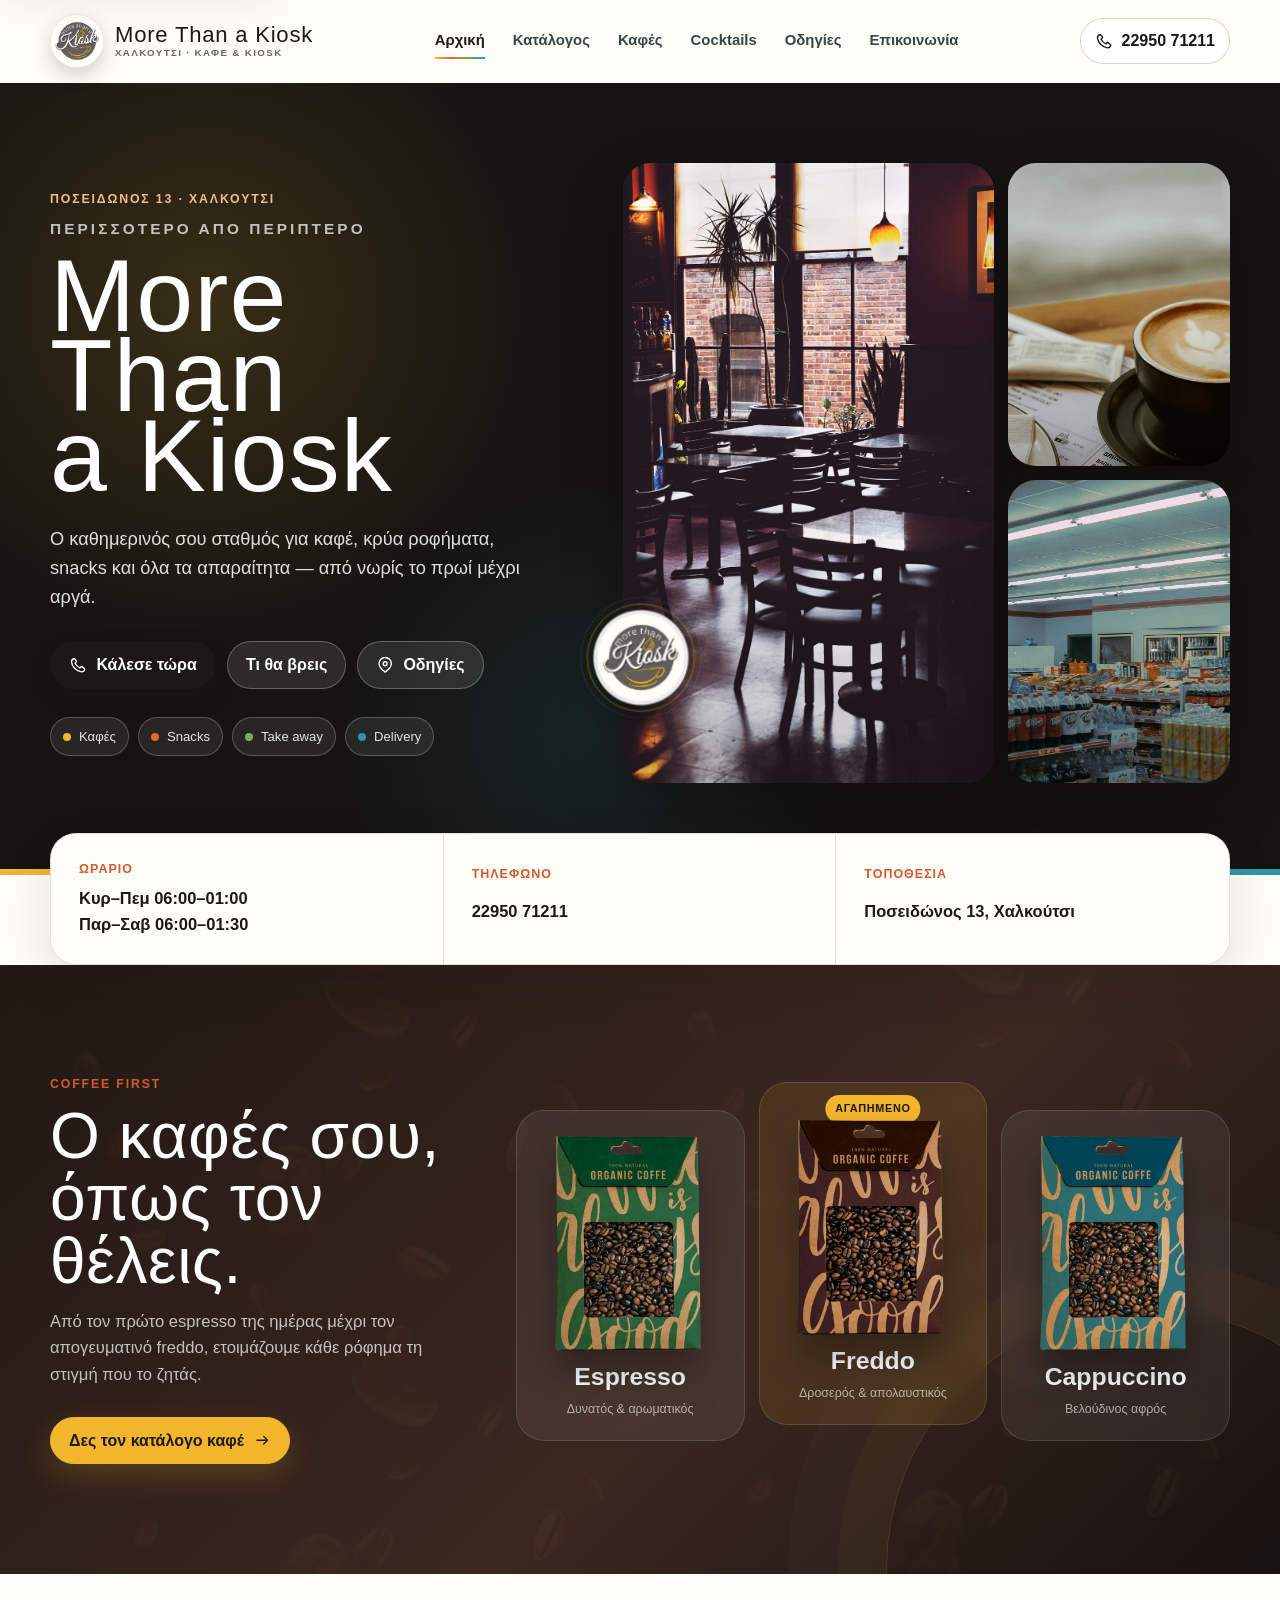
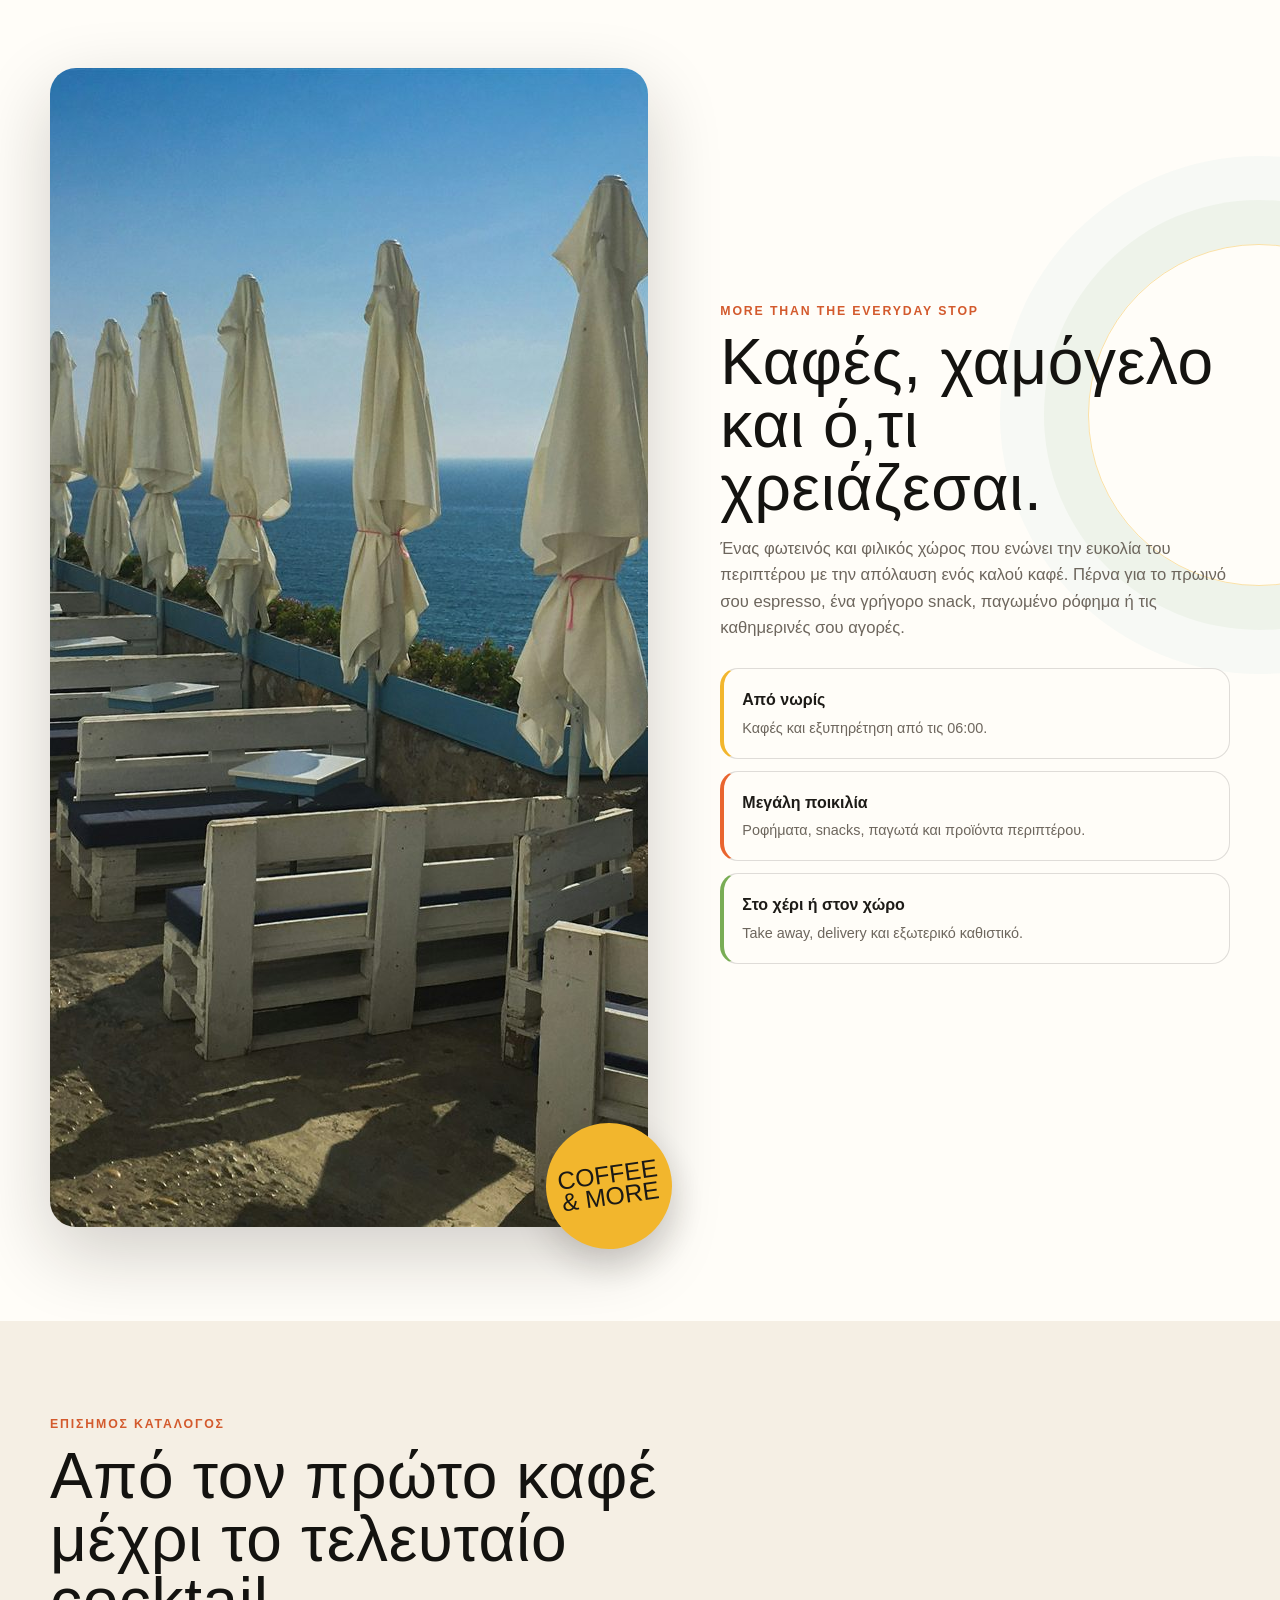
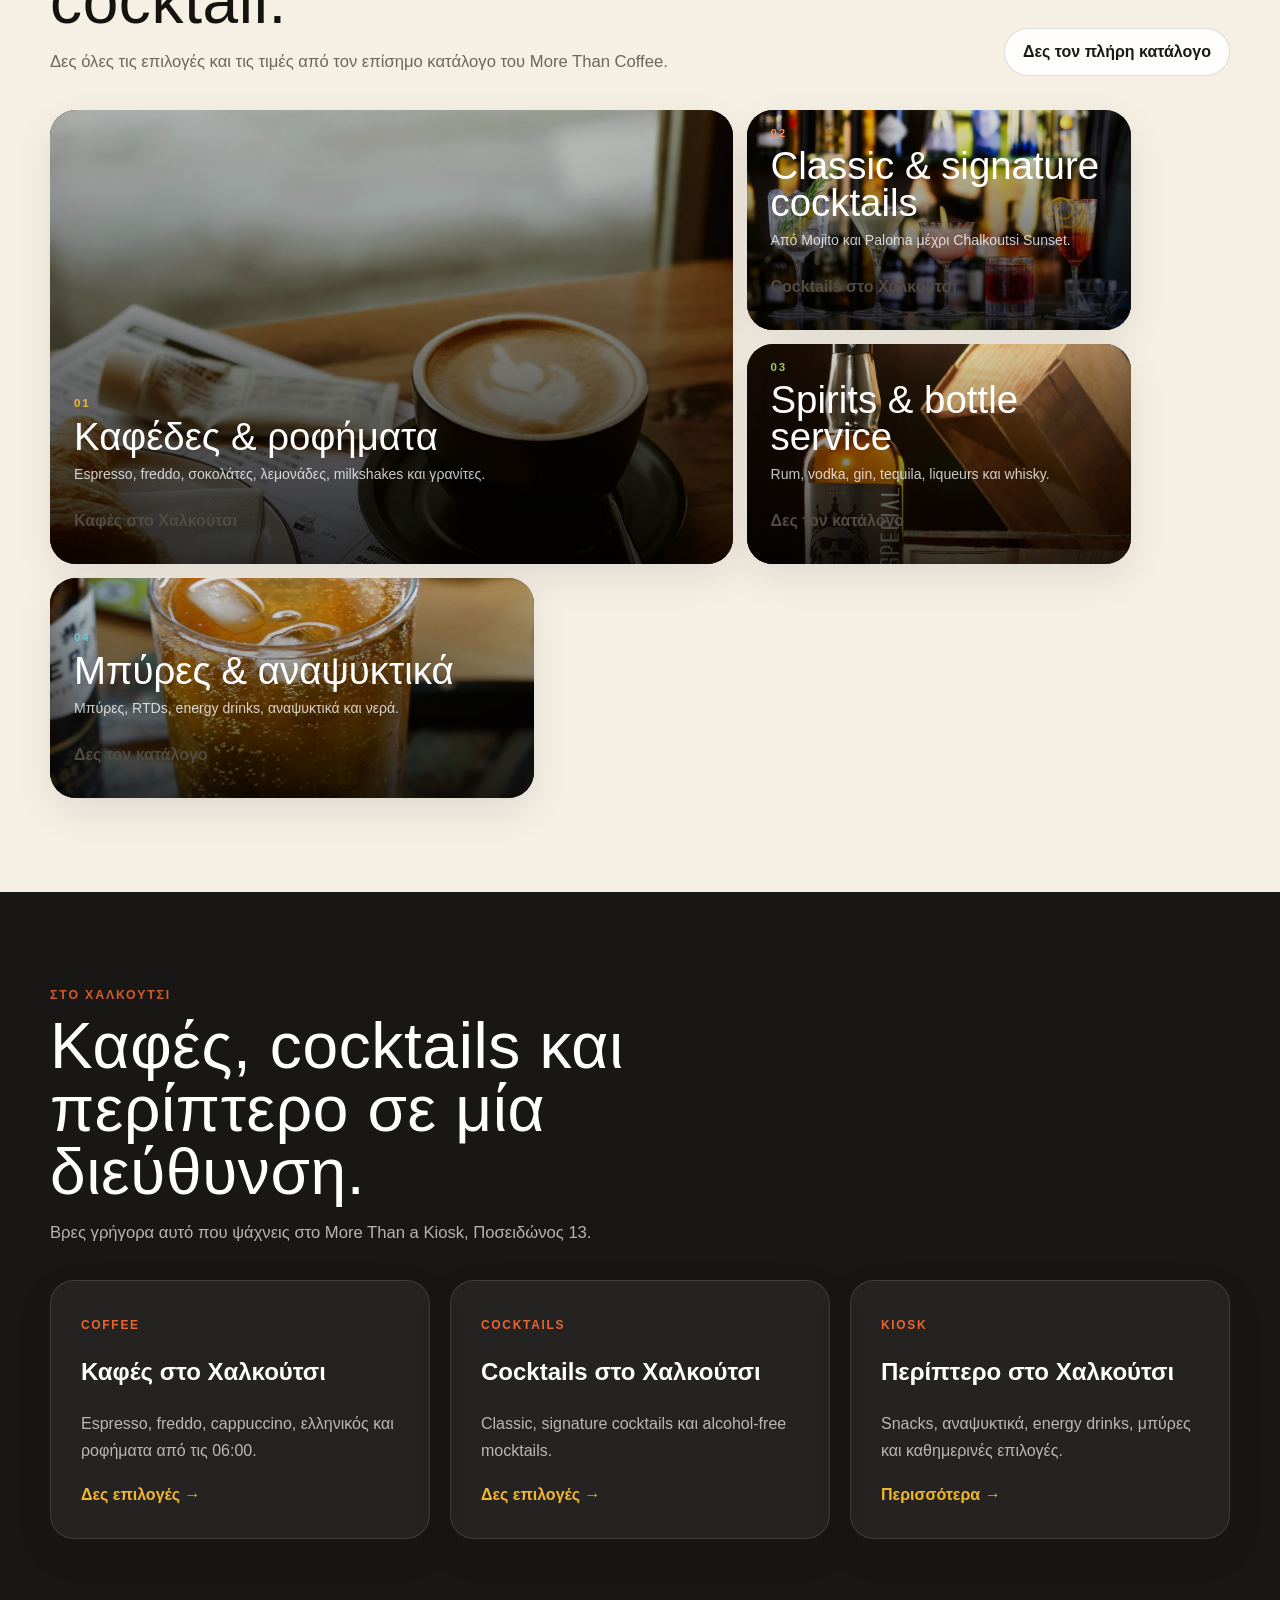
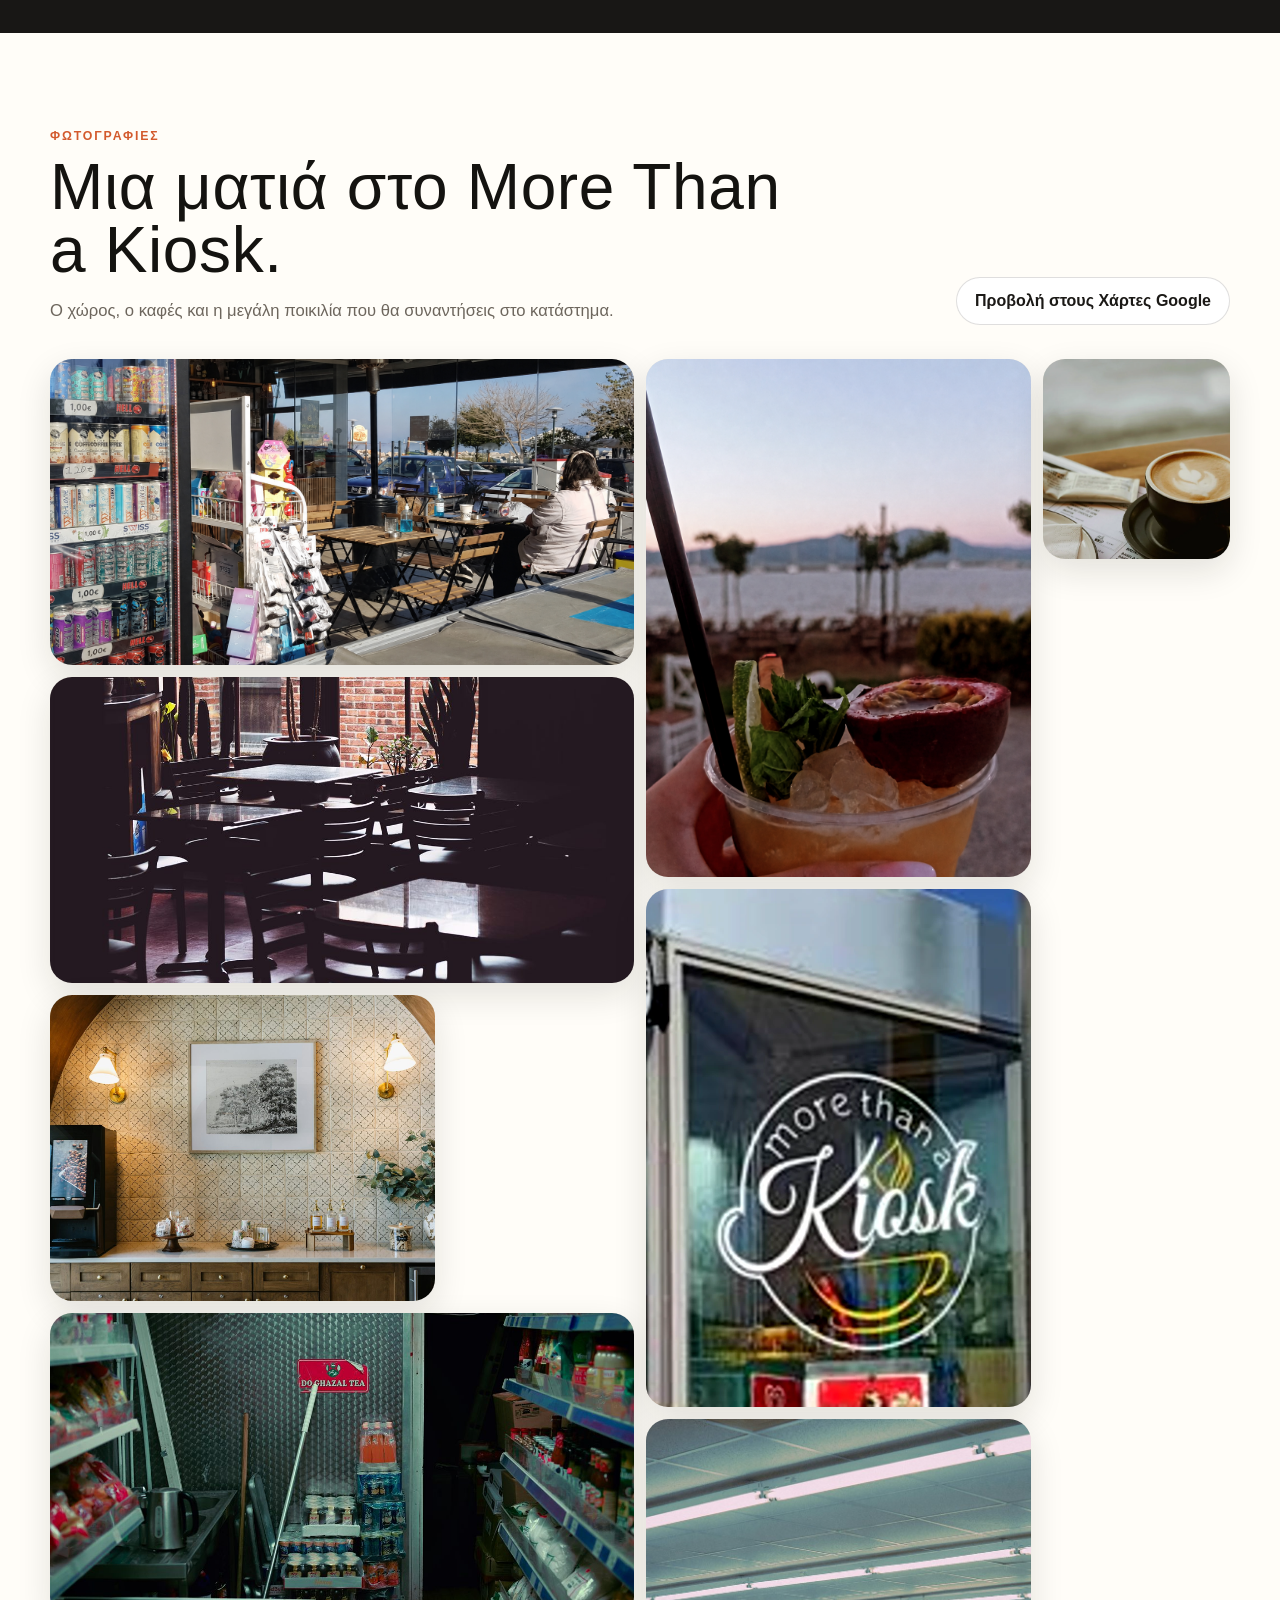
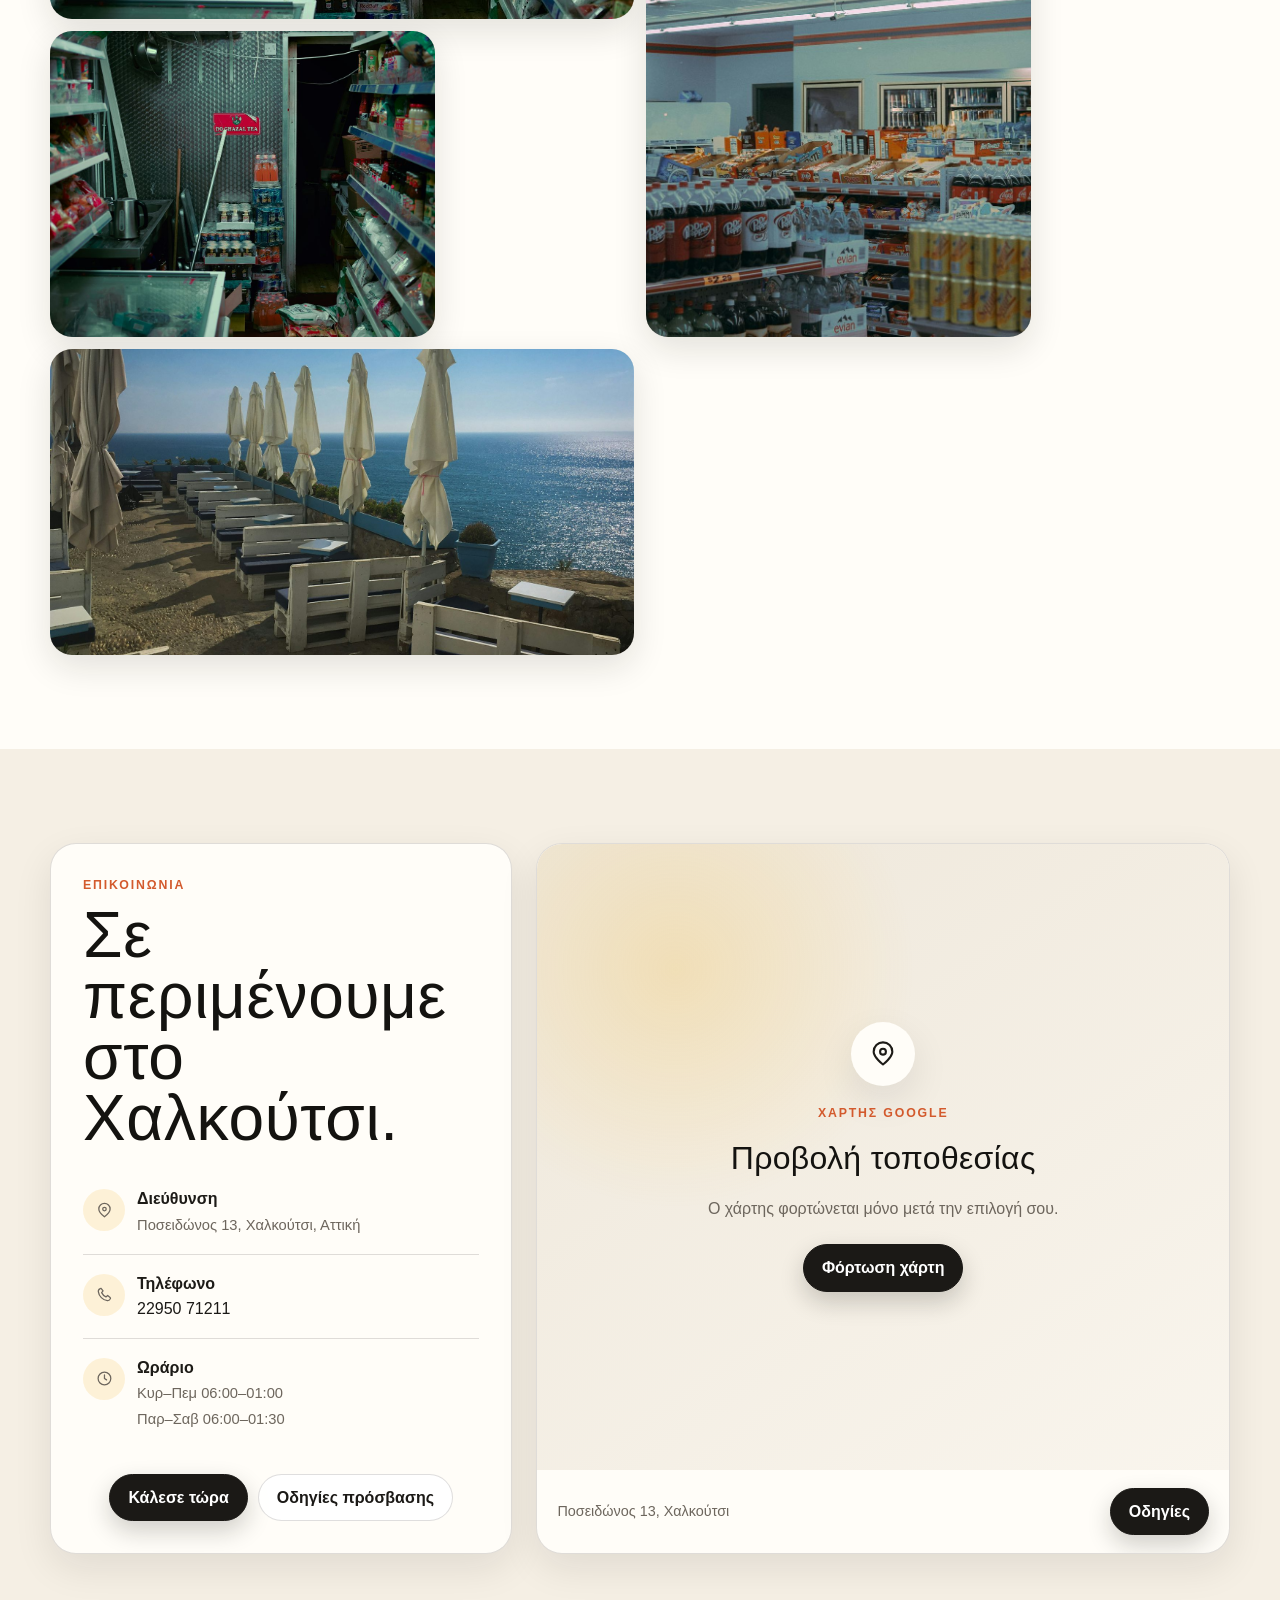
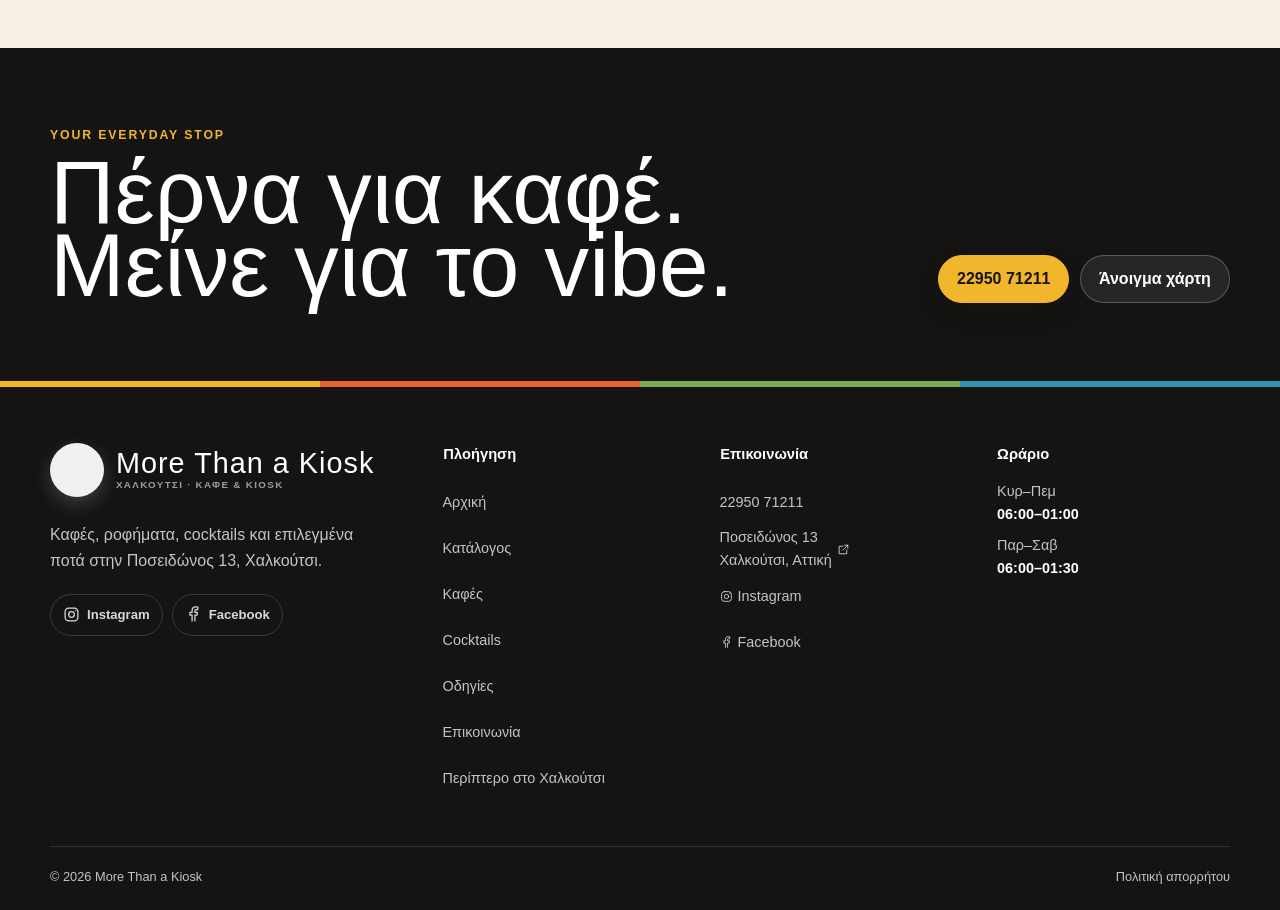
==== index.html @ 4ba4d5d7 "Add files via upload" ====
<!DOCTYPE html>
<html class="no-js" data-environment="production" lang="el">
 <head>
  <meta charset="utf-8"/>
  <meta content="width=device-width, initial-scale=1, viewport-fit=cover" name="viewport"/>
  <meta name="google-site-verification" content="4oUZz794tyGeRzdPTHLePbe0WtQw0kQS4R6EQTc3lCE"/>
  <meta content="#151412" name="theme-color"/>
  <meta content="strict-origin-when-cross-origin" name="referrer"/>
  <script src="js/boot.js">
  </script>
  <link href="assets/icons/favicon.png" rel="icon" sizes="96x96" type="image/png"/>
  
  
  
  <link href="css/styles.css" rel="stylesheet"/>
  <link href="css/responsive.css" rel="stylesheet"/>
  <title>
   More Than a Kiosk Χαλκούτσι | Καφέ, Cocktails &amp; Περίπτερο
  </title>
  <meta content="More Than a Kiosk – More Than Coffee στο Χαλκούτσι. Καφέδες, ροφήματα, cocktails, μπύρες, ποτά και προϊόντα περιπτέρου στην Ποσειδώνος 13." name="description"/>
  <meta content="index,follow,max-image-preview:large,max-snippet:-1,max-video-preview:-1" name="robots"/>
  <meta content="More Than a Kiosk" name="author"/>
  <meta content="GR-I" name="geo.region"/>
  <meta content="Χαλκούτσι" name="geo.placename"/>
  <meta content="38.3319277;23.7342694" name="geo.position"/>
  <meta content="38.3319277, 23.7342694" name="ICBM"/>
  <link href="https://morethanakiosk.com/" rel="canonical"/>
  <link href="https://morethanakiosk.com/" hreflang="el-GR" rel="alternate"/>
  <link href="https://morethanakiosk.com/" hreflang="x-default" rel="alternate"/>
  <link href="site.webmanifest" rel="manifest"/>
  <link href="assets/icons/apple-touch-icon.png" rel="apple-touch-icon" sizes="180x180"/>
  <meta content="website" property="og:type"/>
  <meta content="el_GR" property="og:locale"/>
  <meta content="More Than a Kiosk" property="og:site_name"/>
  <meta content="More Than a Kiosk Χαλκούτσι | Καφέ, Cocktails &amp; Περίπτερο" property="og:title"/>
  <meta content="More Than a Kiosk – More Than Coffee στο Χαλκούτσι. Καφέδες, ροφήματα, cocktails, μπύρες, ποτά και προϊόντα περιπτέρου στην Ποσειδώνος 13." property="og:description"/>
  <meta content="https://morethanakiosk.com/" property="og:url"/>
  <meta content="https://morethanakiosk.com/assets/images/brand/social-preview.jpg" property="og:image"/>
  <meta content="https://morethanakiosk.com/assets/images/brand/social-preview.jpg" property="og:image:secure_url"/>
  <meta content="image/jpeg" property="og:image:type"/>
  <meta content="1200" property="og:image:width"/>
  <meta content="630" property="og:image:height"/>
  <meta content="More Than a Kiosk στο Χαλκούτσι" property="og:image:alt"/>
  <meta content="summary_large_image" name="twitter:card"/>
  <meta content="More Than a Kiosk Χαλκούτσι | Καφέ, Cocktails &amp; Περίπτερο" name="twitter:title"/>
  <meta content="More Than a Kiosk – More Than Coffee στο Χαλκούτσι. Καφέδες, ροφήματα, cocktails, μπύρες, ποτά και προϊόντα περιπτέρου στην Ποσειδώνος 13." name="twitter:description"/>
  <meta content="https://morethanakiosk.com/assets/images/brand/social-preview.jpg" name="twitter:image"/>
  <meta content="More Than a Kiosk στο Χαλκούτσι" name="twitter:image:alt"/>
  <script type="application/ld+json">
   {"@context":"https://schema.org","@graph":[{"@type":["CafeOrCoffeeShop","ConvenienceStore"],"@id":"https://morethanakiosk.com/#business","name":"More Than a Kiosk","alternateName":["More Than Coffee","More Than a Kiosk, περίπτερο & καφέ"],"description":"Καφέ, cocktails, ποτά, αναψυκτικά, snacks και προϊόντα περιπτέρου στο Χαλκούτσι.","url":"https://morethanakiosk.com/","telephone":"+302295071211","logo":{"@type":"ImageObject","@id":"https://morethanakiosk.com/#logo","url":"https://morethanakiosk.com/assets/images/brand/more-than-kiosk-logo.png","contentUrl":"https://morethanakiosk.com/assets/images/brand/more-than-kiosk-logo.png","width":1000,"height":1000},"image":["https://morethanakiosk.com/assets/images/brand/social-preview.jpg","https://morethanakiosk.com/assets/images/licensed-stock/cafe-interior.jpg","https://morethanakiosk.com/assets/images/menu-stock/coffee-menu.webp","https://morethanakiosk.com/assets/images/menu-stock/cocktails-menu.webp"],"priceRange":"€–€€","currenciesAccepted":"EUR","address":{"@type":"PostalAddress","streetAddress":"Ποσειδώνος 13","addressLocality":"Χαλκούτσι","addressRegion":"Αττική","addressCountry":"GR"},"geo":{"@type":"GeoCoordinates","latitude":38.3319277,"longitude":23.7342694},"hasMap":"https://maps.app.goo.gl/wuxAspR66vvUeKUTA","hasMenu":"https://morethanakiosk.com/menu.html","servesCuisine":["Coffee","Cocktails","Snacks"],"areaServed":{"@type":"Place","name":"Χαλκούτσι, Αττική"},"sameAs":["https://maps.app.goo.gl/wuxAspR66vvUeKUTA","https://www.facebook.com/share/187zwPH4FL/?mibextid=wwXIfr","https://www.instagram.com/more_than_coffee_and_cocktail/"],"openingHoursSpecification":[{"@type":"OpeningHoursSpecification","dayOfWeek":["Monday","Tuesday","Wednesday","Thursday","Sunday"],"opens":"06:00","closes":"01:00"},{"@type":"OpeningHoursSpecification","dayOfWeek":["Friday","Saturday"],"opens":"06:00","closes":"01:30"}]},{"@type":"WebSite","@id":"https://morethanakiosk.com/#website","url":"https://morethanakiosk.com/","name":"More Than a Kiosk","alternateName":"More Than Coffee Χαλκούτσι","inLanguage":"el-GR","publisher":{"@id":"https://morethanakiosk.com/#business"}},{"@type":"BreadcrumbList","@id":"https://morethanakiosk.com/#breadcrumb","itemListElement":[{"@type":"ListItem","position":1,"name":"Αρχική","item":"https://morethanakiosk.com/"}]},{"@type":"WebPage","@id":"https://morethanakiosk.com/#webpage","url":"https://morethanakiosk.com/","name":"More Than a Kiosk Χαλκούτσι | Καφέ, Cocktails & Περίπτερο","description":"More Than a Kiosk – More Than Coffee στο Χαλκούτσι. Καφέδες, ροφήματα, cocktails, μπύρες, ποτά και προϊόντα περιπτέρου στην Ποσειδώνος 13.","isPartOf":{"@id":"https://morethanakiosk.com/#website"},"about":{"@id":"https://morethanakiosk.com/#business"},"inLanguage":"el-GR","primaryImageOfPage":{"@type":"ImageObject","url":"https://morethanakiosk.com/assets/images/brand/social-preview.jpg","width":1200,"height":630},"breadcrumb":{"@id":"https://morethanakiosk.com/#breadcrumb"}}]}
  </script>
  
  <link href="assets/vendor/aos/aos.css" rel="stylesheet"/>
  <link href="css/coffee-motion.css" rel="stylesheet"/>
  <link href="https://www.instagram.com/more_than_coffee_and_cocktail/" rel="me"/>
  <link href="https://www.facebook.com/share/187zwPH4FL/?mibextid=wwXIfr" rel="me"/>
 </head>
 <body class="page-loading" data-page="home">
<noscript><nav class="noscript-nav" aria-label="Βασική πλοήγηση"><a href="index.html">Αρχική</a><a href="menu.html">Κατάλογος</a><a href="directions.html">Οδηγίες</a><a href="contact.html">Επικοινωνία</a><a href="privacy.html">Απόρρητο</a></nav></noscript>
  <div aria-hidden="true" class="page-loader" data-page-loader="" role="presentation">
   <div class="page-loader-inner kiosk-loader-inner">
    <img alt="" class="loader-logo" height="1000" src="assets/images/brand/more-than-kiosk-logo.webp" width="1000"/>
    <span class="brand-wordmark">
     More Than a Kiosk
     <small>
      Χαλκούτσι · Καφέ &amp; Kiosk
     </small>
    </span>
    <span class="page-loader-label">
     Φόρτωση
    </span>
    <span aria-hidden="true" class="page-loader-track">
     <span>
     </span>
    </span>
   </div>
  </div>
  <a class="skip-link" href="#mainContent">
   Μετάβαση στο κύριο περιεχόμενο
  </a>
  <div data-shared-banner="">
  </div>
  <div data-shared-header="">
  </div>
  <div data-shared-drawer="">
  </div>
  <main id="mainContent">
   <section class="hero hero-kiosk" id="home">
    <div class="container hero-shell">
     <div class="hero-content">
      <p class="eyebrow">
       Ποσειδώνος 13 · Χαλκούτσι
      </p>
      <h1>
       <span>
        Περισσότερο από περίπτερο
       </span>
       More Than
       <br/>
       a Kiosk
      </h1>
      <p class="hero-copy">
       Ο καθημερινός σου σταθμός για καφέ, κρύα ροφήματα, snacks και όλα τα απαραίτητα — από νωρίς το πρωί μέχρι αργά.
      </p>
      <div class="hero-actions">
       <a class="primary-button" href="tel:+302295071211">
        <span class="svg-icon" data-inline-icon="phone">
        </span>
        Κάλεσε τώρα
       </a>
       <a class="secondary-button" href="menu.html">
        Τι θα βρεις
       </a>
       <a class="secondary-button" href="https://maps.app.goo.gl/wuxAspR66vvUeKUTA" rel="noopener noreferrer" target="_blank">
        <span class="svg-icon" data-inline-icon="pin">
        </span>
        Οδηγίες
       </a>
      </div>
      <div class="hero-meta">
       <span class="meta-pill">
        <span class="brand-dot dot-yellow">
        </span>
        Καφές
       </span>
       <span class="meta-pill">
        <span class="brand-dot dot-orange">
        </span>
        Snacks
       </span>
       <span class="meta-pill">
        <span class="brand-dot dot-green">
        </span>
        Take away
       </span>
       <span class="meta-pill">
        <span class="brand-dot dot-blue">
        </span>
        Delivery
       </span>
      </div>
     </div>
     <div aria-label="Φωτογραφίες από το More Than a Kiosk" class="hero-media hero-collage">
      <figure class="hero-photo hero-photo-main">
       <img alt="Ενδεικτική ατμόσφαιρα καφέ στο Χαλκούτσι" src="assets/images/licensed-stock/cafe-interior.jpg" width="1067" height="1600"/>
      </figure>
      <figure class="hero-photo hero-photo-top">
       <img alt="Espresso στο More Than a Kiosk" height="1200" src="assets/images/menu-stock/coffee-menu.webp" width="900"/>
      </figure>
      <figure class="hero-photo hero-photo-bottom">
       <img alt="Ποικιλία από snacks και προϊόντα περιπτέρου" src="assets/images/licensed-stock/convenience-store.jpg" width="1600" height="1067"/>
      </figure>
      <div class="hero-logo-badge">
       <img alt="Λογότυπο More Than a Kiosk" height="1000" src="assets/images/brand/more-than-kiosk-logo.webp" width="1000"/>
      </div>
     </div>
    </div>
    <div aria-hidden="true" class="hero-rainbow">
     <span>
     </span>
     <span>
     </span>
     <span>
     </span>
     <span>
     </span>
    </div>
   </section>
   <section aria-label="Γρήγορες πληροφορίες" class="quick-info">
    <div class="container quick-grid">
     <article class="quick-card">
      <small>
       Ωράριο
      </small>
      <strong>
       Κυρ–Πεμ 06:00–01:00
       <br/>
       Παρ–Σαβ 06:00–01:30
      </strong>
     </article>
     <article class="quick-card">
      <small>
       Τηλέφωνο
      </small>
      <a href="tel:+302295071211">
       22950 71211
      </a>
     </article>
     <article class="quick-card">
      <small>
       Τοποθεσία
      </small>
      <a href="https://maps.app.goo.gl/wuxAspR66vvUeKUTA" rel="noopener noreferrer" target="_blank">
       Ποσειδώνος 13, Χαλκούτσι
      </a>
     </article>
    </div>
   </section>
   <section aria-labelledby="coffeeRitualTitle" class="coffee-ritual">
    <div aria-hidden="true" class="coffee-ritual-beans"></div>
    <div class="container coffee-ritual-grid">
     <div class="coffee-ritual-copy reveal">
      <p class="eyebrow">Coffee first</p>
      <h2 class="section-title" id="coffeeRitualTitle">Ο καφές σου, όπως τον θέλεις.</h2>
      <p class="section-copy">Από τον πρώτο espresso της ημέρας μέχρι τον απογευματινό freddo, ετοιμάζουμε κάθε ρόφημα τη στιγμή που το ζητάς.</p>
      <a class="primary-button" href="menu.html#coffee">
       Δες τον κατάλογο καφέ
       <span class="svg-icon" data-inline-icon="arrow"></span>
      </a>
     </div>
     <div aria-label="Επιλογές καφέ" class="coffee-cup-showcase reveal">
      <article class="coffee-cup-card">
       <img alt="Ζεστός καφές" height="368" loading="lazy" src="assets/images/coffee-template/product-coffee-1.png" width="268"/>
       <strong>Espresso</strong>
       <span>Δυνατός &amp; αρωματικός</span>
      </article>
      <article class="coffee-cup-card coffee-cup-card-featured">
       <span class="coffee-cup-badge">Αγαπημένο</span>
       <img alt="Freddo καφές" height="368" loading="lazy" src="assets/images/coffee-template/product-coffee-2.png" width="268"/>
       <strong>Freddo</strong>
       <span>Δροσερός &amp; απολαυστικός</span>
      </article>
      <article class="coffee-cup-card">
       <img alt="Καφές με γάλα" height="368" loading="lazy" src="assets/images/coffee-template/product-coffee-3.png" width="268"/>
       <strong>Cappuccino</strong>
       <span>Βελούδινος αφρός</span>
      </article>
     </div>
    </div>
   </section>
   <section class="section kiosk-story" id="about">
    <div class="container story-grid">
     <div class="story-card reveal">
      <img alt="Ενδεικτικό παραθαλάσσιο καθιστικό" loading="lazy" src="assets/images/licensed-stock/seaside-seating.jpg" width="1600" height="1159"/>
      <span class="story-stamp">
       Coffee
       <br/>
       &amp; more
      </span>
     </div>
     <div class="reveal">
      <p class="eyebrow">
       More than the everyday stop
      </p>
      <h2 class="section-title">
       Καφές, χαμόγελο και ό,τι χρειάζεσαι.
      </h2>
      <p class="section-copy">
       Ένας φωτεινός και φιλικός χώρος που ενώνει την ευκολία του περιπτέρου με την απόλαυση ενός καλού καφέ. Πέρνα για το πρωινό σου espresso, ένα γρήγορο snack, παγωμένο ρόφημα ή τις καθημερινές σου αγορές.
      </p>
      <div class="story-points kiosk-points">
       <div class="story-point">
        <strong>
         Από νωρίς
        </strong>
        <span>
         Καφές και εξυπηρέτηση από τις 06:00.
        </span>
       </div>
       <div class="story-point">
        <strong>
         Μεγάλη ποικιλία
        </strong>
        <span>
         Ροφήματα, snacks, παγωτά και προϊόντα περιπτέρου.
        </span>
       </div>
       <div class="story-point">
        <strong>
         Στο χέρι ή στον χώρο
        </strong>
        <span>
         Take away, delivery και εξωτερικό καθιστικό.
        </span>
       </div>
      </div>
     </div>
    </div>
   </section>
   <section class="section section-alt category-showcase" id="choices">
    <div class="container">
     <div class="section-head">
      <div>
       <p class="eyebrow">
        Επίσημος κατάλογος
       </p>
       <h2 class="section-title">
        Από τον πρώτο καφέ μέχρι το τελευταίο cocktail.
       </h2>
       <p class="section-copy">
        Δες όλες τις επιλογές και τις τιμές από τον επίσημο κατάλογο του More Than Coffee.
       </p>
      </div>
      <a class="secondary-button" href="menu.html">
       Δες τον πλήρη κατάλογο
      </a>
     </div>
     <div class="kiosk-category-grid">
      <article class="kiosk-category-card category-large reveal">
       <img alt="Καφές με κρουασάν" height="1100" loading="lazy" src="assets/images/menu-stock/coffee-menu.webp" width="1600"/>
       <div>
        <span>
         01
        </span>
        <h3>
         Καφέδες &amp; ροφήματα
        </h3>
        <p>
         Espresso, freddo, σοκολάτες, λεμονάδες, milkshakes και γρανίτες.
        </p>
        <a class="text-action" href="coffee-chalkoutsi.html">
         Καφές στο Χαλκούτσι
        </a>
       </div>
      </article>
      <article class="kiosk-category-card reveal">
       <img alt="Ποικιλία από cocktails" height="1000" loading="lazy" src="assets/images/menu-stock/cocktails-menu.webp" width="1600"/>
       <div>
        <span>
         02
        </span>
        <h3>
         Classic &amp; signature cocktails
        </h3>
        <p>
         Από Mojito και Paloma μέχρι Chalkoutsi Sunset.
        </p>
        <a class="text-action" href="cocktails-chalkoutsi.html">
         Cocktails στο Χαλκούτσι
        </a>
       </div>
      </article>
      <article class="kiosk-category-card reveal">
       <img alt="Whisky και επιλεγμένα spirits" height="1500" loading="lazy" src="assets/images/menu-stock/spirits-menu.webp" width="1200"/>
       <div>
        <span>
         03
        </span>
        <h3>
         Spirits &amp; bottle service
        </h3>
        <p>
         Rum, vodka, gin, tequila, liqueurs και whisky.
        </p>
        <a class="text-action" href="menu.html">
         Δες τον κατάλογο
        </a>
       </div>
      </article>
      <article class="kiosk-category-card category-wide reveal">
       <img alt="Παγωμένη μπύρα" height="1000" loading="lazy" src="assets/images/menu-stock/beer-menu.webp" width="1400"/>
       <div>
        <span>
         04
        </span>
        <h3>
         Μπύρες &amp; αναψυκτικά
        </h3>
        <p>
         Μπύρες, RTDs, energy drinks, αναψυκτικά και νερά.
        </p>
        <a class="text-action" href="menu.html">
         Δες τον κατάλογο
        </a>
       </div>
      </article>
     </div>
    </div>
   </section>
   <section aria-labelledby="localSearchTitle" class="section local-search-section">
    <div class="container">
     <div class="section-head">
      <div>
       <p class="eyebrow">
        Στο Χαλκούτσι
       </p>
       <h2 class="section-title" id="localSearchTitle">
        Καφές, cocktails και περίπτερο σε μία διεύθυνση.
       </h2>
       <p class="section-copy">
        Βρες γρήγορα αυτό που ψάχνεις στο More Than a Kiosk, Ποσειδώνος 13.
       </p>
      </div>
     </div>
     <div class="local-search-grid">
      <a class="local-search-card" href="coffee-chalkoutsi.html">
       <span>
        Coffee
       </span>
       <h3>
        Καφές στο Χαλκούτσι
       </h3>
       <p>
        Espresso, freddo, cappuccino, ελληνικός και ροφήματα από τις 06:00.
       </p>
       <strong>
        Δες επιλογές →
       </strong>
      </a>
      <a class="local-search-card" href="cocktails-chalkoutsi.html">
       <span>
        Cocktails
       </span>
       <h3>
        Cocktails στο Χαλκούτσι
       </h3>
       <p>
        Classic, signature cocktails και alcohol-free mocktails.
       </p>
       <strong>
        Δες επιλογές →
       </strong>
      </a>
      <a class="local-search-card" href="kiosk-chalkoutsi.html">
       <span>
        Kiosk
       </span>
       <h3>
        Περίπτερο στο Χαλκούτσι
       </h3>
       <p>
        Snacks, αναψυκτικά, energy drinks, μπύρες και καθημερινές επιλογές.
       </p>
       <strong>
        Περισσότερα →
       </strong>
      </a>
     </div>
    </div>
   </section>
   <section class="section photo-library" id="gallery">
    <div class="container">
     <div class="section-head">
      <div>
       <p class="eyebrow">
        Φωτογραφίες
       </p>
       <h2 class="section-title">
        Μια ματιά στο More Than a Kiosk.
       </h2>
       <p class="section-copy">
        Ο χώρος, ο καφές και η μεγάλη ποικιλία που θα συναντήσεις στο κατάστημα.
       </p>
      </div>
      <a class="secondary-button" href="https://maps.app.goo.gl/wuxAspR66vvUeKUTA" rel="noopener noreferrer" target="_blank">
       Προβολή στους Χάρτες Google
      </a>
     </div>
     <div class="photo-mosaic kiosk-mosaic">
      <button class="mosaic-photo mosaic-wide" data-caption="Ο πραγματικός χώρος του More Than a Kiosk με θέα προς τη θάλασσα" data-lightbox="assets/images/venue-originals/venue-interior-waterfront.png" type="button">
       <img alt="Ο χώρος και το παραθαλάσσιο καθιστικό του More Than a Kiosk" height="1024" loading="lazy" src="assets/images/venue-originals/venue-interior-waterfront.png" width="1536"/>
      </button>
      <button class="mosaic-photo mosaic-tall" data-caption="Passion fruit cocktail δίπλα στη θάλασσα" data-lightbox="assets/images/venue-originals/passion-fruit-cocktail-waterfront.png" type="button">
       <img alt="Passion fruit cocktail με μέντα και θέα στη θάλασσα" height="1638" loading="lazy" src="assets/images/venue-originals/passion-fruit-cocktail-waterfront.png" width="982"/>
      </button>
      <button class="mosaic-photo mosaic-wide" data-caption="Ενδεικτική ατμόσφαιρα καφέ" data-lightbox="assets/images/licensed-stock/cafe-interior.jpg" type="button">
       <img alt="Ενδεικτική ατμόσφαιρα καφέ" loading="lazy" src="assets/images/licensed-stock/cafe-interior.jpg" width="1067" height="1600"/>
      </button>
      <button class="mosaic-photo mosaic-tall" data-caption="Το αυθεντικό λογότυπο στην πρόσοψη" data-lightbox="assets/images/brand/more-than-kiosk-logo-panel.webp" type="button">
       <img alt="Το λογότυπο More Than a Kiosk στην πρόσοψη" height="1013" loading="lazy" src="assets/images/brand/more-than-kiosk-logo-panel.webp" width="800"/>
      </button>
      <button class="mosaic-photo" data-caption="Η γωνιά του καφέ" data-lightbox="assets/images/licensed-stock/coffee-station.jpg" type="button">
       <img alt="Ενδεικτικός σταθμός παρασκευής καφέ" loading="lazy" src="assets/images/licensed-stock/coffee-station.jpg" width="1600" height="1067"/>
      </button>
      <button class="mosaic-photo mosaic-small" data-caption="Espresso" data-lightbox="assets/images/menu-stock/coffee-menu.webp" type="button">
       <img alt="Φλιτζάνι espresso" height="1200" loading="lazy" src="assets/images/menu-stock/coffee-menu.webp" width="900"/>
      </button>
      <button class="mosaic-photo mosaic-wide" data-caption="Μεγάλη ποικιλία προϊόντων" data-lightbox="assets/images/licensed-stock/stocked-store.jpg" type="button">
       <img alt="Ενδεικτική ποικιλία προϊόντων" loading="lazy" src="assets/images/licensed-stock/stocked-store.jpg" width="1050" height="1600"/>
      </button>
      <button class="mosaic-photo mosaic-tall" data-caption="Snacks και γρήγορες επιλογές" data-lightbox="assets/images/licensed-stock/convenience-store.jpg" type="button">
       <img alt="Snacks και γρήγορες επιλογές" loading="lazy" src="assets/images/licensed-stock/convenience-store.jpg" width="1600" height="1067"/>
      </button>
      <button class="mosaic-photo" data-caption="Ενδεικτικό εσωτερικό καταστήματος" data-lightbox="assets/images/licensed-stock/stocked-store.jpg" type="button">
       <img alt="Ενδεικτικό εσωτερικό καταστήματος" loading="lazy" src="assets/images/licensed-stock/stocked-store.jpg" width="1050" height="1600"/>
      </button>
      <button class="mosaic-photo mosaic-wide" data-caption="Ενδεικτικό παραθαλάσσιο καθιστικό" data-lightbox="assets/images/licensed-stock/seaside-seating.jpg" type="button">
       <img alt="Ενδεικτικό παραθαλάσσιο καθιστικό" loading="lazy" src="assets/images/licensed-stock/seaside-seating.jpg" width="1600" height="1159"/>
      </button>
     </div>
    </div>
   </section>
   <section class="section section-alt" id="businessInfo">
    <div class="container info-grid">
     <article class="info-card reveal">
      <p class="eyebrow">
       Επικοινωνία
      </p>
      <h2>
       Σε περιμένουμε στο Χαλκούτσι.
      </h2>
      <div class="contact-list">
       <div class="contact-row">
        <span class="contact-icon">
         <span class="svg-icon" data-inline-icon="pin">
         </span>
        </span>
        <div>
         <strong>
          Διεύθυνση
         </strong>
         <span>
          Ποσειδώνος 13, Χαλκούτσι, Αττική
         </span>
        </div>
       </div>
       <div class="contact-row">
        <span class="contact-icon">
         <span class="svg-icon" data-inline-icon="phone">
         </span>
        </span>
        <div>
         <strong>
          Τηλέφωνο
         </strong>
         <a href="tel:+302295071211">
          22950 71211
         </a>
        </div>
       </div>
       <div class="contact-row">
        <span class="contact-icon">
         <span class="svg-icon" data-inline-icon="clock">
         </span>
        </span>
        <div>
         <strong>
          Ωράριο
         </strong>
         <span>
          Κυρ–Πεμ 06:00–01:00
          <br/>
          Παρ–Σαβ 06:00–01:30
         </span>
        </div>
       </div>
      </div>
      <div class="availability-actions">
       <a class="primary-button" href="tel:+302295071211">
        Κάλεσε τώρα
       </a>
       <a class="secondary-button" href="directions.html">
        Οδηγίες πρόσβασης
       </a>
      </div>
     </article>
     <article class="map-card reveal">
      <div class="map-consent" data-map-host="" data-map-src="https://www.google.com/maps?q=38.3319277,23.7342694&amp;z=16&amp;output=embed" id="mapHost">
       <div class="map-consent-content">
        <span class="map-consent-icon">
         <span class="svg-icon" data-inline-icon="pin">
         </span>
        </span>
        <p class="eyebrow">
         Χάρτης Google
        </p>
        <h3>
         Προβολή τοποθεσίας
        </h3>
        <p>
         Ο χάρτης φορτώνεται μόνο μετά την επιλογή σου.
        </p>
        <button class="primary-button" data-load-map="" type="button">
         Φόρτωση χάρτη
        </button>
       </div>
      </div>
      <div class="map-footer">
       <p>
        Ποσειδώνος 13, Χαλκούτσι
       </p>
       <a class="primary-button" href="https://maps.app.goo.gl/wuxAspR66vvUeKUTA" rel="noopener noreferrer" target="_blank">
        Οδηγίες
       </a>
      </div>
     </article>
    </div>
   </section>
   <section class="kiosk-cta">
    <div class="container kiosk-cta-inner">
     <div>
      <p class="eyebrow">
       Your everyday stop
      </p>
      <h2>
       Πέρνα για καφέ.
       <br/>
       Μείνε για το vibe.
      </h2>
     </div>
     <div class="hero-actions">
      <a class="primary-button" href="tel:+302295071211">
       22950 71211
      </a>
      <a class="secondary-button" href="https://maps.app.goo.gl/wuxAspR66vvUeKUTA" rel="noopener noreferrer" target="_blank">
       Άνοιγμα χάρτη
      </a>
     </div>
    </div>
   </section>
  </main>
  <div data-shared-footer="">
  </div>
  <div data-shared-bottom-nav="">
  </div>
  <div data-gallery-lightbox="">
  </div>
  <script src="js/icons.js">
  </script>
  <script src="js/layout.js">
  </script>
  <script src="js/app.js">
  </script>
  <script src="assets/vendor/aos/aos.js">
  </script>
  <script src="assets/vendor/anime/anime.min.js">
  </script>
  <script src="js/coffee-motion.js">
  </script>
 </body>
</html>
---- css/styles.css ----
:root {
  --teal-950: #0b2929;
  --teal-900: #123a39;
  --teal-700: #2f6762;
  --teal-100: #dfeae6;
  --cream: #f8f3ea;
  --paper: #fffdf9;
  --ink: #182322;
  --muted: #63706e;
  --line: rgba(18, 58, 57, 0.14);
  --accent: #c98556;
  --accent-dark: #87502f;
  --danger: #a34242;
  --radius-sm: 12px;
  --radius-md: 18px;
  --radius-lg: 26px;
  --shadow-soft: 0 12px 34px rgba(14, 42, 41, 0.09);
  --shadow-raised: 0 22px 60px rgba(14, 42, 41, 0.17);
  --container: min(1180px, calc(100% - 40px));
  --header-height: 76px;
  --mobile-bottom-nav-clearance: 0px;
  --mobile-nav-content-gap: 16px;
  --font-display: "Cormorant Garamond", "Iowan Old Style", Georgia, serif;
  --font-body: "Inter", "Segoe UI", Arial, sans-serif;
  --dusk: #a8542f;
}

* { box-sizing: border-box; }
html { scroll-behavior: smooth; scroll-padding-top: 110px; overflow-x: clip; }
.noscript-nav { display: flex; flex-wrap: wrap; justify-content: center; gap: .5rem 1rem; padding: 1rem; color: #fff; background: #151412; }
.noscript-nav a { color: inherit; font-weight: 700; }
body {
  margin: 0;
  color: var(--ink);
  background: var(--paper);
  font-family: var(--font-body);
  line-height: 1.6;
  -webkit-font-smoothing: antialiased;
  overflow-x: clip;
}
body.no-scroll { overflow: hidden; }
img { display: block; max-width: 100%; }
a { color: inherit; text-decoration: none; }
button, input, select, textarea { font: inherit; }
button, a, input, select { -webkit-tap-highlight-color: transparent; }
button { color: inherit; }
.container { width: var(--container); margin-inline: auto; }
.sr-only { position: absolute; width: 1px; height: 1px; padding: 0; margin: -1px; overflow: hidden; clip: rect(0, 0, 0, 0); white-space: nowrap; border: 0; }
.skip-link { position: fixed; z-index: 5000; top: 8px; left: 8px; transform: translateY(-150%); padding: 10px 14px; background: var(--paper); border-radius: 10px; box-shadow: var(--shadow-soft); }
.skip-link:focus { transform: none; }

:focus-visible { outline: 3px solid #70402c; outline-offset: 3px; }
.hero :focus-visible,
.menu-page-hero :focus-visible,
.site-footer :focus-visible,
.demo-banner :focus-visible { outline-color: #ffd2a8; }
.svg-icon { display: inline-flex; width: 1.15em; height: 1.15em; flex: 0 0 auto; }
.svg-icon svg { width: 100%; height: 100%; fill: none; stroke: currentColor; stroke-width: 1.8; stroke-linecap: round; stroke-linejoin: round; }

.demo-banner { background: var(--teal-950); color: rgba(255,255,255,.88); font-size: .82rem; }
.demo-banner .container { min-height: 36px; display: flex; align-items: center; justify-content: center; gap: 12px; text-align: center; }
.demo-banner strong { color: #fff; text-transform: uppercase; letter-spacing: .08em; font-size: .72rem; }

.site-header { position: sticky; top: 0; z-index: 900; background: rgba(255,253,249,.91); border-bottom: 1px solid transparent; backdrop-filter: blur(16px); transition: border-color .25s ease, box-shadow .25s ease, background .25s ease; }
.site-header.scrolled { border-color: var(--line); box-shadow: 0 8px 30px rgba(10,35,34,.08); background: rgba(255,253,249,.97); }
.header-row { min-height: var(--header-height); display: flex; align-items: center; gap: 30px; }
.brand { display: inline-flex; flex: 0 0 auto; }
.brand img { width: 174px; height: auto; }
.desktop-nav { margin-left: auto; display: flex; align-items: center; gap: 28px; font-size: .93rem; }
.desktop-nav a { position: relative; padding: 8px 0; color: #344745; font-weight: 650; }
.desktop-nav a::after { content: ""; position: absolute; left: 0; right: 100%; bottom: 2px; height: 2px; background: var(--accent); transition: right .2s ease; }
.desktop-nav a:hover::after, .desktop-nav a.active::after { right: 0; }
.desktop-nav a.active { color: var(--teal-900); }
.header-actions { margin-left: auto; display: flex; align-items: center; gap: 10px; }
.header-phone { min-height: 44px; display: inline-flex; align-items: center; gap: 8px; padding: 9px 14px; border: 1px solid var(--line); border-radius: 999px; color: var(--teal-900); font-weight: 750; }
.menu-toggle, .icon-button { min-width: 44px; min-height: 44px; display: inline-grid; place-items: center; border: 1px solid var(--line); border-radius: 50%; background: var(--paper); cursor: pointer; transition: transform .2s ease, background .2s ease; }
.menu-toggle:hover, .icon-button:hover { transform: translateY(-1px); background: var(--cream); }
.menu-toggle { display: none; }

.primary-button, .secondary-button, .text-button {
  min-height: 46px; display: inline-flex; align-items: center; justify-content: center; gap: 9px; border-radius: 999px; padding: 10px 18px; font-weight: 760; cursor: pointer; transition: transform .2s ease, box-shadow .2s ease, background .2s ease;
}
.primary-button { color: #fff; background: var(--teal-900); border: 1px solid var(--teal-900); box-shadow: 0 9px 20px rgba(18,58,57,.18); }
.primary-button:hover { transform: translateY(-2px); background: var(--teal-950); box-shadow: 0 13px 28px rgba(18,58,57,.22); }
.secondary-button { color: var(--teal-900); background: rgba(255,255,255,.88); border: 1px solid var(--line); }
.secondary-button:hover { transform: translateY(-2px); border-color: rgba(18,58,57,.32); }
.text-button { min-height: 42px; padding: 8px 12px; border: 0; background: transparent; color: var(--teal-700); }

.mobile-menu { position: fixed; inset: 0; z-index: 2100; display: grid; overflow: hidden; visibility: hidden; pointer-events: none; }
.mobile-menu.open { visibility: visible; pointer-events: auto; }
.dialog-backdrop { position: absolute; inset: 0; border: 0; background: rgba(5,25,25,.66); opacity: 0; transition: opacity .25s ease; cursor: pointer; }
.open > .dialog-backdrop { opacity: 1; }
.mobile-menu-panel { position: relative; margin-left: auto; width: min(420px, 92vw); height: 100%; background: var(--paper); padding: 24px; transform: translateX(104%); transition: transform .28s ease; overflow-y: auto; box-shadow: var(--shadow-raised); }
.mobile-menu.open .mobile-menu-panel { transform: translateX(0); }
.mobile-menu-head { display: flex; align-items: center; justify-content: space-between; gap: 20px; padding-bottom: 22px; border-bottom: 1px solid var(--line); }
.mobile-menu-head h2 { margin: 2px 0 0; font-family: var(--font-display); font-weight: 600; font-size: 2rem; }
.mobile-menu-links { display: grid; padding: 18px 0; }
.mobile-menu-links a { min-height: 52px; display: flex; align-items: center; padding: 10px 4px; border-bottom: 1px solid var(--line); font-weight: 720; font-size: 1.05rem; }
.mobile-menu-links a.active { color: var(--accent-dark); }
.mobile-menu-actions { display: grid; gap: 10px; margin-top: 12px; }

.hero { position: relative; min-height: clamp(620px, 82svh, 820px); display: grid; align-items: end; overflow: hidden; isolation: isolate; background: var(--teal-950); }
.hero-media, .hero-media::after { position: absolute; inset: 0; }
.hero-media img { width: 100%; height: 100%; object-fit: cover; object-position: center 55%; }
.hero-media::after { content: ""; background: linear-gradient(90deg, rgba(7,31,32,.86) 0%, rgba(7,31,32,.55) 52%, rgba(7,31,32,.2) 100%), linear-gradient(0deg, rgba(7,31,32,.74), transparent 55%); }
.hero-content { position: relative; z-index: 1; color: #fff; padding: 128px 0 78px; }
.eyebrow { margin: 0 0 10px; color: var(--accent); font-size: .77rem; font-weight: 850; letter-spacing: .12em; text-transform: uppercase; }
.hero .eyebrow { color: #f5b98a; }
.hero h1 { margin: 0; max-width: 780px; font-family: var(--font-display); font-weight: 600; font-size: clamp(4.2rem, 9vw, 8.4rem); line-height: .86; letter-spacing: -.055em; }
.hero h1 span { display: block; margin-bottom: 14px; font-family: var(--font-body); font-size: clamp(1rem, 2vw, 1.35rem); line-height: 1.2; letter-spacing: .16em; text-transform: uppercase; font-weight: 650; }
.hero-copy { max-width: 650px; margin: 28px 0 0; color: rgba(255,255,255,.86); font-size: clamp(1rem, 1.6vw, 1.14rem); }
.hero-actions { display: flex; flex-wrap: wrap; gap: 11px; margin-top: 30px; }
.hero .secondary-button { color: #fff; background: rgba(255,255,255,.1); border-color: rgba(255,255,255,.26); backdrop-filter: blur(8px); }
.hero-meta { display: flex; flex-wrap: wrap; gap: 9px; margin-top: 28px; }
.meta-pill { display: inline-flex; align-items: center; gap: 8px; padding: 8px 12px; border: 1px solid rgba(255,255,255,.22); border-radius: 999px; background: rgba(255,255,255,.08); font-size: .82rem; color: rgba(255,255,255,.88); }

.quick-info { position: relative; z-index: 4; margin-top: -34px; }
.quick-grid { display: grid; grid-template-columns: repeat(3, 1fr); overflow: hidden; border: 1px solid var(--line); border-radius: var(--radius-lg); background: var(--paper); box-shadow: var(--shadow-soft); }
.quick-card { min-height: 118px; display: flex; flex-direction: column; justify-content: center; padding: 24px 28px; border-right: 1px solid var(--line); }
.quick-card:last-child { border-right: 0; }
.quick-card small { color: var(--muted); font-size: .78rem; text-transform: uppercase; letter-spacing: .08em; font-weight: 750; }
.quick-card strong, .quick-card a { margin-top: 5px; color: var(--teal-900); font-size: 1.03rem; font-weight: 780; }
.quick-card a { min-height: 44px; display: inline-flex; align-items: center; align-self: flex-start; }

.section { padding: 94px 0; }
.section-alt { background: var(--cream); }
.section-head { display: flex; align-items: end; justify-content: space-between; gap: 28px; margin-bottom: 34px; }
.section-title { margin: 0; max-width: 760px; font-family: var(--font-display); font-weight: 600; font-size: clamp(2.35rem, 5vw, 4.6rem); line-height: 1.04; letter-spacing: -.035em; color: var(--teal-950); }
.section-copy { max-width: 660px; margin: 16px 0 0; color: var(--muted); font-size: 1.04rem; }
.story-grid > *, .info-grid > * { min-width: 0; }
.story-grid { display: grid; grid-template-columns: minmax(0, 1.08fr) minmax(0, .92fr); align-items: center; gap: 72px; }
.story-card { position: relative; width: 100%; }
.story-card img { width: 100%; aspect-ratio: 4/3; object-fit: cover; border-radius: var(--radius-lg); box-shadow: var(--shadow-raised); }
.story-badge { position: absolute; left: 24px; right: 24px; bottom: 24px; padding: 18px 20px; border-radius: var(--radius-md); background: rgba(255,253,249,.92); backdrop-filter: blur(14px); box-shadow: var(--shadow-soft); }
.story-badge strong { display: block; color: var(--teal-900); }
.story-badge span { display: block; margin-top: 4px; color: var(--muted); font-size: .9rem; }
.story-points { display: grid; grid-template-columns: repeat(2, 1fr); gap: 12px; margin: 26px 0 30px; }
.story-point { padding: 18px; border: 1px solid var(--line); border-radius: var(--radius-md); background: var(--paper); }
.story-point strong { display: block; color: var(--teal-900); }
.story-point span { display: block; margin-top: 4px; color: var(--muted); font-size: .9rem; }

.featured-grid, .product-grid { display: grid; grid-template-columns: repeat(3, minmax(0, 1fr)); gap: 22px; }
.product-card { min-width: 0; }
.product-card-button { width: 100%; height: 100%; display: flex; flex-direction: column; padding: 0; overflow: hidden; text-align: left; border: 1px solid var(--line); border-radius: var(--radius-md); background: var(--paper); cursor: pointer; box-shadow: 0 8px 26px rgba(14,42,41,.05); transition: transform .24s ease, box-shadow .24s ease, border-color .24s ease; }
.product-card-button:hover { transform: translateY(-5px); box-shadow: var(--shadow-soft); border-color: rgba(18,58,57,.25); }
.product-card-static { cursor: default; }
.product-card-static:hover { transform: none; box-shadow: 0 8px 26px rgba(14,42,41,.05); border-color: var(--line); }
.product-card-static:hover .product-card-media img { transform: none; }
.product-card-media { position: relative; display: block; aspect-ratio: 4/3; overflow: hidden; background: var(--teal-100); }
.product-card-media img { width: 100%; height: 100%; object-fit: cover; transition: transform .45s ease; }
.product-card-button:hover .product-card-media img { transform: scale(1.035); }
.product-badge { position: absolute; top: 14px; left: 14px; padding: 6px 10px; border-radius: 999px; background: rgba(255,253,249,.94); color: var(--teal-900); font-size: .72rem; font-weight: 820; box-shadow: 0 5px 16px rgba(10,35,34,.1); }
.product-card-body { display: flex; flex: 1; flex-direction: column; padding: 18px 18px 16px; }
.product-category { color: var(--accent-dark); font-size: .72rem; font-weight: 850; letter-spacing: .08em; text-transform: uppercase; }
.product-name { display: block; margin-top: 6px; color: var(--teal-950); font-family: var(--font-display); font-size: 1.38rem; line-height: 1.15; font-weight: 700; }
.product-description { display: -webkit-box; margin-top: 9px; overflow: hidden; color: var(--muted); font-size: .92rem; line-height: 1.48; -webkit-box-orient: vertical; -webkit-line-clamp: 2; min-height: 2.74em; }
.product-card-footer { display: flex; align-items: center; justify-content: space-between; gap: 14px; margin-top: 18px; padding-top: 14px; border-top: 1px solid var(--line); }
.product-price { color: var(--teal-900); font-size: 1.08rem; white-space: nowrap; }
.product-detail-link { display: inline-flex; align-items: center; gap: 5px; color: var(--teal-700); font-size: .79rem; font-weight: 760; }
.product-detail-link .svg-icon { transition: transform .2s ease; }
.product-static-note { color: var(--muted); font-size: .74rem; font-weight: 700; text-align: right; }
.product-card-button:hover .product-detail-link .svg-icon { transform: translateX(3px); }
.featured-cta { margin-top: 30px; display: flex; justify-content: center; }

.menu-page-hero { padding: 80px 0 52px; background: linear-gradient(135deg, var(--teal-950), var(--teal-700)); color: #fff; }
.menu-page-hero .section-title { color: #fff; }
.menu-page-hero .section-copy { color: rgba(255,255,255,.78); }
.catalog-section { padding-top: 0; }
.catalog-toolbar { position: sticky; top: var(--header-height); z-index: 80; padding: 16px 0; background: rgba(248,243,234,.96); border-bottom: 1px solid var(--line); backdrop-filter: blur(14px); }
.category-scroll { position: relative; }
.category-scroll::after { content: ""; position: absolute; top: 0; right: 0; width: 46px; height: 100%; pointer-events: none; background: linear-gradient(90deg, transparent, var(--cream)); }
.category-strip { display: flex; gap: 9px; overflow-x: auto; padding: 2px 34px 10px 2px; scrollbar-width: thin; scroll-snap-type: x proximity; }
.category-button { min-height: 42px; flex: 0 0 auto; display: inline-flex; align-items: center; gap: 7px; padding: 8px 13px; border: 1px solid var(--line); border-radius: 999px; background: var(--paper); color: #40504e; cursor: pointer; font-weight: 720; font-size: .86rem; scroll-snap-align: start; }
.category-button[aria-pressed="true"] { color: #fff; background: var(--teal-900); border-color: var(--teal-900); box-shadow: 0 7px 18px rgba(18,58,57,.16); }
.filter-panel { display: grid; grid-template-columns: minmax(230px, 1fr) 190px repeat(3, auto) auto; gap: 9px; align-items: center; margin-top: 10px; }
.search-field { position: relative; }
.search-field .svg-icon { position: absolute; right: 14px; top: 50%; transform: translateY(-50%); color: var(--muted); pointer-events: none; }
.filter-panel input[type="search"], .filter-panel select { width: 100%; min-height: 44px; border: 1px solid var(--line); border-radius: 999px; background: var(--paper); color: var(--ink); padding: 9px 42px 9px 14px; }
.filter-panel select { padding-right: 34px; }
.check-pill { min-height: 42px; display: inline-flex; align-items: center; gap: 7px; padding: 8px 12px; border: 1px solid var(--line); border-radius: 999px; background: var(--paper); white-space: nowrap; font-size: .82rem; font-weight: 700; }
.check-pill input { accent-color: var(--teal-700); width: 17px; height: 17px; }
.clear-button { min-height: 42px; padding: 8px 12px; border: 0; border-radius: 999px; background: transparent; color: var(--teal-700); cursor: pointer; font-weight: 750; }
.catalog-content { padding-top: 34px; }
.catalog-summary { display: flex; align-items: center; justify-content: space-between; gap: 20px; margin-bottom: 24px; }
.catalog-disclaimer { max-width: 760px; display: flex; align-items: flex-start; gap: 9px; color: var(--muted); font-size: .88rem; }
.catalog-disclaimer .svg-icon { color: var(--accent-dark); margin-top: 2px; }
.result-count { color: var(--teal-900); font-size: .88rem; font-weight: 800; white-space: nowrap; }
.load-more-wrap { display: flex; justify-content: center; margin-top: 30px; }
.load-more-wrap [hidden] { display: none; }
.empty-state { grid-column: 1/-1; min-height: 280px; display: grid; place-items: center; align-content: center; gap: 8px; border: 1px dashed rgba(18,58,57,.25); border-radius: var(--radius-md); background: var(--paper); text-align: center; color: var(--muted); }
.empty-state .svg-icon { width: 34px; height: 34px; color: var(--teal-700); }
.empty-state h3, .empty-state p { margin: 0; }

.modal, .lightbox { position: fixed; inset: 0; z-index: 2400; display: grid; place-items: center; padding: 24px; visibility: hidden; pointer-events: none; }
.modal.open, .lightbox.open { visibility: visible; pointer-events: auto; }
.product-dialog { position: relative; width: min(980px, 100%); max-height: min(760px, 92vh); overflow: auto; border-radius: var(--radius-lg); background: var(--paper); box-shadow: var(--shadow-raised); transform: translateY(20px) scale(.98); opacity: 0; transition: transform .24s ease, opacity .24s ease; }
.modal.open .product-dialog { transform: none; opacity: 1; }
.modal-close { position: absolute; top: 14px; right: 14px; z-index: 2; background: rgba(255,253,249,.92); }
.product-dialog-grid { display: grid; grid-template-columns: minmax(0, 1.05fr) minmax(0, .95fr); }
.product-dialog-media { min-height: 520px; background: var(--teal-100); }
.product-dialog-media img { width: 100%; height: 100%; min-height: 520px; object-fit: cover; }
.product-dialog-content { padding: 52px 42px 38px; }
.product-dialog-content h2 { margin: 0; font-family: var(--font-display); font-size: clamp(2.2rem, 4vw, 3.7rem); line-height: 1.02; color: var(--teal-950); }
.modal-price { margin: 14px 0 0; color: var(--teal-900); font-size: 1.3rem; font-weight: 850; }
.modal-description { margin: 18px 0 0; color: var(--muted); font-size: 1rem; }
.modal-meta { display: grid; grid-template-columns: 1fr 1fr; gap: 24px; margin-top: 28px; padding-top: 24px; border-top: 1px solid var(--line); }
.modal-meta h3 { margin: 0 0 10px; color: var(--teal-900); font-size: .9rem; text-transform: uppercase; letter-spacing: .07em; }
.modal-meta ul { margin: 0; padding-left: 19px; color: var(--muted); font-size: .9rem; }

.gallery-grid { display: grid; grid-template-columns: repeat(12, 1fr); grid-auto-rows: 220px; gap: 12px; }
.gallery-item { position: relative; overflow: hidden; padding: 0; border: 0; border-radius: var(--radius-md); background: var(--teal-100); cursor: zoom-in; }
.gallery-item img { width: 100%; height: 100%; object-fit: cover; transition: transform .45s ease, filter .45s ease; }
.gallery-item:hover img { transform: scale(1.045); filter: saturate(1.05); }
.gallery-item:nth-child(1) { grid-column: span 7; grid-row: span 2; }
.gallery-item:nth-child(2) { grid-column: span 5; }
.gallery-item:nth-child(3) { grid-column: span 5; }
.gallery-item:nth-child(4), .gallery-item:nth-child(5), .gallery-item:nth-child(6) { grid-column: span 4; }
.lightbox-dialog { position: relative; max-width: min(1100px, 96vw); max-height: 92vh; margin: 0; padding: 12px; border-radius: var(--radius-lg); background: var(--paper); box-shadow: var(--shadow-raised); transform: scale(.97); opacity: 0; transition: transform .24s ease, opacity .24s ease; }
.lightbox.open .lightbox-dialog { transform: none; opacity: 1; }
.lightbox-dialog img { max-width: 100%; max-height: 78vh; border-radius: var(--radius-md); object-fit: contain; }
.lightbox-dialog figcaption { padding: 10px 6px 2px; color: var(--muted); text-align: center; }
.lightbox-close { position: absolute; top: 20px; right: 20px; z-index: 2; background: rgba(255,253,249,.92); }

.info-grid { display: grid; grid-template-columns: minmax(0, .8fr) minmax(0, 1.2fr); gap: 24px; align-items: stretch; }
.info-card, .map-card { overflow: hidden; border: 1px solid var(--line); border-radius: var(--radius-lg); background: var(--paper); box-shadow: var(--shadow-soft); }
.info-card { padding: 32px; }
.info-card h2 { margin: 0; font-family: var(--font-display); font-weight: 600; font-size: 2.5rem; color: var(--teal-950); }
.contact-list { display: grid; gap: 0; margin-top: 22px; }
.contact-row { display: grid; grid-template-columns: 42px 1fr; gap: 12px; align-items: start; padding: 16px 0; border-bottom: 1px solid var(--line); }
.contact-row:last-child { border-bottom: 0; }
.contact-icon { width: 42px; height: 42px; display: grid; place-items: center; border-radius: 50%; background: var(--teal-100); color: var(--teal-900); }
.contact-row strong { display: block; color: var(--teal-900); }
.contact-row span:not(.svg-icon), .contact-row p { margin: 3px 0 0; color: var(--muted); font-size: .92rem; }
.social-links { display: flex; flex-wrap: wrap; gap: 9px; margin-top: 22px; }
.map-card { min-height: 520px; display: flex; flex-direction: column; }
.map-card iframe,
.map-consent iframe { width: 100%; flex: 1; min-height: 430px; border: 0; }
.map-consent { min-height: 430px; flex: 1; display: grid; place-items: center; padding: 32px; background: linear-gradient(145deg, var(--teal-100), var(--cream)); }
.map-consent-content { max-width: 470px; text-align: center; }
.map-consent-icon { width: 64px; height: 64px; display: grid; place-items: center; margin: 0 auto 18px; border-radius: 50%; background: var(--paper); color: var(--teal-900); box-shadow: var(--shadow-soft); }
.map-consent-icon .svg-icon { width: 28px; height: 28px; }
.map-consent h3 { margin: 0; color: var(--teal-950); font-family: var(--font-display); font-weight: 600; font-size: 2rem; }
.map-consent p:not(.eyebrow) { margin: 12px auto 22px; color: var(--muted); }
.map-consent.is-loaded { display: flex; padding: 0; background: var(--teal-100); }
.map-consent.is-loaded iframe { width: 100%; min-height: 430px; }
.map-footer { display: flex; align-items: center; justify-content: space-between; gap: 16px; padding: 18px 20px; }
.map-footer p { margin: 0; color: var(--muted); font-size: .9rem; }

.site-footer { padding: 62px 0 22px; background: var(--teal-950); color: rgba(255,255,255,.75); }
.footer-grid { display: grid; grid-template-columns: 1.5fr repeat(3, 1fr); gap: 44px; }
.footer-brand img { width: 185px; filter: brightness(0) invert(1); opacity: .94; }
.footer-brand p { max-width: 330px; margin: 18px 0 0; }
.footer-column h3 { margin: 0 0 14px; color: #fff; font-size: .92rem; }
.footer-column a, .footer-column p { display: block; margin: 8px 0; font-size: .9rem; }
.footer-column a { min-height: 44px; display: flex; align-items: center; gap: 5px; margin-block: 2px; }
.footer-column a { transition: color .2s ease; }
.footer-column a:hover { color: #fff; }
.footer-column .svg-icon { width: .9em; height: .9em; }
.footer-bottom { display: flex; justify-content: space-between; gap: 20px; margin-top: 44px; padding-top: 20px; border-top: 1px solid rgba(255,255,255,.12); font-size: .8rem; }

.mobile-bottom-nav { display: none; }

.privacy-hero, .not-found { padding: 80px 0; background: var(--cream); }
.document-shell { width: min(820px, calc(100% - 40px)); margin: 0 auto; padding: 62px 0 90px; }
.document-shell h1 { margin: 0; font-family: var(--font-display); font-weight: 600; font-size: clamp(2.7rem, 7vw, 5rem); color: var(--teal-950); }
.document-shell h2 { margin: 34px 0 8px; color: var(--teal-900); }
.document-shell p, .document-shell li { color: var(--muted); }
.document-shell .notice { padding: 18px 20px; border-left: 4px solid var(--accent); border-radius: 0 var(--radius-sm) var(--radius-sm) 0; background: var(--cream); }
.not-found { min-height: 70svh; display: grid; place-items: center; text-align: center; }
.not-found .section-title { margin-inline: auto; }
.not-found p { max-width: 540px; margin: 16px auto 28px; color: var(--muted); }

/* Decorative divider retained from the original component system. */
.grain-divider {
  height: 30px; margin: 0; background-color: var(--accent); opacity: .55;
  -webkit-mask-image: url("../assets/icons/grain-wave.svg"); mask-image: url("../assets/icons/grain-wave.svg");
  -webkit-mask-repeat: repeat-x; mask-repeat: repeat-x;
  -webkit-mask-position: center; mask-position: center;
  -webkit-mask-size: 120px auto; mask-size: 120px auto;
}
.grain-divider.on-dark { background-color: rgba(255,255,255,.55); }
@media (prefers-reduced-motion: no-preference) {
  .grain-divider { transition: opacity .4s ease; }
}

.reveal { opacity: 0; transform: translateY(18px); transition: opacity .55s ease, transform .55s ease; }
.reveal.visible { opacity: 1; transform: none; }

/* Page loading and navigation transitions */
.page-loader {
  position: fixed;
  inset: 0;
  z-index: 6000;
  display: grid;
  place-items: center;
  padding: 24px;
  background:
    radial-gradient(circle at 50% 38%, rgba(201,133,86,.13), transparent 32%),
    var(--paper);
  opacity: 0;
  visibility: hidden;
  pointer-events: none;
  transition: opacity .34s cubic-bezier(.22, 1, .36, 1), visibility 0s linear .34s;
}
.page-loader-inner {
  width: min(310px, 78vw);
  display: grid;
  justify-items: center;
  gap: 18px;
  transform: translateY(0);
  transition: transform .34s cubic-bezier(.22, 1, .36, 1), opacity .26s ease;
}
.page-loader img { width: min(220px, 64vw); height: auto; }
.page-loader-label {
  color: var(--teal-700);
  font-size: .78rem;
  font-weight: 780;
  letter-spacing: .09em;
  text-transform: uppercase;
}
.page-loader-track {
  position: relative;
  width: 100%;
  height: 3px;
  overflow: hidden;
  border-radius: 999px;
  background: var(--teal-100);
}
.page-loader-track span {
  position: absolute;
  inset: 0 auto 0 0;
  width: 42%;
  border-radius: inherit;
  background: linear-gradient(90deg, var(--teal-700), var(--accent));
  animation: loaderSweep 1.05s cubic-bezier(.65, 0, .35, 1) infinite;
}
.js body.page-loading .page-loader,
.js body.page-leaving .page-loader {
  opacity: 1;
  visibility: visible;
  pointer-events: auto;
  transition-delay: 0s;
}
.js body.page-ready .page-loader {
  opacity: 0;
  visibility: hidden;
  pointer-events: none;
  transition-delay: 0s, .34s;
}
.js body.page-ready .page-loader-inner { transform: translateY(-8px); opacity: 0; }
.js body.page-leaving .page-loader-inner { transform: none; opacity: 1; }
.js body.page-leaving main,
.js body.page-leaving [data-shared-footer] {
  opacity: 0;
  transform: translateY(-8px);
  transition: opacity .24s ease, transform .3s cubic-bezier(.4, 0, .2, 1);
}
.js body.page-ready main,
.js body.page-ready [data-shared-footer] {
  animation: pageEnter .52s cubic-bezier(.22, 1, .36, 1);
}
.mobile-bottom-nav-spacer { display: none; }


/* Progressive enhancement and release safeguards */
.js-fallback .page-loader { opacity: 0 !important; visibility: hidden !important; pointer-events: none !important; transition: none !important; }
.no-js .reveal,
.js-fallback .reveal { opacity: 1; transform: none; }
.no-js .catalog-toolbar,
.js-fallback .catalog-toolbar { display: none; }
.noscript-header { position: sticky; top: 0; z-index: 950; border-bottom: 1px solid var(--line); background: var(--paper); }
.noscript-header-row { min-height: 72px; display: flex; align-items: center; gap: 20px; }
.noscript-brand { color: var(--teal-950); font-family: var(--font-display); font-size: 1.25rem; font-weight: 800; }
.noscript-nav { margin-left: auto; display: flex; flex-wrap: wrap; align-items: center; gap: 18px; }
.noscript-nav a { min-height: 44px; display: inline-flex; align-items: center; color: var(--teal-900); font-weight: 700; }
.noscript-phone { min-height: 44px; display: inline-flex; align-items: center; padding: 8px 14px; border: 1px solid var(--line); border-radius: 999px; color: var(--teal-900); font-weight: 800; }
.noscript-catalog-notice { margin-bottom: 22px; padding: 16px 18px; border: 1px solid rgba(135,80,47,.28); border-radius: var(--radius-sm); background: #fff8ef; color: var(--ink); }
.noscript-catalog-notice a { color: var(--teal-900); font-weight: 800; text-decoration: underline; }
.release-blocker { grid-column: 1 / -1; padding: 28px; border: 2px solid rgba(163,66,66,.35); border-radius: var(--radius-md); background: #fff7f7; color: var(--ink); }
.release-blocker h3 { margin: 0; color: var(--danger); }
.release-blocker p { margin: 8px 0 0; color: var(--muted); }
body[data-catalog-blocked="true"] .catalog-toolbar { display: none; }

@keyframes loaderSweep {
  0% { transform: translateX(-115%); }
  55% { transform: translateX(115%); }
  100% { transform: translateX(245%); }
}
@keyframes pageEnter {
  from { opacity: 0; transform: translateY(10px); }
  to { opacity: 1; transform: none; }
}

/* =========================================================
   Premium motion system — mobile-first and GPU-friendly
   Animates only opacity and transforms during normal use.
   ========================================================= */
:root {
  --motion-fast: 180ms;
  --motion-medium: 360ms;
  --motion-slow: 720ms;
  --ease-out-soft: cubic-bezier(.22, 1, .36, 1);
  --ease-spring: cubic-bezier(.16, 1, .3, 1);
  --ease-emphasis: cubic-bezier(.34, 1.56, .64, 1);
}

/* Better tactile feedback without relying on hover on touchscreens. */
.primary-button,
.secondary-button,
.text-button,
.menu-toggle,
.icon-button,
.category-button,
.clear-button,
.check-pill,
.mobile-bottom-nav a {
  transition:
    transform var(--motion-fast) var(--ease-out-soft),
    box-shadow var(--motion-fast) ease,
    background-color var(--motion-fast) ease,
    border-color var(--motion-fast) ease,
    color var(--motion-fast) ease,
    opacity var(--motion-fast) ease;
}

.primary-button:active,
.secondary-button:active,
.text-button:active,
.menu-toggle:active,
.icon-button:active,
.category-button:active,
.clear-button:active,
.mobile-bottom-nav a:active {
  transform: scale(.965);
  transition-duration: 80ms;
}

/* Header and brand settle in as one polished unit. */
.site-header {
  transform: translateZ(0);
}
.site-header.scrolled .brand img {
  transform: scale(.965);
}
.brand img {
  transition: transform var(--motion-medium) var(--ease-spring);
  transform-origin: left center;
}

/* Hero: cinematic entrance plus restrained scroll depth. */
.hero-media {
  inset: -2.5% 0;
  transform: translate3d(0, var(--hero-shift, 0px), 0);
  backface-visibility: hidden;
}
.hero-media img {
  transform: scale(1.025);
  transform-origin: 50% 55%;
  backface-visibility: hidden;
}
.js body.page-loading .hero-media img,
.js body.page-loading .hero .eyebrow,
.js body.page-loading .hero h1,
.js body.page-loading .hero-copy,
.js body.page-loading .hero-actions,
.js body.page-loading .hero-meta,
.js body.page-loading .menu-page-hero .eyebrow,
.js body.page-loading .menu-page-hero .section-title,
.js body.page-loading .menu-page-hero .section-copy {
  opacity: 0;
}
.js body.page-loading .hero .eyebrow,
.js body.page-loading .hero h1,
.js body.page-loading .hero-copy,
.js body.page-loading .hero-actions,
.js body.page-loading .hero-meta,
.js body.page-loading .menu-page-hero .eyebrow,
.js body.page-loading .menu-page-hero .section-title,
.js body.page-loading .menu-page-hero .section-copy {
  transform: translate3d(0, 24px, 0);
}
.js body.page-ready .hero-media img {
  animation: heroImageReveal 1.25s var(--ease-out-soft) both;
}
.js body.page-ready .hero .eyebrow,
.js body.page-ready .hero h1,
.js body.page-ready .hero-copy,
.js body.page-ready .hero-actions,
.js body.page-ready .hero-meta,
.js body.page-ready .menu-page-hero .eyebrow,
.js body.page-ready .menu-page-hero .section-title,
.js body.page-ready .menu-page-hero .section-copy {
  animation: heroContentReveal .78s var(--ease-out-soft) both;
}
.js body.page-ready .hero h1,
.js body.page-ready .menu-page-hero .section-title { animation-delay: 70ms; }
.js body.page-ready .hero-copy,
.js body.page-ready .menu-page-hero .section-copy { animation-delay: 150ms; }
.js body.page-ready .hero-actions { animation-delay: 225ms; }
.js body.page-ready .hero-meta { animation-delay: 300ms; }

.hero-actions > *,
.hero-meta > * {
  transform-origin: center;
}
.js body.page-ready .hero-actions > * {
  animation: heroItemPop .55s var(--ease-spring) both;
}
.js body.page-ready .hero-actions > *:nth-child(1) { animation-delay: 290ms; }
.js body.page-ready .hero-actions > *:nth-child(2) { animation-delay: 350ms; }
.js body.page-ready .hero-actions > *:nth-child(3) { animation-delay: 410ms; }
.js body.page-ready .hero-meta > * {
  animation: heroItemPop .5s var(--ease-spring) both;
}
.js body.page-ready .hero-meta > *:nth-child(1) { animation-delay: 390ms; }
.js body.page-ready .hero-meta > *:nth-child(2) { animation-delay: 440ms; }
.js body.page-ready .hero-meta > *:nth-child(3) { animation-delay: 490ms; }

/* Scroll reveals support directional variants and safe stagger caps. */
.reveal {
  --reveal-x: 0px;
  --reveal-y: 28px;
  --reveal-scale: .985;
  --reveal-delay: 0ms;
  opacity: 0;
  transform: translate3d(var(--reveal-x), var(--reveal-y), 0) scale(var(--reveal-scale));
  transition:
    opacity .68s var(--ease-out-soft) var(--reveal-delay),
    transform .78s var(--ease-out-soft) var(--reveal-delay);
  backface-visibility: hidden;
}
.reveal[data-reveal-kind="left"] { --reveal-x: -34px; --reveal-y: 8px; }
.reveal[data-reveal-kind="right"] { --reveal-x: 34px; --reveal-y: 8px; }
.reveal[data-reveal-kind="scale"] { --reveal-y: 12px; --reveal-scale: .94; }
.reveal[data-reveal-kind="card"] { --reveal-y: 30px; --reveal-scale: .97; }
.reveal.visible {
  opacity: 1;
  transform: translate3d(0, 0, 0) scale(1);
}
.product-card.reveal:not(.visible) .product-card-media img,
.gallery-item.reveal:not(.visible) img {
  transform: scale(1.075);
}

/* Cards feel alive on mouse and deliberate on touch. */
.product-card-button {
  transform: translateZ(0);
  transition:
    transform .34s var(--ease-spring),
    box-shadow .34s ease,
    border-color .28s ease;
}
.product-card-media img {
  transition: transform .72s var(--ease-out-soft);
  backface-visibility: hidden;
}
.product-badge {
  transition: transform .34s var(--ease-spring), opacity .25s ease;
}
.product-card-button:active {
  transform: scale(.985);
  transition-duration: 90ms;
}
.product-card-button:active .product-badge {
  transform: scale(.96);
}
.product-detail-link .svg-icon {
  transition: transform .32s var(--ease-spring);
}

/* Category/filter motion remains compact so the toolbar stays responsive. */
.category-button {
  position: relative;
  overflow: hidden;
  transition:
    transform .22s var(--ease-spring),
    color .2s ease,
    background-color .25s ease,
    border-color .25s ease,
    box-shadow .25s ease;
}
.category-button[aria-pressed="true"] .svg-icon {
  animation: categoryIconPop .42s var(--ease-emphasis);
}
.category-button.selection-pop {
  animation: categorySelectionPop .4s var(--ease-emphasis);
}
.filter-panel input[type="search"],
.filter-panel select,
.check-pill {
  transition: border-color .22s ease, box-shadow .22s ease, transform .18s var(--ease-out-soft), background-color .22s ease;
}
.filter-toggle { display: none; }
.advanced-filters { display: contents; }
.filter-count {
  min-width: 22px;
  height: 22px;
  padding: 0 6px;
  border-radius: 999px;
  background: var(--accent);
  color: #fff;
  font-size: .72rem;
  line-height: 22px;
  text-align: center;
}
.brand-wordmark, .footer-wordmark {
  margin: 0;
  color: var(--teal-900);
  font-family: "Cormorant Garamond", Georgia, serif;
  font-size: 2rem;
  font-weight: 700;
  line-height: .8;
}
.brand-wordmark small, .footer-wordmark small {
  display: block;
  margin-top: 8px;
  font-family: Inter, sans-serif;
  font-size: .55rem;
  font-weight: 700;
  letter-spacing: .2em;
  text-transform: uppercase;
}
.footer-wordmark { color: #fff; font-size: 2.8rem; }
.availability-card { max-width: 760px; margin: 0 auto; padding: clamp(28px, 5vw, 52px); border: 1px solid var(--line); border-radius: var(--radius-lg); background: var(--paper); text-align: center; box-shadow: var(--shadow-sm); }
.availability-actions { display: flex; flex-wrap: wrap; justify-content: center; gap: 10px; margin-top: 26px; }
.hero-production .hero-media { background: radial-gradient(circle at 78% 25%, rgba(201,133,86,.36), transparent 25%), linear-gradient(135deg, #0a2929, #174d49 55%, #7d5a40); }
.production-story { grid-template-columns: minmax(0, 760px); justify-content: center; text-align: center; }
.catalog-tools-fab, .catalog-tools-backdrop, .catalog-tools-head { display: none; }
.catalog-section { position: relative; }
.photo-mosaic { display: grid; grid-template-columns: repeat(6, minmax(0, 1fr)); grid-auto-rows: 94px; grid-auto-flow: dense; gap: 12px; margin-top: 34px; }
.mosaic-photo { grid-column: span 2; grid-row: span 3; min-height: 0; padding: 0; border: 0; border-radius: 22px; background: var(--teal-100); box-shadow: 0 10px 28px rgba(7,31,32,.1); overflow: hidden; cursor: zoom-in; }
.mosaic-photo.mosaic-wide { grid-column: span 3; grid-row: span 3; }
.mosaic-photo.mosaic-tall { grid-column: span 2; grid-row: span 5; }
.mosaic-photo.mosaic-small { grid-column: span 1; grid-row: span 2; }
.mosaic-photo img { width: 100%; height: 100%; display: block; object-fit: cover; transition: transform .65s var(--ease-out-soft), filter .3s ease; }
.mosaic-photo:hover img { transform: scale(1.045); filter: saturate(1.06); }
.mosaic-photo:focus-visible { outline: 3px solid var(--focus); outline-offset: 3px; }
.page-hero-centered { text-align: center; }
.page-hero-centered .section-copy { margin-inline: auto; }
.hero-inline-actions { display: flex; flex-wrap: wrap; justify-content: center; gap: 10px; margin-top: 24px; }
.utility-grid { display: grid; grid-template-columns: repeat(3, minmax(0, 1fr)); gap: 14px; margin-bottom: 28px; }
.utility-card { padding: 26px; border: 1px solid var(--line); border-radius: 22px; background: var(--paper); box-shadow: 0 10px 28px rgba(7,31,32,.07); }
.utility-card h2 { margin: 18px 0 8px; font-size: 1.45rem; }
.utility-card p { min-height: 48px; margin: 0 0 18px; color: var(--muted); }
.text-action { display: inline-flex; min-height: 42px; align-items: center; border: 0; background: transparent; color: var(--teal-700); font: inherit; font-weight: 800; cursor: pointer; }
.directions-map { margin-top: 20px; }
.map-footer-centered { justify-content: center; text-align: center; gap: 18px; }
.action-feedback { min-height: 24px; margin: -14px 0 10px; color: var(--teal-700); text-align: center; font-weight: 700; }
.contact-topics { margin-top: 58px; text-align: center; }
.contact-topics .story-points { margin-top: 28px; text-align: left; }
.contact-topics .story-point { color: inherit; }
.selection-summary { margin-bottom: 14px; color: var(--teal-900); font-size: .86rem; }
.selection-summary span { color: var(--muted); }
.selection-summary.selection-changed { animation: selectionConfirm .5s var(--ease-emphasis); }
.selection-summary.is-empty { opacity: .78; }
.selection-summary-head { display: flex; align-items: center; justify-content: space-between; gap: 12px; }
.selection-summary-head > div { min-width: 0; display: flex; align-items: center; gap: 7px; }
.selection-clear { min-height: 34px; padding: 5px 10px; border: 1px solid currentColor; border-radius: 999px; background: transparent; color: inherit; font: inherit; font-size: .72rem; font-weight: 750; cursor: pointer; }
.selection-list { display: flex; flex-wrap: wrap; gap: 7px; margin: 10px 0 0; padding: 0; list-style: none; }
.selection-item { display: inline-flex; align-items: center; gap: 7px; padding: 6px 7px 6px 11px; border-radius: 999px; background: var(--teal-100); }
.selection-item span { color: var(--teal-900); }
.selection-item span strong { margin-left: 6px; }
.selection-item button { width: 26px; height: 26px; border: 0; border-radius: 50%; background: rgba(18,58,57,.1); color: var(--teal-900); font-size: 1rem; line-height: 1; cursor: pointer; }
.quantity-controls { flex: 0 0 auto; display: inline-flex; align-items: center; gap: 6px; }
.quantity-controls > strong { min-width: 20px; text-align: center; font-variant-numeric: tabular-nums; }
.product-card { position: relative; }
.product-select-button {
  position: absolute;
  z-index: 3;
  right: 50%;
  bottom: 18px;
  min-height: 34px;
  padding: 6px 12px;
  border: 1px solid var(--line);
  border-radius: 999px;
  background: var(--paper);
  color: var(--teal-900);
  box-shadow: 0 5px 14px rgba(7,31,32,.08);
  transform: translateX(50%);
  font: inherit;
  font-size: .74rem;
  font-weight: 800;
  cursor: pointer;
  transition: transform .2s var(--ease-spring), color .2s ease, background-color .2s ease;
}
.product-select-button:hover { transform: translateX(50%) translateY(-2px); }
.product-select-button:active { transform: translateX(50%) scale(.95); }
.product-select-button[aria-pressed="true"] { border-color: var(--teal-900); background: var(--teal-900); color: #fff; }
.product-card-footer {
  display: grid;
  grid-template-columns: minmax(64px, 1fr) 122px minmax(84px, 1fr);
  align-items: center;
  gap: 8px;
}
.product-card-footer .product-price { grid-column: 1; justify-self: start; }
.product-card-footer .product-detail-link { grid-column: 3; justify-self: end; white-space: nowrap; }
.product-select-button { width: max-content; max-width: 118px; white-space: nowrap; }
@keyframes selectionConfirm {
  0% { transform: scale(.96); }
  55% { transform: scale(1.035); }
  100% { transform: scale(1); }
}
.filter-panel input[type="search"]:focus,
.filter-panel select:focus-within,
.check-pill:focus-within {
  border-color: rgba(47,103,98,.58);
  box-shadow: 0 0 0 4px rgba(47,103,98,.1);
}
.check-pill:active { transform: scale(.98); }

/* Mobile menu and dialogs now animate both in and out. */
.mobile-menu,
.modal,
.lightbox {
  transition: visibility 0s linear .4s;
}
.mobile-menu.open,
.mobile-menu.closing,
.modal.open,
.modal.closing,
.lightbox.open,
.lightbox.closing {
  visibility: visible;
  transition-delay: 0s;
}
.dialog-backdrop {
  backdrop-filter: blur(0px);
  transition: opacity .32s ease, backdrop-filter .38s ease;
}
.open > .dialog-backdrop {
  backdrop-filter: blur(3px);
}
.mobile-menu-panel {
  transform: translate3d(104%, 0, 0);
  transition: transform .46s var(--ease-spring);
  will-change: transform;
}
.mobile-menu.open .mobile-menu-panel { transform: translate3d(0, 0, 0); }
.mobile-menu.closing .mobile-menu-panel { transform: translate3d(104%, 0, 0); }
.mobile-menu-links a,
.mobile-menu-actions > * {
  opacity: 0;
  transform: translate3d(20px, 0, 0);
  transition: opacity .32s ease, transform .45s var(--ease-spring);
}
.mobile-menu.open .mobile-menu-links a,
.mobile-menu.open .mobile-menu-actions > * {
  opacity: 1;
  transform: none;
}
.mobile-menu.open .mobile-menu-links a:nth-child(1) { transition-delay: 80ms; }
.mobile-menu.open .mobile-menu-links a:nth-child(2) { transition-delay: 120ms; }
.mobile-menu.open .mobile-menu-links a:nth-child(3) { transition-delay: 160ms; }
.mobile-menu.open .mobile-menu-links a:nth-child(4) { transition-delay: 200ms; }
.mobile-menu.open .mobile-menu-links a:nth-child(5) { transition-delay: 240ms; }
.mobile-menu.open .mobile-menu-actions > *:nth-child(1) { transition-delay: 260ms; }
.mobile-menu.open .mobile-menu-actions > *:nth-child(2) { transition-delay: 300ms; }

.sheet-handle { display: none; }
.product-dialog {
  transform: translate3d(0, 28px, 0) scale(.97);
  transition: transform .4s var(--ease-spring), opacity .3s ease;
  will-change: transform, opacity;
}
.modal.open .product-dialog { transform: translate3d(0, 0, 0) scale(1); }
.modal.closing .product-dialog { transform: translate3d(0, 22px, 0) scale(.98); opacity: 0; }
.product-dialog-media img {
  transform: scale(1.045);
  transition: transform .72s var(--ease-out-soft);
}
.modal.open .product-dialog-media img { transform: scale(1); }
.product-dialog-content > * {
  opacity: 0;
  transform: translate3d(0, 14px, 0);
  transition: opacity .38s ease, transform .5s var(--ease-out-soft);
}
.modal.open .product-dialog-content > * { opacity: 1; transform: none; }
.modal.open .product-dialog-content > *:nth-child(1) { transition-delay: 90ms; }
.modal.open .product-dialog-content > *:nth-child(2) { transition-delay: 130ms; }
.modal.open .product-dialog-content > *:nth-child(3) { transition-delay: 170ms; }
.modal.open .product-dialog-content > *:nth-child(4) { transition-delay: 210ms; }
.modal.open .product-dialog-content > *:nth-child(5) { transition-delay: 250ms; }

.lightbox-dialog {
  transform: translate3d(0, 18px, 0) scale(.93);
  transition: transform .42s var(--ease-spring), opacity .28s ease;
}
.lightbox.open .lightbox-dialog { transform: translate3d(0, 0, 0) scale(1); }
.lightbox.closing .lightbox-dialog { transform: translate3d(0, 12px, 0) scale(.96); opacity: 0; }
.lightbox-dialog img {
  transform: scale(1.025);
  transition: transform .55s var(--ease-out-soft);
}
.lightbox.open .lightbox-dialog img { transform: scale(1); }

/* Loader becomes a branded transition rather than a blocking screen. */
.page-loader-inner {
  position: relative;
  isolation: isolate;
}
.page-loader-inner::before {
  content: "";
  position: absolute;
  z-index: -1;
  width: 210px;
  height: 210px;
  top: 50%;
  left: 50%;
  border: 1px solid rgba(201,133,86,.22);
  border-radius: 50%;
  transform: translate(-50%, -58%) scale(.72);
  opacity: 0;
}
.js body.page-loading .page-loader-inner::before,
.js body.page-leaving .page-loader-inner::before {
  animation: loaderHalo 1.45s var(--ease-out-soft) infinite;
}
.js body.page-loading .page-loader img,
.js body.page-leaving .page-loader img {
  animation: loaderLogoFloat 1.8s ease-in-out infinite;
}
.page-loader-track span {
  width: 34%;
  animation-duration: .92s;
}
.js body.page-leaving main,
.js body.page-leaving [data-shared-footer] {
  transform: translate3d(0, -10px, 0) scale(.995);
}

/* Progressive enhancement for supported browsers. */
@media (hover: hover) and (pointer: fine) {
  .product-card-button:hover {
    transform: translate3d(0, -7px, 0) scale(1.008);
    box-shadow: 0 22px 48px rgba(14,42,41,.13);
  }
  .product-card-button:hover .product-card-media img { transform: scale(1.065); }
  .product-card-button:hover .product-badge { transform: translate3d(0, -2px, 0) scale(1.03); }
  .gallery-item:hover img { transform: scale(1.07); }
  .primary-button:hover,
  .secondary-button:hover { transform: translate3d(0, -3px, 0); }
  .category-button:hover { transform: translate3d(0, -2px, 0); }
  .grain-divider { animation: grainDrift 14s linear infinite; }
}

/* Low-power/data-saver mode keeps the polish while removing costly layers. */
.motion-lite .hero-media { transform: none; }
.motion-lite .dialog-backdrop,
.motion-lite .site-header,
.motion-lite .mobile-bottom-nav,
.motion-lite .hero .secondary-button,
.motion-lite .story-badge {
  backdrop-filter: none !important;
}
.motion-lite .page-loader-inner::before,
.motion-lite .grain-divider { animation: none !important; }
.motion-lite .reveal { transition-duration: .42s, .48s; }

@keyframes heroImageReveal {
  from { opacity: .45; transform: scale(1.1); }
  to { opacity: 1; transform: scale(1.025); }
}
@keyframes heroContentReveal {
  from { opacity: 0; transform: translate3d(0, 26px, 0); }
  to { opacity: 1; transform: translate3d(0, 0, 0); }
}
@keyframes heroItemPop {
  from { opacity: 0; transform: translate3d(0, 14px, 0) scale(.94); }
  to { opacity: 1; transform: translate3d(0, 0, 0) scale(1); }
}
@keyframes categoryIconPop {
  0% { transform: scale(.7) rotate(-8deg); }
  70% { transform: scale(1.16) rotate(2deg); }
  100% { transform: scale(1) rotate(0); }
}
@keyframes categorySelectionPop {
  0% { transform: scale(.96); }
  58% { transform: scale(1.055); }
  100% { transform: scale(1); }
}
@keyframes loaderHalo {
  0% { opacity: 0; transform: translate(-50%, -58%) scale(.7); }
  45% { opacity: .58; }
  100% { opacity: 0; transform: translate(-50%, -58%) scale(1.08); }
}
@keyframes loaderLogoFloat {
  0%, 100% { transform: translate3d(0, 0, 0); }
  50% { transform: translate3d(0, -5px, 0); }
}
@keyframes grainDrift {
  from { -webkit-mask-position: 0 center; mask-position: 0 center; }
  to { -webkit-mask-position: 240px center; mask-position: 240px center; }
}

/* =========================================================
   More Than a Kiosk — brand redesign
   ========================================================= */
:root {
  --teal-950: #141310;
  --teal-900: #1d1b17;
  --teal-700: #514b42;
  --teal-100: #ece6da;
  --cream: #f5efe4;
  --paper: #fffdf8;
  --ink: #1b1916;
  --muted: #6d665d;
  --line: rgba(29, 27, 23, .14);
  --accent: #f2b62d;
  --accent-dark: #d35a2d;
  --danger: #a34242;
  --dusk: #df5c2c;
  --brand-yellow: #f2b62d;
  --brand-orange: #e9652f;
  --brand-green: #79ad55;
  --brand-blue: #2f96a8;
  --shadow-soft: 0 14px 38px rgba(25, 22, 17, .09);
  --shadow-raised: 0 26px 74px rgba(25, 22, 17, .2);
  --font-display: "Bebas Neue", Impact, sans-serif;
  --font-body: "Inter", "Segoe UI", Arial, sans-serif;
}

body { background: var(--paper); }
.section-title,
.hero h1,
.menu-page-hero .section-title,
.info-card h2,
.map-consent h3,
.document-shell h1,
.document-shell h2,
.not-found h1 { font-family: var(--font-display); font-weight: 400; letter-spacing: .01em; }
.section-title { line-height: .98; }
.eyebrow { color: var(--accent-dark); letter-spacing: .15em; }

.site-header { background: rgba(255,253,248,.93); }
.site-header.scrolled { background: rgba(255,253,248,.98); box-shadow: 0 10px 34px rgba(25,22,17,.1); }
.header-row { min-height: 82px; }
.kiosk-brand { align-items: center; gap: 11px; }
.kiosk-brand > img,
.footer-logo > img,
.mobile-menu-brand > img {
  width: 54px;
  height: 54px;
  border-radius: 50%;
  object-fit: cover;
  flex: 0 0 auto;
  box-shadow: 0 7px 20px rgba(22,20,16,.2);
}
.brand-copy { display: grid; gap: 2px; line-height: 1; }
.brand-copy strong {
  color: var(--ink);
  font-family: var(--font-display);
  font-size: 1.38rem;
  font-weight: 400;
  letter-spacing: .035em;
  white-space: nowrap;
}
.brand-copy small { color: var(--muted); font-size: .61rem; font-weight: 800; letter-spacing: .14em; text-transform: uppercase; }
.desktop-nav a::after { background: linear-gradient(90deg, var(--brand-yellow), var(--brand-orange), var(--brand-green), var(--brand-blue)); }
.header-phone { border-color: rgba(29,27,23,.18); background: #fff; color: var(--ink); }
.header-phone:hover { border-color: var(--brand-orange); }
.primary-button { border-color: var(--ink); background: var(--ink); box-shadow: 0 10px 25px rgba(20,19,16,.2); }
.primary-button:hover { background: #000; box-shadow: 0 15px 32px rgba(20,19,16,.26); }
.secondary-button { color: var(--ink); background: rgba(255,255,255,.88); }
.secondary-button:hover { border-color: rgba(29,27,23,.42); }

.kiosk-loader-inner { gap: 12px; }
.loader-logo { width: 112px !important; height: 112px !important; border-radius: 50%; object-fit: cover; box-shadow: 0 18px 50px rgba(20,19,16,.22); }
.kiosk-loader-inner .brand-wordmark {
  color: var(--ink);
  font-family: var(--font-display);
  font-size: 2.15rem;
  font-weight: 400;
  line-height: .95;
  text-align: center;
}
.kiosk-loader-inner .brand-wordmark small { margin-top: 7px; font-family: var(--font-body); font-size: .58rem; }
.page-loader { background: radial-gradient(circle at 50% 34%, rgba(242,182,45,.18), transparent 30%), var(--paper); }
.page-loader-track span { background: linear-gradient(90deg, var(--brand-yellow), var(--brand-orange), var(--brand-green), var(--brand-blue)); }

.hero-kiosk {
  min-height: clamp(720px, 88svh, 900px);
  align-items: stretch;
  background:
    radial-gradient(circle at 16% 28%, rgba(242,182,45,.16), transparent 28%),
    radial-gradient(circle at 46% 82%, rgba(47,150,168,.12), transparent 26%),
    #151412;
}
.hero-kiosk .hero-shell {
  min-height: inherit;
  display: grid;
  grid-template-columns: minmax(0, .9fr) minmax(520px, 1.1fr);
  gap: clamp(40px, 6vw, 90px);
  align-items: center;
  padding-block: 64px 76px;
}
.hero-kiosk .hero-content { width: auto; margin: 0; padding: 40px 0; }
.hero-kiosk .hero-content h1 { max-width: 720px; font-size: clamp(5rem, 8vw, 8.7rem); line-height: .78; letter-spacing: .01em; }
.hero-kiosk .hero-content h1 span {
  margin-bottom: 18px;
  font-family: var(--font-body);
  font-size: clamp(.82rem, 1.2vw, 1rem);
  font-weight: 800;
  letter-spacing: .2em;
  color: rgba(255,255,255,.72);
}
.hero-kiosk .hero-copy { max-width: 620px; }
.hero-kiosk .hero-media {
  position: relative;
  inset: auto;
  min-height: 620px;
  display: grid;
  grid-template-columns: 1.25fr .75fr;
  grid-template-rows: 1fr 1fr;
  gap: 14px;
  transform: translateY(var(--hero-shift, 0));
}
.hero-kiosk .hero-media::after { display: none; }
.hero-photo { position: relative; min-width: 0; margin: 0; overflow: hidden; border-radius: 28px; background: #2a2721; box-shadow: 0 24px 60px rgba(0,0,0,.3); }
.hero-photo::after { content: ""; position: absolute; inset: 0; background: linear-gradient(180deg, transparent 55%, rgba(0,0,0,.18)); pointer-events: none; }
.hero-photo img { width: 100%; height: 100%; object-fit: cover; transform: none; }
.hero-photo-main { grid-row: 1 / -1; }
.hero-photo-main img { object-position: 56% center; }
.hero-photo-top img { object-position: center 45%; }
.hero-photo-bottom img { object-position: center 45%; }
.hero-logo-badge { position: absolute; left: -48px; bottom: 62px; width: 132px; height: 132px; padding: 7px; border-radius: 50%; background: rgba(255,255,255,.9); box-shadow: 0 20px 48px rgba(0,0,0,.3); backdrop-filter: blur(14px); }
.hero-logo-badge img { width: 100%; height: 100%; border-radius: 50%; object-fit: cover; }
.hero-rainbow,
.footer-rainbow { position: absolute; inset: auto 0 0; height: 6px; display: grid; grid-template-columns: repeat(4, 1fr); }
.hero-rainbow span:nth-child(1), .footer-rainbow span:nth-child(1) { background: var(--brand-yellow); }
.hero-rainbow span:nth-child(2), .footer-rainbow span:nth-child(2) { background: var(--brand-orange); }
.hero-rainbow span:nth-child(3), .footer-rainbow span:nth-child(3) { background: var(--brand-green); }
.hero-rainbow span:nth-child(4), .footer-rainbow span:nth-child(4) { background: var(--brand-blue); }
.brand-dot { width: 8px; height: 8px; border-radius: 50%; }
.dot-yellow { background: var(--brand-yellow); }.dot-orange { background: var(--brand-orange); }.dot-green { background: var(--brand-green); }.dot-blue { background: var(--brand-blue); }

.quick-info { margin-top: -42px; }
.quick-grid { border-color: rgba(29,27,23,.12); box-shadow: 0 18px 48px rgba(25,22,17,.13); }
.quick-card { min-height: 130px; }
.quick-card small { color: var(--accent-dark); }
.quick-card strong, .quick-card a { color: var(--ink); }

.kiosk-story { position: relative; overflow: hidden; }
.kiosk-story::before { content: ""; position: absolute; width: 340px; height: 340px; right: -150px; top: 20%; border: 1px solid rgba(242,182,45,.4); border-radius: 50%; box-shadow: 0 0 0 44px rgba(121,173,85,.07), 0 0 0 88px rgba(47,150,168,.04); }
.kiosk-story .story-card img { aspect-ratio: 4 / 3; object-position: center; }
.story-stamp { position: absolute; right: -24px; bottom: -22px; width: 126px; height: 126px; display: grid; place-items: center; border-radius: 50%; background: var(--brand-yellow); color: var(--ink); font-family: var(--font-display); font-size: 1.55rem; line-height: .9; text-align: center; text-transform: uppercase; transform: rotate(-8deg); box-shadow: 0 16px 35px rgba(25,22,17,.18); }
.kiosk-points { grid-template-columns: 1fr; }
.kiosk-points .story-point { border-left: 4px solid var(--brand-yellow); }
.kiosk-points .story-point:nth-child(2) { border-left-color: var(--brand-orange); }
.kiosk-points .story-point:nth-child(3) { border-left-color: var(--brand-green); }

.category-showcase { position: relative; }
.kiosk-category-grid { display: grid; grid-template-columns: repeat(12, minmax(0,1fr)); grid-auto-rows: 220px; gap: 14px; }
.kiosk-category-card { position: relative; grid-column: span 4; overflow: hidden; border-radius: 26px; background: #191814; color: #fff; box-shadow: var(--shadow-soft); }
.kiosk-category-card.category-large { grid-column: span 7; grid-row: span 2; }
.kiosk-category-card.category-wide { grid-column: span 5; }
.kiosk-category-card img { width: 100%; height: 100%; object-fit: cover; transition: transform .65s ease; }
.kiosk-category-card::after { content: ""; position: absolute; inset: 0; background: linear-gradient(180deg, rgba(0,0,0,.03), rgba(0,0,0,.78)); }
.kiosk-category-card > div { position: absolute; z-index: 2; left: 24px; right: 24px; bottom: 22px; }
.kiosk-category-card span { color: var(--brand-yellow); font-size: .72rem; font-weight: 800; letter-spacing: .15em; }
.kiosk-category-card h3 { margin: 4px 0 0; font-family: var(--font-display); font-size: clamp(2rem, 3vw, 3.2rem); font-weight: 400; line-height: .95; }
.kiosk-category-card p { max-width: 520px; margin: 8px 0 0; color: rgba(255,255,255,.78); font-size: .88rem; }
.kiosk-category-card:hover img { transform: scale(1.04); }
.kiosk-category-card:nth-child(2) span { color: #ff8a54; }
.kiosk-category-card:nth-child(3) span { color: #9bc774; }
.kiosk-category-card:nth-child(4) span { color: #6fc5d4; }

.kiosk-mosaic .mosaic-photo { box-shadow: 0 12px 34px rgba(25,22,17,.12); }
.kiosk-mosaic .mosaic-photo:nth-child(2) img { object-position: center 58%; }

.info-card h2 { font-size: clamp(3rem, 5vw, 4.7rem); line-height: .95; }
.contact-icon { background: rgba(242,182,45,.16); color: var(--ink); }
.map-consent { background: radial-gradient(circle at 20% 20%, rgba(242,182,45,.22), transparent 32%), linear-gradient(145deg, #eee7da, #f9f5ed); }

.kiosk-cta { padding: 78px 0; background: #151412; color: #fff; }
.kiosk-cta-inner { display: flex; align-items: end; justify-content: space-between; gap: 40px; }
.kiosk-cta h2 { margin: 0; font-family: var(--font-display); font-size: clamp(3.5rem, 7vw, 7rem); font-weight: 400; line-height: .82; }
.kiosk-cta .eyebrow { color: var(--brand-yellow); }
.kiosk-cta .secondary-button { color: #fff; background: rgba(255,255,255,.08); border-color: rgba(255,255,255,.24); }
.kiosk-cta .primary-button { color: #151412; background: var(--brand-yellow); border-color: var(--brand-yellow); }

.kiosk-page-hero { padding: 90px 0 72px; background: radial-gradient(circle at 72% 20%, rgba(242,182,45,.17), transparent 28%), #151412; }
.page-hero-grid { display: grid; grid-template-columns: minmax(0,1fr) 360px; gap: 72px; align-items: center; }
.page-hero-grid .section-title { font-size: clamp(4rem, 7vw, 7rem); }
.page-hero-grid .hero-inline-actions { justify-content: flex-start; }
.page-hero-image { width: 100%; max-height: 440px; object-fit: cover; border-radius: 30px; box-shadow: 0 24px 60px rgba(0,0,0,.32); }

.offer-grid { display: grid; grid-template-columns: repeat(2, minmax(0,1fr)); gap: 18px; }
.offer-card { display: grid; grid-template-columns: 42% 58%; min-height: 350px; overflow: hidden; border: 1px solid var(--line); border-radius: 26px; background: var(--paper); box-shadow: var(--shadow-soft); }
.offer-card img { width: 100%; height: 100%; object-fit: cover; }
.offer-card > div { padding: 30px; }
.offer-number { color: var(--accent-dark); font-size: .72rem; font-weight: 800; letter-spacing: .16em; }
.offer-card h2 { margin: 8px 0 12px; font-family: var(--font-display); font-size: 2.45rem; font-weight: 400; line-height: .95; }
.offer-card p { margin: 0; color: var(--muted); }
.offer-card ul { margin: 20px 0 0; padding-left: 18px; color: var(--muted); }
.offer-card li + li { margin-top: 6px; }
.availability-note { display: grid; grid-template-columns: auto 1fr auto; gap: 18px; align-items: center; margin-top: 26px; padding: 24px; border: 1px solid rgba(29,27,23,.13); border-radius: 22px; background: #fff; box-shadow: var(--shadow-soft); }
.availability-note > .svg-icon { width: 34px; height: 34px; color: var(--accent-dark); }
.availability-note strong { display: block; color: var(--ink); }
.availability-note p { margin: 5px 0 0; color: var(--muted); }

.contact-visual { display: grid; grid-template-columns: minmax(0,1.25fr) minmax(300px,.75fr); overflow: hidden; border-radius: 30px; background: #151412; color: #fff; box-shadow: var(--shadow-raised); }
.contact-visual > img { width: 100%; height: 100%; min-height: 480px; object-fit: cover; }
.contact-visual > div { display: flex; flex-direction: column; justify-content: center; padding: 42px; }
.contact-visual > div > img { width: 112px; height: 112px; border-radius: 50%; object-fit: cover; box-shadow: 0 14px 34px rgba(0,0,0,.28); }
.contact-visual h2 { margin: 18px 0 8px; font-family: var(--font-display); font-size: 3.3rem; font-weight: 400; line-height: .95; }
.contact-visual p:not(.eyebrow) { color: rgba(255,255,255,.72); }
.not-found-logo { width: 118px; height: 118px; margin: 0 auto 20px; border-radius: 50%; object-fit: cover; box-shadow: var(--shadow-soft); }

.kiosk-footer { position: relative; background: #151412; }
.footer-rainbow { top: 0; bottom: auto; }
.footer-logo { display: inline-flex; align-items: center; gap: 12px; }
.footer-logo .brand-copy strong { color: #fff; font-size: 1.8rem; }
.footer-logo .brand-copy small { color: rgba(255,255,255,.58); }
.kiosk-footer .footer-column strong { color: #fff; }
.mobile-menu-brand { display: inline-flex; align-items: center; gap: 11px; }
.mobile-menu-brand .brand-copy strong { font-size: 1.5rem; }
.mobile-menu-head { align-items: center; }

@media (hover: hover) {
  .offer-card { transition: transform .3s ease, box-shadow .3s ease; }
  .offer-card:hover { transform: translateY(-5px); box-shadow: var(--shadow-raised); }
}

/* Official digital menu */
.official-menu-hero {
  position: relative;
  min-height: 620px;
  display: grid;
  align-items: end;
  padding: 0;
  overflow: hidden;
  isolation: isolate;
  background: #151412;
}
.official-menu-hero-image,
.official-menu-hero-overlay { position: absolute; inset: 0; width: 100%; height: 100%; }
.official-menu-hero-image { z-index: -2; object-fit: cover; object-position: center 48%; }
.official-menu-hero-overlay {
  z-index: -1;
  background:
    linear-gradient(90deg, rgba(15,14,12,.93) 0%, rgba(15,14,12,.75) 42%, rgba(15,14,12,.26) 100%),
    linear-gradient(0deg, rgba(15,14,12,.8), transparent 65%);
}
.official-menu-hero-content { padding-block: 150px 80px; color: #fff; }
.official-menu-hero .section-title { max-width: 900px; color: #fff; font-size: clamp(4.8rem, 8vw, 8.8rem); line-height: .82; }
.official-menu-hero .section-copy { max-width: 650px; color: rgba(255,255,255,.8); font-size: 1.08rem; }
.official-menu-hero .eyebrow { color: var(--brand-yellow); }
.official-menu-hero .hero-inline-actions { display: flex; flex-wrap: wrap; gap: 10px; margin-top: 28px; }
.official-menu-hero .primary-button { color: #151412; background: var(--brand-yellow); border-color: var(--brand-yellow); }
.official-menu-hero .secondary-button { color: #fff; background: rgba(255,255,255,.1); border-color: rgba(255,255,255,.28); backdrop-filter: blur(10px); }

.menu-category-nav {
  position: fixed;
  z-index: 1702;
  top: 50%;
  right: 92px;
  width: min(280px, calc(100vw - 130px));
  padding: 12px;
  border: 1px solid rgba(29,27,23,.12);
  border-radius: 24px;
  background: rgba(255,253,249,.97);
  box-shadow: 0 22px 60px rgba(25,22,17,.2);
  backdrop-filter: blur(18px) saturate(1.25);
  -webkit-backdrop-filter: blur(18px) saturate(1.25);
  visibility: hidden;
  opacity: 0;
  transform: translateY(-50%) translateX(18px) scale(.96);
  transform-origin: right center;
  pointer-events: none;
  transition: opacity .2s ease, transform .3s var(--ease-spring), visibility 0s linear .3s;
}
.menu-category-open .menu-category-nav { visibility: visible; opacity: 1; transform: translateY(-50%); pointer-events: auto; transition-delay: 0s; }
.menu-category-nav-scroll { width: auto; display: grid; gap: 7px; min-height: 0; overflow: visible; }
.menu-category-nav-scroll::-webkit-scrollbar { display: none; }
.menu-category-nav a { min-height: 46px; display: flex; align-items: center; padding: 10px 15px; border: 1px solid rgba(29,27,23,.1); border-radius: 15px; background: #fff; color: #3b3934; font-size: .83rem; font-weight: 800; white-space: nowrap; transition: transform .2s ease, border-color .2s ease, background .2s ease; }
.menu-category-nav a:hover { transform: translateX(-3px); border-color: var(--brand-orange); background: #fff9ed; }
.menu-category-fab { position: fixed; z-index: 1600; top: 50%; right: 22px; width: 58px; height: 58px; display: grid; place-items: center; padding: 0; border: 1px solid rgba(255,255,255,.32); border-radius: 50%; background: var(--ink); color: #fff; box-shadow: 0 15px 38px rgba(25,22,17,.28); cursor: pointer; transform: translateY(-50%); transition: transform .22s var(--ease-spring), background .2s ease; }
.menu-category-fab:hover { background: var(--brand-orange); transform: translateY(-50%) scale(1.06); }
.menu-category-fab .svg-icon { width: 23px; height: 23px; }
.menu-category-fab-label { position: absolute; right: calc(100% + 10px); padding: 6px 9px; border-radius: 9px; background: var(--ink); color: #fff; font-size: .7rem; font-weight: 800; white-space: nowrap; opacity: 0; transform: translateX(5px); pointer-events: none; transition: opacity .2s ease, transform .2s ease; }
.menu-category-fab:hover .menu-category-fab-label { opacity: 1; transform: none; }
.menu-category-open .menu-category-fab { z-index: 1703; background: var(--brand-orange); }
.menu-category-backdrop { position: fixed; z-index: 1701; inset: 0; border: 0; background: rgba(25,22,17,.3); backdrop-filter: blur(2px); cursor: default; }
.menu-category-backdrop[hidden] { display: none; }
.no-js .menu-category-fab, .no-js .menu-category-backdrop { display: none; }
.no-js .menu-category-nav { position: static; width: auto; padding: 0; visibility: visible; opacity: 1; transform: none; pointer-events: auto; }
.no-js .menu-category-nav-scroll { display: flex; overflow-x: auto; }

.official-menu-section { background: #f4eee3; }
.official-menu-intro { display: grid; grid-template-columns: minmax(0,1fr) minmax(280px,.54fr); align-items: end; gap: 52px; margin-bottom: 38px; }
.official-menu-intro > p { margin: 0 0 8px; color: var(--muted); font-size: 1rem; }

.catalog-panel {
  scroll-margin-top: calc(var(--header-height) + 92px);
  margin-bottom: 30px;
  overflow: hidden;
  border: 1px solid rgba(29,27,23,.12);
  border-radius: 32px;
  background: var(--paper);
  box-shadow: 0 20px 54px rgba(25,22,17,.1);
}
.catalog-panel-head { position: relative; min-height: 300px; display: flex; align-items: end; overflow: hidden; padding: 38px; color: #fff; background: #171510; isolation: isolate; }
.catalog-panel-head > img,
.catalog-panel-shade { position: absolute; inset: 0; width: 100%; height: 100%; }
.catalog-panel-head > img { z-index: -2; object-fit: cover; object-position: center 58%; transition: transform .8s ease; }
.catalog-panel:hover .catalog-panel-head > img { transform: scale(1.025); }
.catalog-panel-shade { z-index: -1; background: linear-gradient(180deg, rgba(0,0,0,.08), rgba(0,0,0,.82)); }
.catalog-panel-head--beverages > img { object-position: center 44%; }
.catalog-panel-head--cocktails > img { object-position: center 52%; }
.catalog-panel-head--refreshments > img { object-position: center 52%; }
.catalog-panel-head--spirits > img { object-position: center 47%; }
.catalog-panel-title span { display: inline-flex; align-items: center; justify-content: center; min-width: 38px; min-height: 38px; border: 1px solid rgba(255,255,255,.35); border-radius: 50%; background: rgba(255,255,255,.09); font-size: .72rem; font-weight: 900; }
.catalog-panel-title p { margin: 16px 0 4px; color: var(--brand-yellow); font-size: .72rem; font-weight: 900; letter-spacing: .18em; text-transform: uppercase; }
.catalog-panel-title h2 { margin: 0; max-width: 1000px; font-family: var(--font-display); font-size: clamp(3.5rem, 7vw, 7rem); font-weight: 400; line-height: .82; }
.catalog-panel-body { padding: 34px; }
.catalog-group-grid { display: grid; grid-template-columns: repeat(2, minmax(0,1fr)); gap: 18px; }
.catalog-group-grid--three { grid-template-columns: repeat(3, minmax(0,1fr)); }
.catalog-group { min-width: 0; padding: 25px; border: 1px solid rgba(29,27,23,.11); border-radius: 23px; background: #fffdfa; }
.catalog-group--wide { grid-column: 1 / -1; }
.catalog-group-heading { display: flex; align-items: baseline; justify-content: space-between; gap: 16px; padding-bottom: 14px; border-bottom: 1px solid rgba(29,27,23,.11); }
.catalog-group-heading--sub { margin-top: 30px; }
.catalog-group-heading h3 { margin: 0; font-family: var(--font-display); font-size: 2.2rem; font-weight: 500; line-height: 1; color: #1b1916; }
.catalog-group-heading span { color: var(--accent-dark); font-size: .67rem; font-weight: 900; letter-spacing: .12em; text-transform: uppercase; text-align: right; }
.menu-price-list { list-style: none; margin: 8px 0 0; padding: 0; }
.menu-price-list > li { display: grid; grid-template-columns: minmax(0,1fr) auto; gap: 8px 14px; align-items: baseline; padding: 11px 0; border-bottom: 1px dashed rgba(29,27,23,.13); }
.menu-price-list > li:last-child { border-bottom: 0; }
.menu-price-list strong { min-width: 0; color: #2b2924; font-size: .95rem; font-weight: 720; overflow-wrap: anywhere; }
.menu-price-list > li > span { color: #171510; font-size: .96rem; font-weight: 900; white-space: nowrap; }
.menu-price-list small { grid-column: 1 / -1; margin-top: -2px; color: #777064; font-size: .78rem; line-height: 1.45; }
.menu-price-list .menu-item-extra strong,
.menu-price-list .menu-item-extra > span { color: var(--accent-dark); }
.menu-price-list--columns { display: grid; grid-template-columns: repeat(2, minmax(0,1fr)); column-gap: 28px; }
.menu-mini-note { margin-top: 20px; padding: 16px 17px; border-radius: 16px; background: #f3ede3; }
.menu-mini-note strong { display: block; color: #26231e; font-size: .82rem; }
.menu-mini-note p { margin: 4px 0 0; color: #756f65; font-size: .79rem; }
.menu-mini-note--accent { background: rgba(242,182,45,.15); }
.signature-cocktails .menu-price-list { display: grid; grid-template-columns: repeat(2, minmax(0,1fr)); gap: 0 30px; }
.signature-cocktails .menu-price-list > li { align-content: start; }
.spirits-grid .catalog-group { padding: 22px; }
.spirits-grid .catalog-group-heading h3 { font-size: 1.95rem; }
.spirits-grid .menu-price-list strong { font-size: .88rem; }
.spirits-grid .menu-price-list > li > span { font-size: .9rem; }

.bottle-pricing { position: relative; min-height: 260px; display: grid; grid-template-columns: repeat(2, minmax(0,1fr)); align-items: end; gap: 1px; margin-top: 20px; overflow: hidden; border-radius: 24px; background: #151412; color: #fff; isolation: isolate; }
.bottle-pricing > img,
.bottle-pricing-overlay { position: absolute; z-index: -2; inset: 0; width: 100%; height: 100%; object-fit: cover; object-position: center 48%; }
.bottle-pricing-overlay { z-index: -1; background: linear-gradient(90deg, rgba(17,15,12,.9), rgba(17,15,12,.5), rgba(17,15,12,.88)); }
.bottle-pricing > div { min-height: 260px; display: flex; flex-direction: column; justify-content: end; padding: 32px; background: rgba(0,0,0,.1); }
.bottle-pricing > div + div { border-left: 1px solid rgba(255,255,255,.18); }
.bottle-pricing p { margin: 0; color: var(--brand-yellow); font-size: .68rem; font-weight: 900; letter-spacing: .15em; text-transform: uppercase; }
.bottle-pricing h3 { margin: 9px 0 4px; font-family: var(--font-display); font-size: 2.2rem; font-weight: 400; line-height: 1; }
.bottle-pricing strong { font-family: var(--font-display); font-size: 4.5rem; font-weight: 400; line-height: .9; }

.official-menu-note { display: grid; grid-template-columns: auto 1fr auto; align-items: center; gap: 18px; margin-top: 28px; padding: 24px; border: 1px solid rgba(29,27,23,.13); border-radius: 22px; background: #fff; box-shadow: var(--shadow-soft); }
.official-menu-note > .svg-icon { width: 34px; height: 34px; color: var(--accent-dark); }
.official-menu-note strong { display: block; color: var(--ink); }
.official-menu-note p { margin: 5px 0 0; color: var(--muted); }

@media (hover: hover) {
  .catalog-group { transition: transform .25s ease, box-shadow .25s ease, border-color .25s ease; }
  .catalog-group:hover { transform: translateY(-3px); border-color: rgba(201,133,86,.32); box-shadow: 0 14px 34px rgba(25,22,17,.08); }
}


/* Official social media links */
.social-contact-panel {
  position: relative;
  display: grid;
  grid-template-columns: minmax(0, .82fr) minmax(420px, 1.18fr);
  gap: 34px;
  align-items: center;
  margin: 28px 0;
  padding: 34px;
  overflow: hidden;
  border: 1px solid rgba(29, 27, 23, .12);
  border-radius: 28px;
  background:
    radial-gradient(circle at 8% 12%, rgba(242, 182, 45, .22), transparent 32%),
    radial-gradient(circle at 94% 88%, rgba(47, 150, 168, .13), transparent 30%),
    #fff;
  box-shadow: var(--shadow-soft);
}
.social-contact-panel::after {
  content: "";
  position: absolute;
  width: 180px;
  height: 180px;
  right: -88px;
  top: -92px;
  border: 1px solid rgba(242, 182, 45, .4);
  border-radius: 50%;
  box-shadow: 0 0 0 28px rgba(121, 173, 85, .06), 0 0 0 56px rgba(47, 150, 168, .035);
  pointer-events: none;
}
.social-contact-copy { position: relative; z-index: 1; }
.social-contact-copy h2 {
  max-width: 620px;
  margin: 8px 0 12px;
  font-family: var(--font-display);
  font-size: clamp(2.7rem, 4.6vw, 4.7rem);
  font-weight: 400;
  line-height: .92;
}
.social-contact-copy > p:not(.eyebrow) { max-width: 620px; margin: 0; color: var(--muted); }
.social-contact-actions { position: relative; z-index: 1; display: grid; gap: 12px; }
.social-profile-button {
  display: grid;
  grid-template-columns: 54px 1fr auto;
  gap: 15px;
  align-items: center;
  min-height: 84px;
  padding: 14px 17px;
  border: 1px solid rgba(29, 27, 23, .12);
  border-radius: 20px;
  background: rgba(255, 255, 255, .9);
  color: var(--ink);
  box-shadow: 0 8px 24px rgba(25, 22, 17, .08);
  transition: transform .25s ease, border-color .25s ease, box-shadow .25s ease;
}
.social-profile-button:hover { transform: translateY(-3px); box-shadow: 0 15px 34px rgba(25, 22, 17, .14); }
.social-profile-icon {
  width: 54px;
  height: 54px;
  display: grid;
  place-items: center;
  border-radius: 17px;
  color: #fff;
}
.social-profile-icon .svg-icon { width: 27px; height: 27px; }
.instagram-button .social-profile-icon { background: linear-gradient(135deg, #6a35d4, #dc2c75 55%, #f39b31); }
.facebook-button .social-profile-icon { background: #1877f2; }
.social-profile-button strong { display: block; font-size: 1.02rem; }
.social-profile-button small { display: block; margin-top: 3px; overflow-wrap: anywhere; color: var(--muted); font-size: .79rem; }
.social-profile-button .social-external { width: 18px; height: 18px; color: var(--muted); }
.contact-visual-socials { display: flex; flex-wrap: wrap; gap: 10px; margin-top: 22px; }
.contact-visual-socials a {
  min-height: 44px;
  display: inline-flex;
  align-items: center;
  gap: 8px;
  padding: 10px 14px;
  border: 1px solid rgba(255, 255, 255, .22);
  border-radius: 999px;
  background: rgba(255, 255, 255, .08);
  color: #fff;
  font-size: .86rem;
  font-weight: 700;
  transition: background .2s ease, transform .2s ease;
}
.contact-visual-socials a:hover { transform: translateY(-2px); background: rgba(255, 255, 255, .16); }
.contact-visual-socials .svg-icon { width: 18px; height: 18px; }
.footer-social-links { display: flex; flex-wrap: wrap; gap: 9px; margin-top: 20px; }
.footer-social-links a {
  min-height: 42px;
  display: inline-flex;
  align-items: center;
  gap: 7px;
  padding: 9px 12px;
  border: 1px solid rgba(255, 255, 255, .16);
  border-radius: 999px;
  color: rgba(255, 255, 255, .84);
  font-size: .82rem;
  font-weight: 700;
  transition: transform .2s ease, border-color .2s ease, background .2s ease;
}
.footer-social-links a:hover { transform: translateY(-2px); border-color: rgba(255, 255, 255, .34); background: rgba(255, 255, 255, .08); color: #fff; }
.footer-social-links .svg-icon { width: 17px; height: 17px; }
.mobile-social-links { display: grid; grid-template-columns: 1fr 1fr; gap: 10px; margin-top: 18px; }
.mobile-social-links a {
  min-height: 48px;
  display: flex;
  align-items: center;
  justify-content: center;
  gap: 8px;
  border: 1px solid var(--line);
  border-radius: 14px;
  background: var(--cream);
  color: var(--ink);
  font-size: .84rem;
  font-weight: 750;
}
.mobile-social-links .svg-icon { width: 19px; height: 19px; }


/* Local SEO landing pages and internal discovery links */

/* Coffee template artwork, adapted to the More Than a Kiosk design system */
.coffee-ritual {
  position: relative;
  isolation: isolate;
  overflow: hidden;
  padding: 110px 0;
  background: linear-gradient(135deg, #211713 0%, #3b2720 58%, #17110f 100%);
  color: #fff;
}
.coffee-ritual::after { content: ""; position: absolute; inset: auto -10% -42% auto; z-index: -1; width: 520px; aspect-ratio: 1; border: 1px solid rgba(242,182,45,.18); border-radius: 50%; box-shadow: 0 0 0 48px rgba(242,182,45,.035), 0 0 0 98px rgba(255,255,255,.018); }
.coffee-ritual-beans { position: absolute; inset: 0; z-index: -1; background: url("../assets/images/coffee-template/coffee-beans-bg.png") center / 560px auto repeat; opacity: .045; transform: rotate(-4deg) scale(1.1); }
.coffee-ritual-grid { display: grid; grid-template-columns: minmax(270px, .72fr) minmax(0, 1.28fr); gap: 64px; align-items: center; }
.coffee-ritual .section-title { color: #fff; }
.coffee-ritual .section-copy { color: rgba(255,255,255,.72); }
.coffee-ritual .primary-button { margin-top: 28px; background: var(--brand-yellow); border-color: var(--brand-yellow); color: #211713; box-shadow: 0 12px 30px rgba(242,182,45,.2); }
.coffee-cup-showcase { display: grid; grid-template-columns: repeat(3, minmax(0, 1fr)); gap: 14px; align-items: end; }
.coffee-cup-card { position: relative; min-width: 0; padding: 22px 16px 20px; border: 1px solid rgba(255,255,255,.12); border-radius: 28px; background: rgba(255,255,255,.07); text-align: center; backdrop-filter: blur(9px); transition: transform .25s ease, background .25s ease, border-color .25s ease; }
.coffee-cup-card:hover { transform: translateY(-8px); background: rgba(255,255,255,.11); border-color: rgba(242,182,45,.42); }
.coffee-cup-card-featured { padding-top: 34px; background: rgba(242,182,45,.11); transform: translateY(-16px); }
.coffee-cup-card-featured:hover { transform: translateY(-24px); }
.coffee-cup-card img { width: min(100%, 190px); height: 220px; object-fit: contain; filter: drop-shadow(0 22px 18px rgba(0,0,0,.32)); }
.coffee-cup-card strong { display: block; margin-top: 4px; color: #fff; font-family: var(--font-display); font-size: 1.55rem; font-weight: 600; }
.coffee-cup-card > span:not(.coffee-cup-badge) { display: block; margin-top: 3px; color: rgba(255,255,255,.62); font-size: .78rem; }
.coffee-cup-badge { position: absolute; top: 12px; left: 50%; padding: 5px 10px; border-radius: 999px; background: var(--brand-yellow); color: #211713; font-size: .68rem; font-weight: 850; text-transform: uppercase; letter-spacing: .06em; transform: translateX(-50%); }

.local-seo-hero .section-title { max-width: 850px; }
.local-seo-hero--cocktails { background: radial-gradient(circle at 78% 18%, rgba(229,92,67,.2), transparent 30%), #151412; }
.local-seo-hero--kiosk { background: radial-gradient(circle at 78% 18%, rgba(82,168,120,.2), transparent 30%), #151412; }
.local-seo-content { position: relative; overflow: hidden; }
.local-seo-content::after { content: ""; position: absolute; width: 320px; height: 320px; right: -120px; bottom: -150px; border: 1px solid rgba(242,182,45,.24); border-radius: 50%; pointer-events: none; }
.local-intro-grid { display: grid; grid-template-columns: minmax(0, .9fr) minmax(0, 1.1fr); gap: 70px; align-items: start; }
.local-copy { display: grid; gap: 18px; color: var(--muted); font-size: 1.06rem; line-height: 1.8; }
.local-copy p { margin: 0; }
.seo-menu-grid, .local-feature-grid, .local-search-grid { display: grid; grid-template-columns: repeat(3, minmax(0, 1fr)); gap: 20px; }
.seo-menu-card, .local-feature, .local-search-card { padding: 30px; border: 1px solid var(--line); border-radius: 24px; background: var(--surface); box-shadow: var(--shadow-soft); }
.seo-menu-card h3, .local-feature h2, .local-search-card h3 { margin: 0 0 18px; color: var(--ink); font-size: 1.25rem; }
.seo-menu-card .menu-price-list { margin: 0; }
.seo-menu-note { margin: 18px 0 0; color: var(--muted); }
.local-feature span, .local-search-card > span, .cocktail-signature-grid span { display: inline-flex; margin-bottom: 18px; color: var(--brand-orange); font-size: .75rem; font-weight: 800; letter-spacing: .14em; text-transform: uppercase; }
.local-feature p, .local-search-card p { margin: 0 0 18px; color: var(--muted); line-height: 1.7; }
.local-search-section { background: #181715; color: #fff; }
.local-search-section .section-title { color: #fff; }
.local-search-section .section-copy { color: rgba(255,255,255,.68); }
.local-search-card { display: block; color: #fff; background: rgba(255,255,255,.055); border-color: rgba(255,255,255,.12); transition: transform .25s ease, background .25s ease, border-color .25s ease; }
.local-search-card h3 { color: #fff; font-size: 1.5rem; }
.local-search-card p { color: rgba(255,255,255,.68); }
.local-search-card strong { color: var(--brand-yellow); }
.local-search-card:hover { transform: translateY(-6px); background: rgba(255,255,255,.09); border-color: rgba(242,182,45,.45); }
.cocktail-signature-grid { display: grid; grid-template-columns: repeat(2, minmax(0, 1fr)); gap: 20px; }
.cocktail-signature-grid article { padding: 32px; border-radius: 26px; background: linear-gradient(145deg, #1c1a18, #2c2722); color: #fff; box-shadow: var(--shadow-raised); }
.cocktail-signature-grid h2 { margin: 0 0 10px; font-family: var(--font-display); font-size: 2.8rem; font-weight: 400; }
.cocktail-signature-grid p { margin: 0; color: rgba(255,255,255,.7); line-height: 1.7; }
.local-faq .faq-list { display: grid; gap: 12px; max-width: 900px; }
.local-faq details { padding: 0 22px; border: 1px solid var(--line); border-radius: 18px; background: var(--surface); }
.local-faq summary { cursor: pointer; padding: 20px 34px 20px 0; color: var(--ink); font-weight: 750; position: relative; }
.local-faq summary::after { content: "+"; position: absolute; right: 0; top: 16px; font-size: 1.5rem; color: var(--brand-orange); }
.local-faq details[open] summary::after { content: "−"; }
.local-faq details p { margin: 0; padding: 0 0 20px; color: var(--muted); line-height: 1.7; }
.local-inline-links { padding: 18px 0; background: #f1eee7; border-top: 1px solid var(--line); }
.local-inline-links .container { display: flex; justify-content: center; flex-wrap: wrap; gap: 10px 22px; }
.local-inline-links a, .menu-seo-links a { color: var(--ink); font-size: .88rem; font-weight: 750; text-decoration: underline; text-decoration-color: rgba(229,92,67,.4); text-underline-offset: 4px; }
.menu-seo-links { display: flex; flex-wrap: wrap; gap: 10px 20px; margin-top: 22px; }
.official-menu-hero .menu-seo-links a { color: rgba(255,255,255,.9); }
.kiosk-category-card .text-action { display: inline-flex; margin-top: 14px; }
---- css/responsive.css ----
@media (max-width: 1050px) {
  :root { --container: min(1180px, calc(100% - 32px)); }
  .desktop-nav { display: none; }
  .menu-toggle { display: inline-grid; }
  .header-phone span { display: none; }
  .header-phone { min-width: 44px; padding: 9px; justify-content: center; border-radius: 50%; }
  .story-grid, .info-grid { grid-template-columns: 1fr; gap: 40px; }
  .utility-grid { grid-template-columns: 1fr; }
  .story-card { max-width: 820px; }
  .featured-grid, .product-grid { grid-template-columns: repeat(2, minmax(0, 1fr)); }
  .filter-panel { grid-template-columns: minmax(220px, 1fr) 180px repeat(2, auto); }
  .filter-panel .check-pill:nth-of-type(3) { grid-column: 3; }
  .filter-panel .clear-button { grid-column: 4; }
  .footer-grid { grid-template-columns: 1.4fr 1fr 1fr; }
  .footer-column:last-child { grid-column: 2 / 4; }
  .photo-mosaic { grid-template-columns: repeat(4, minmax(0, 1fr)); }
}

@media (min-width: 761px) {
  .catalog-toolbar {
    position: fixed;
    z-index: 1702;
    top: 50%;
    left: 50%;
    width: min(1120px, calc(100% - 48px));
    max-height: calc(100vh - 80px);
    padding: 26px 0;
    border: 1px solid var(--line);
    border-radius: 24px;
    background: var(--cream);
    box-shadow: 0 28px 90px rgba(7,31,32,.3);
    overflow-y: auto;
    visibility: hidden;
    opacity: 0;
    transform: translate(-50%, -46%) scale(.97);
    transition: opacity .24s ease, transform .36s var(--ease-spring), visibility 0s linear .36s;
  }
  .catalog-tools-open .catalog-toolbar { visibility: visible; opacity: 1; transform: translate(-50%, -50%) scale(1); transition-delay: 0s; }
  .catalog-tools-head { display: flex; align-items: center; justify-content: space-between; gap: 20px; margin-bottom: 18px; }
  .catalog-tools-head .eyebrow { margin-bottom: 2px; }
  .catalog-tools-head h2 { margin: 0; font-size: 1.8rem; }
  .catalog-tools-fab {
    position: fixed;
    z-index: 1600;
    right: 30px;
    bottom: 120px;
    min-height: 54px;
    display: inline-flex;
    align-items: center;
    justify-content: center;
    gap: 8px;
    padding: 0 20px;
    border: 1px solid rgba(255,255,255,.35);
    border-radius: 999px;
    background: var(--teal-900);
    color: #fff;
    box-shadow: 0 14px 34px rgba(7,31,32,.25);
    font: inherit;
    font-weight: 800;
    cursor: pointer;
    transition: transform .22s var(--ease-spring), opacity .2s ease;
  }
  .catalog-tools-fab .svg-icon { width: 20px; height: 20px; }
  .catalog-tools-fab:hover { transform: translateY(-3px); }
  .catalog-tools-open .catalog-tools-fab { opacity: 0; pointer-events: none; transform: scale(.85); }
  .catalog-tools-backdrop { position: fixed; z-index: 1701; inset: 0; display: block; border: 0; background: rgba(7,31,32,.48); backdrop-filter: blur(3px); }
  .catalog-tools-backdrop[hidden] { display: none; }
  .catalog-tools-open { overflow: hidden; }
  .selection-summary {
    position: relative;
    z-index: 20;
    max-width: 720px;
    margin: 0 0 22px;
    padding: 16px;
    border: 1px solid rgba(255,255,255,.3);
    border-radius: 18px;
    background: #244f4d;
    color: #fff;
    box-shadow: 0 10px 30px rgba(7,31,32,.18);
  }
  .selection-summary span { color: rgba(255,255,255,.7); }
  .selection-summary-head > div strong { color: #fff; }
  .selection-list { max-height: 142px; overflow-y: auto; scrollbar-width: thin; scrollbar-color: rgba(255,255,255,.4) transparent; }
  .selection-item { background: rgba(255,255,255,.12); }
  .selection-item span { color: #fff; }
  .selection-item button { background: rgba(255,255,255,.15); color: #fff; }
}

@media (min-width: 1680px) {
  .selection-summary {
    position: absolute;
    z-index: 1200;
    top: 92px;
    left: 18px;
    width: clamp(220px, calc((100vw - 1180px) / 2 - 32px), 310px);
    max-width: 310px;
    max-height: min(520px, calc(100vh - 140px));
    margin: 0;
    overflow: hidden;
  }
  .selection-summary.is-empty { min-height: 116px; }
  .selection-list { max-height: min(400px, calc(100vh - 250px)); }
}

@media (max-width: 760px) {
  :root { --container: min(1180px, calc(100% - 22px)); --header-height: 66px; }
  html { scroll-padding-bottom: var(--mobile-bottom-nav-clearance); }
  body { padding-bottom: 0; }
  .demo-banner .container { min-height: 42px; align-items: flex-start; flex-direction: column; justify-content: center; gap: 1px; padding-block: 6px; }
  .demo-banner strong, .demo-banner span { width: 100%; }
  .header-row { min-height: var(--header-height); gap: 12px; }
  .header-row { position: relative; justify-content: flex-end; }
  .header-row .brand { position: absolute; left: 50%; top: 50%; transform: translate(-50%, -50%); margin: 0; }
  .header-row .brand-wordmark { text-align: center; white-space: nowrap; }
  .header-actions { margin-left: auto; }
  .brand img { width: 150px; }
  .header-phone { display: none; }
  .section { padding: 68px 0; }
  .coffee-ritual { padding: 76px 0 88px; }
  .coffee-ritual-grid { grid-template-columns: 1fr; gap: 46px; text-align: center; }
  .coffee-ritual-copy .section-copy { margin-inline: auto; }
  .coffee-cup-showcase { gap: 8px; }
  .coffee-cup-card { padding: 14px 7px 16px; border-radius: 20px; }
  .coffee-cup-card-featured { padding-top: 26px; transform: translateY(-10px); }
  .coffee-cup-card-featured:hover { transform: translateY(-14px); }
  .coffee-cup-card img { height: 132px; }
  .coffee-cup-card strong { font-size: 1.05rem; }
  .coffee-cup-card > span:not(.coffee-cup-badge) { font-size: .66rem; line-height: 1.25; }
  .coffee-cup-badge { top: 8px; padding: 3px 7px; font-size: .52rem; }
  .hero { min-height: 72svh; align-items: center; }
  .hero-production::before {
    content: "";
    position: absolute;
    z-index: 0;
    top: 11%;
    left: 50%;
    width: min(82vw, 390px);
    aspect-ratio: 1;
    border: 1px solid rgba(245,185,138,.16);
    border-radius: 50%;
    background: radial-gradient(circle, rgba(201,133,86,.15) 0%, rgba(201,133,86,.05) 42%, transparent 70%);
    box-shadow: 0 0 80px rgba(201,133,86,.08), inset 0 0 55px rgba(255,255,255,.03);
    transform: translateX(-50%);
    pointer-events: none;
  }
  .hero-production::after {
    content: "";
    position: absolute;
    z-index: 0;
    top: 20%;
    left: 50%;
    width: min(88vw, 430px);
    height: 92px;
    background: url("../assets/icons/grain-wave.svg") center / 220px 28px repeat-x;
    opacity: .14;
    transform: translateX(-50%) rotate(-4deg);
    pointer-events: none;
  }
  .hero-media::after { background: linear-gradient(0deg, rgba(7,31,32,.92) 0%, rgba(7,31,32,.62) 68%, rgba(7,31,32,.32) 100%); }
  .hero-content { padding: 72px 0 54px; }
  .hero-content { text-align: center; }
  .hero-content .eyebrow, .hero-copy { margin-inline: auto; }
  .hero-actions { justify-content: center; }
  .hero-meta { justify-content: center; }
  .hero h1 { font-size: clamp(3.7rem, 18vw, 5.7rem); }
  .hero-copy { margin-top: 22px; }
  .hero-actions { display: grid; grid-template-columns: 1fr 1fr; }
  .hero-actions .primary-button { grid-column: 1 / -1; }
  .hero-actions a { width: 100%; }
  .hero-meta { gap: 7px; }
  .meta-pill { font-size: .76rem; }
  .quick-info { margin-top: -18px; }
  .quick-grid { grid-template-columns: 1fr; }
  .quick-card { min-height: 92px; padding: 17px 20px; border-right: 0; border-bottom: 1px solid var(--line); }
  .quick-card:last-child { border-bottom: 0; }
  .section-head { display: block; }
  .section-head .secondary-button { margin-top: 20px; }
  .story-points { grid-template-columns: 1fr; }
  .story-badge { left: 10px; right: 10px; bottom: 10px; }
  .featured-grid, .product-grid { grid-template-columns: 1fr; gap: 16px; }
  .product-card-button { border-radius: 17px; }
  .product-card-media { aspect-ratio: 16 / 10; }
  .product-card-body { padding: 16px; }
  .product-name { font-size: 1.3rem; }
  .product-detail-link { font-size: .75rem; }
  .menu-page-hero { padding: 58px 0 38px; }
  .catalog-toolbar {
    position: fixed;
    z-index: 1702;
    top: auto;
    right: 8px;
    bottom: calc(var(--mobile-bottom-nav-clearance) + 8px);
    left: 8px;
    max-height: min(78svh, 680px);
    padding: 18px 0 calc(20px + env(safe-area-inset-bottom, 0px));
    border: 1px solid var(--line);
    border-radius: 24px;
    background: var(--cream);
    box-shadow: 0 24px 70px rgba(7,31,32,.28);
    overflow-y: auto;
    visibility: hidden;
    opacity: 0;
    transform: translate3d(0, 32px, 0) scale(.97);
    transition: opacity .24s ease, transform .38s var(--ease-spring), visibility 0s linear .38s;
  }
  .catalog-tools-open .catalog-toolbar { visibility: visible; opacity: 1; transform: none; transition-delay: 0s; }
  .catalog-tools-head { display: flex; align-items: center; justify-content: space-between; gap: 16px; margin-bottom: 14px; }
  .catalog-tools-head .eyebrow { margin-bottom: 2px; }
  .catalog-tools-head h2 { margin: 0; font-size: 1.45rem; }
  .catalog-tools-fab {
    position: fixed;
    z-index: 1600;
    right: 16px;
    bottom: calc(var(--mobile-bottom-nav-clearance) + 148px);
    min-width: 58px;
    min-height: 58px;
    display: inline-flex;
    align-items: center;
    justify-content: center;
    gap: 7px;
    padding: 0 17px;
    border: 1px solid rgba(255,255,255,.38);
    border-radius: 999px;
    background: var(--teal-900);
    color: #fff;
    box-shadow: 0 12px 30px rgba(7,31,32,.28);
    font: inherit;
    font-size: .8rem;
    font-weight: 800;
    transition: transform .22s var(--ease-spring), opacity .2s ease;
  }
  .catalog-tools-fab .svg-icon { width: 20px; height: 20px; }
  .catalog-tools-fab:active { transform: scale(.94); }
  .catalog-tools-open .catalog-tools-fab { opacity: 0; pointer-events: none; transform: scale(.82); }
  .catalog-tools-backdrop { position: fixed; z-index: 1701; inset: 0; display: block; border: 0; background: rgba(7,31,32,.42); backdrop-filter: blur(2px); }
  .catalog-tools-backdrop[hidden] { display: none; }
  .catalog-tools-open { overflow: hidden; }
  .selection-summary {
    position: sticky;
    z-index: 20;
    top: calc(var(--header-height) + 10px);
    width: auto;
    max-width: none;
    margin: 0 8px 14px;
    padding: 13px;
    border: 1px solid rgba(255,255,255,.34);
    border-radius: 18px;
    background: #244f4d;
    color: #fff;
    box-shadow: 0 8px 24px rgba(7,31,32,.18);
    overflow: hidden;
    pointer-events: auto;
  }
  .selection-summary span { color: rgba(255,255,255,.72); }
  .selection-summary-head > div { display: block; }
  .selection-summary-head > div span { display: block; font-size: .7rem; }
  .selection-summary-head > div strong { display: block; margin-top: 2px; color: #fff; }
  .selection-list { max-height: 132px; padding-right: 2px; overflow-y: auto; overscroll-behavior: contain; scrollbar-width: thin; scrollbar-color: rgba(255,255,255,.4) transparent; }
  .selection-item { width: 100%; justify-content: space-between; background: rgba(255,255,255,.12); }
  .selection-item span { color: #fff; overflow: hidden; text-overflow: ellipsis; white-space: nowrap; }
  .selection-item button { flex: 0 0 26px; background: rgba(255,255,255,.15); color: #fff; }
  .catalog-summary { padding-top: 0; }
  .category-strip { padding-bottom: 8px; }
  .filter-panel { grid-template-columns: 1fr 1fr; gap: 8px; }
  .search-field { grid-column: 1 / -1; }
  .filter-toggle {
    grid-column: 1 / -1;
    min-height: 44px;
    display: flex;
    align-items: center;
    justify-content: center;
    gap: 8px;
    border: 1px solid var(--line);
    border-radius: 12px;
    background: var(--paper);
    color: var(--teal-900);
    font: inherit;
    font-weight: 750;
  }
  .filter-toggle .svg-icon { width: 18px; height: 18px; }
  .filter-toggle[aria-expanded="true"] { border-color: rgba(47,103,98,.5); background: var(--teal-100); }
  .advanced-filters { display: none; grid-column: 1 / -1; grid-template-columns: 1fr 1fr; gap: 8px; }
  .filter-panel.filters-open .advanced-filters { display: grid; }
  .advanced-filters .sort-field { grid-column: 1 / -1; }
  .filter-panel .check-pill:nth-of-type(3) { grid-column: auto; }
  .advanced-filters .clear-button { grid-column: 1 / -1; }
  .check-pill { justify-content: center; min-height: 44px; padding: 8px; }
  .catalog-content { padding-top: 24px; }
  .catalog-summary { display: block; }
  .result-count { display: block; margin-top: 12px; }
  .modal { align-items: end; padding: 0; }
  .product-dialog { width: 100%; max-height: 94svh; border-radius: var(--radius-lg) var(--radius-lg) 0 0; }
  .product-dialog-grid { grid-template-columns: 1fr; }
  .product-dialog-media, .product-dialog-media img { min-height: 250px; height: 34svh; }
  .product-dialog-content { padding: 28px 22px 34px; }
  .product-dialog-content h2 { font-size: 2.25rem; }
  .modal-meta { grid-template-columns: 1fr; gap: 18px; }
  .gallery-grid { grid-template-columns: 1fr; grid-auto-rows: 260px; }
  .photo-mosaic { grid-template-columns: repeat(2, minmax(0, 1fr)); grid-auto-rows: 92px; gap: 8px; }
  .mosaic-photo, .mosaic-photo.mosaic-wide { grid-column: span 2; grid-row: span 3; border-radius: 16px; }
  .mosaic-photo.mosaic-tall { grid-column: span 1; grid-row: span 4; }
  .mosaic-photo.mosaic-small { grid-column: span 1; grid-row: span 2; }
  .gallery-item:nth-child(n) { grid-column: auto; grid-row: auto; }
  .gallery-item:nth-child(1), .gallery-item:nth-child(2) { min-height: 310px; }
  .info-card { padding: 24px; }
  .map-card { min-height: 440px; }
  .map-card iframe, .map-consent, .map-consent iframe, .map-consent.is-loaded iframe { min-height: 360px; }
  .map-footer { align-items: flex-start; flex-direction: column; }
  .map-footer-centered { align-items: center; text-align: center; }
  .map-footer-centered .primary-button { margin-inline: auto; }
  .utility-card { padding: 22px; text-align: center; }
  .utility-card .contact-icon { margin-inline: auto; }
  .utility-card p { min-height: 0; }
  .footer-grid { grid-template-columns: 1fr; gap: 28px; }
  .footer-column:last-child { grid-column: auto; }
  .footer-bottom { display: block; }
  .footer-bottom span { display: block; margin-top: 7px; }
  .mobile-bottom-nav-spacer { display: block; height: var(--mobile-bottom-nav-clearance); }
  .mobile-bottom-nav { position: fixed; z-index: 1500; left: 9px; right: 9px; bottom: calc(8px + env(safe-area-inset-bottom, 0px)); display: grid; grid-template-columns: repeat(4, 1fr); padding: 6px; border: 1px solid var(--line); border-radius: 18px; background: rgba(255,253,249,.95); box-shadow: 0 16px 42px rgba(7,31,32,.19); backdrop-filter: blur(16px); }
  .mobile-bottom-nav {
    isolation: isolate;
    border-color: rgba(255,255,255,.68);
    border-radius: 23px;
    background: linear-gradient(135deg, rgba(255,255,255,.68), rgba(244,250,248,.46));
    box-shadow: 0 18px 44px rgba(7,31,32,.2), inset 0 1px 0 rgba(255,255,255,.9), inset 0 -1px 0 rgba(255,255,255,.25);
    backdrop-filter: blur(26px) saturate(1.45);
    -webkit-backdrop-filter: blur(26px) saturate(1.45);
    overflow: hidden;
  }
  .mobile-bottom-nav::before {
    content: "";
    position: absolute;
    z-index: -1;
    inset: 1px;
    border-radius: 21px;
    background: radial-gradient(circle at 18% 0%, rgba(255,255,255,.82), transparent 34%), linear-gradient(105deg, transparent 35%, rgba(255,255,255,.2) 50%, transparent 65%);
    pointer-events: none;
  }
  .mobile-bottom-nav a { min-height: 54px; display: grid; place-items: center; align-content: center; gap: 3px; border-radius: 13px; color: var(--muted); font-size: .68rem; font-weight: 730; }
  .mobile-bottom-nav a.active { background: linear-gradient(145deg, rgba(214,235,231,.78), rgba(183,216,210,.58)); color: var(--teal-900); box-shadow: inset 0 1px 0 rgba(255,255,255,.72), 0 5px 14px rgba(18,58,57,.09); }
  .mobile-bottom-nav .svg-icon { width: 19px; height: 19px; }
  .document-shell { width: min(820px, calc(100% - 24px)); padding: 48px 0 72px; }

  .noscript-header-row { min-height: auto; flex-direction: column; align-items: stretch; gap: 8px; padding-block: 14px; }
  .noscript-nav { margin-left: 0; display: grid; grid-template-columns: repeat(2, minmax(0, 1fr)); gap: 4px 12px; }
  .noscript-nav a { min-height: 44px; }
  .noscript-phone { justify-content: center; }
  .product-static-note { max-width: 120px; }
}

@media (max-width: 390px) {
  .hero-actions { grid-template-columns: 1fr; }
  .hero-actions .primary-button { grid-column: auto; }
  .brand img { width: 142px; }
  .product-card-footer { align-items: flex-end; }
  .product-detail-link { max-width: 95px; text-align: right; }
}

/* Mobile motion refinements: short travel, spring sheets, no sticky hover. */
@media (max-width: 760px) {
  .hero-media { inset: -3.5% 0; }
  .hero-media img { transform: scale(1.04); }
  .js body.page-ready .hero-media img { animation-duration: .92s; }
  .js body.page-ready .hero .eyebrow,
  .js body.page-ready .hero h1,
  .js body.page-ready .hero-copy,
  .js body.page-ready .hero-actions,
  .js body.page-ready .hero-meta,
  .js body.page-ready .menu-page-hero .eyebrow,
  .js body.page-ready .menu-page-hero .section-title,
  .js body.page-ready .menu-page-hero .section-copy { animation-duration: .62s; }

  .reveal {
    --reveal-y: 22px;
    --reveal-scale: .988;
    transition-duration: .54s, .64s;
  }
  .reveal[data-reveal-kind="left"] { --reveal-x: -20px; --reveal-y: 6px; }
  .reveal[data-reveal-kind="right"] { --reveal-x: 20px; --reveal-y: 6px; }
  .reveal[data-reveal-kind="scale"] { --reveal-y: 9px; --reveal-scale: .955; }
  .reveal[data-reveal-kind="card"] { --reveal-y: 24px; --reveal-scale: .978; }

  .product-card-button:hover,
  .product-card-static:hover,
  .primary-button:hover,
  .secondary-button:hover,
  .menu-toggle:hover,
  .icon-button:hover { transform: none; }
  .gallery-item:hover img,
  .product-card-button:hover .product-card-media img,
  .product-card-static:hover .product-card-media img { transform: none; }
  .product-card-button:active {
    transform: scale(.982);
    box-shadow: 0 5px 18px rgba(14,42,41,.08);
  }
  .gallery-item:active img { transform: scale(1.025); }

  .mobile-menu-panel {
    width: min(430px, 94vw);
    padding: max(20px, env(safe-area-inset-top, 0px)) 20px max(24px, env(safe-area-inset-bottom, 0px));
    transition-duration: .5s;
  }

  .product-dialog {
    --sheet-drag: 0px;
    max-height: min(94svh, calc(100svh - env(safe-area-inset-top, 0px) - 10px));
    padding-bottom: env(safe-area-inset-bottom, 0px);
    transform: translate3d(0, 102%, 0);
    opacity: 1;
    transition: transform .5s var(--ease-spring), opacity .24s ease;
    overscroll-behavior: contain;
    touch-action: pan-y;
  }
  .sheet-handle {
    position: sticky;
    z-index: 4;
    top: 0;
    display: block;
    width: 64px;
    height: 28px;
    margin: 0 auto -20px;
    touch-action: none;
    cursor: grab;
  }
  .sheet-handle::after {
    content: "";
    position: absolute;
    left: 50%;
    top: 9px;
    width: 42px;
    height: 5px;
    border-radius: 999px;
    background: rgba(18,58,57,.24);
    transform: translateX(-50%);
  }
  .modal.dragging .sheet-handle { cursor: grabbing; }
  .modal.open .product-dialog { transform: translate3d(0, var(--sheet-drag), 0); }
  .modal.closing .product-dialog { transform: translate3d(0, 102%, 0); opacity: 1; }
  .modal.dragging .product-dialog { transition: none; }
  .modal.dragging .dialog-backdrop { transition: none; }
  .modal.sheet-snapback .product-dialog { transition: transform .28s var(--ease-spring); }
  .product-dialog-content { padding-bottom: calc(34px + env(safe-area-inset-bottom, 0px)); }
  .modal-close { top: 20px; }

  .lightbox { padding: 12px; }
  .lightbox-dialog {
    max-width: 100%;
    max-height: calc(100svh - 24px - env(safe-area-inset-top, 0px) - env(safe-area-inset-bottom, 0px));
    transform: translate3d(0, 20px, 0) scale(.92);
  }
  .lightbox.open .lightbox-dialog { transform: translate3d(0, 0, 0) scale(1); }

  .mobile-bottom-nav {
    transform: translate3d(0, 0, 0);
    transform-origin: center bottom;
    transition: transform .32s var(--ease-spring), box-shadow .25s ease, background-color .25s ease;
  }
  .js body.page-ready .mobile-bottom-nav { animation: bottomNavReveal .58s var(--ease-spring) .18s both; }
  .mobile-bottom-nav a {
    position: relative;
    overflow: hidden;
    transition: transform .16s var(--ease-spring), color .2s ease, background-color .24s ease;
  }
  .mobile-bottom-nav a:active { transform: scale(.91); }
  .mobile-bottom-nav a.active .svg-icon { animation: bottomNavIconPop .52s var(--ease-emphasis) .38s both; }
  .mobile-bottom-nav a.active::after {
    content: "";
    position: absolute;
    left: 50%;
    bottom: 4px;
    width: 16px;
    height: 3px;
    border-radius: 999px;
    background: var(--teal-700);
    transform: translateX(-50%) scaleX(0);
    animation: activeNavLine .42s var(--ease-spring) .42s forwards;
  }

  .catalog-toolbar:focus-within { box-shadow: 0 24px 70px rgba(7,31,32,.28); }
  .category-strip { scroll-behavior: smooth; }
  .category-button[aria-pressed="true"] { transform: scale(1.02); }

  .page-loader-inner::before { width: 170px; height: 170px; }
  .page-loader { padding-bottom: calc(24px + env(safe-area-inset-bottom, 0px)); }
}

@keyframes bottomNavReveal {
  from { opacity: 0; transform: translate3d(0, 26px, 0) scale(.94); }
  to { opacity: 1; transform: translate3d(0, 0, 0) scale(1); }
}
@keyframes bottomNavIconPop {
  0% { transform: translate3d(0, 4px, 0) scale(.7); }
  65% { transform: translate3d(0, -2px, 0) scale(1.18); }
  100% { transform: translate3d(0, 0, 0) scale(1); }
}
@keyframes activeNavLine {
  to { transform: translateX(-50%) scaleX(1); }
}

@media (prefers-reduced-motion: reduce) {
  *, *::before, *::after { scroll-behavior: auto !important; animation-duration: .01ms !important; animation-iteration-count: 1 !important; transition-duration: .01ms !important; }
  .reveal { opacity: 1; transform: none; }
  .page-loader-track span { animation: none; width: 100%; }
  body.page-ready main, body.page-ready [data-shared-footer] { animation: none; }
  body.page-leaving main, body.page-leaving [data-shared-footer] { transform: none; }
  .hero-media, .hero-media img, .product-dialog, .lightbox-dialog, .mobile-menu-panel, .mobile-bottom-nav { transform: none !important; }
  .page-loader-inner::before { display: none; }
}

/* More Than a Kiosk responsive overrides */
@media (max-width: 1080px) {
  .hero-kiosk .hero-shell { grid-template-columns: minmax(0,.95fr) minmax(430px,1.05fr); gap: 48px; }
  .hero-kiosk .hero-media { min-height: 560px; }
  .hero-logo-badge { left: -34px; width: 108px; height: 108px; }
  .kiosk-category-card { grid-column: span 6; }
  .kiosk-category-card.category-large { grid-column: span 7; }
  .kiosk-category-card.category-wide { grid-column: span 5; }
  .offer-card { grid-template-columns: 38% 62%; }
}

@media (max-width: 900px) {
  .hero-kiosk { min-height: auto; }
  .hero-kiosk .hero-shell { grid-template-columns: 1fr; padding-top: 26px; }
  .hero-kiosk .hero-content { padding-top: 48px; }
  .hero-kiosk .hero-content h1 { font-size: clamp(5rem, 14vw, 8rem); }
  .hero-kiosk .hero-media { min-height: 570px; max-width: 740px; width: 100%; margin-inline: auto; }
  .hero-logo-badge { left: 24px; bottom: 24px; }
  .quick-info { margin-top: -28px; }
  .page-hero-grid { grid-template-columns: 1fr 280px; gap: 36px; }
  .offer-grid { grid-template-columns: 1fr; }
  .contact-visual { grid-template-columns: 1fr; }
  .contact-visual > img { min-height: 380px; }
}

@media (max-width: 760px) {
  .header-row { min-height: 72px; }
  .kiosk-brand > img { width: 46px !important; height: 46px !important; }
  .kiosk-brand .brand-copy strong { font-size: 1.12rem; }
  .kiosk-brand .brand-copy small { font-size: .5rem; }
  .hero-kiosk .hero-shell { gap: 28px; padding: 14px 0 58px; }
  .hero-kiosk .hero-content { padding: 42px 0 0; }
  .hero-kiosk .hero-content h1 { font-size: clamp(4.4rem, 22vw, 6.7rem); line-height: .8; }
  .hero-kiosk .hero-content h1 span { font-size: .72rem; letter-spacing: .15em; }
  .hero-kiosk .hero-copy { font-size: .98rem; }
  .hero-kiosk .hero-media { position: relative; inset: auto; min-height: 480px; grid-template-columns: 1.15fr .85fr; gap: 8px; transform: none !important; }
  .hero-photo { border-radius: 20px; }
  .hero-logo-badge { left: 12px; bottom: 12px; width: 92px; height: 92px; }
  .quick-info { margin-top: -22px; }
  .quick-grid { border-radius: 20px; }
  .quick-card { min-height: 104px; padding: 18px 20px; }
  .story-stamp { right: 8px; bottom: -18px; width: 100px; height: 100px; font-size: 1.25rem; }
  .kiosk-category-grid { grid-template-columns: 1fr; grid-auto-rows: 300px; }
  .kiosk-category-card,
  .kiosk-category-card.category-large,
  .kiosk-category-card.category-wide { grid-column: auto; grid-row: auto; }
  .kiosk-category-card h3 { font-size: 2.5rem; }
  .kiosk-cta { padding: 62px 0; }
  .kiosk-cta-inner { display: block; }
  .kiosk-cta .hero-actions { margin-top: 26px; }
  .page-hero-grid { grid-template-columns: 1fr; }
  .page-hero-image { max-height: 350px; }
  .page-hero-grid .hero-inline-actions { justify-content: center; }
  .offer-card { grid-template-columns: 1fr; }
  .offer-card img { height: 270px; }
  .offer-card > div { padding: 25px; }
  .availability-note { grid-template-columns: auto 1fr; }
  .availability-note .primary-button { grid-column: 1 / -1; }
  .contact-visual > div { padding: 30px 24px; }
  .contact-visual h2 { font-size: 2.7rem; }
  .footer-logo > img,
  .mobile-menu-brand > img { width: 52px !important; height: 52px !important; }
  .mobile-bottom-nav { border-color: rgba(29,27,23,.12); background: rgba(255,253,248,.94); box-shadow: 0 18px 44px rgba(25,22,17,.2); }
  .mobile-bottom-nav a.active { background: linear-gradient(145deg, rgba(242,182,45,.24), rgba(233,101,47,.12)); color: var(--ink); }
  .mobile-bottom-nav a.active::after { background: linear-gradient(90deg, var(--brand-yellow), var(--brand-orange)); }
}

@media (max-width: 480px) {
  .kiosk-brand .brand-copy small { display: none; }
  .hero-kiosk .hero-media { min-height: 405px; }
  .hero-kiosk .hero-content h1 { font-size: clamp(4.1rem, 23vw, 5.8rem); }
  .hero-meta { gap: 7px; }
  .meta-pill { padding: 7px 9px; font-size: .74rem; }
  .kiosk-category-grid { grid-auto-rows: 280px; }
  .offer-card h2 { font-size: 2.15rem; }
  .page-hero-grid .section-title { font-size: clamp(3rem, 13.5vw, 4rem); line-height: .94; overflow-wrap: normal; word-break: normal; }
}

/* Official menu responsive layout */
@media (max-width: 980px) {
  .official-menu-hero { min-height: 560px; }
  .official-menu-hero-content { padding-block: 130px 64px; }
  .official-menu-intro { grid-template-columns: 1fr; gap: 18px; }
  .catalog-group-grid--three { grid-template-columns: repeat(2, minmax(0,1fr)); }
  .spirits-grid .catalog-group:last-child { grid-column: 1 / -1; }
}

@media (max-width: 720px) {
  .official-menu-hero { min-height: 520px; align-items: end; }
  .official-menu-hero-image { object-position: 61% center; }
  .official-menu-hero-overlay { background: linear-gradient(0deg, rgba(15,14,12,.96) 0%, rgba(15,14,12,.72) 68%, rgba(15,14,12,.28) 100%); }
  .official-menu-hero-content { padding-block: 104px 52px; text-align: left; }
  .official-menu-hero .section-title { font-size: clamp(4rem, 18vw, 6.2rem); }
  .official-menu-hero .hero-inline-actions { display: grid; grid-template-columns: 1fr 1fr; }
  .official-menu-hero .hero-inline-actions a { width: 100%; }
  .menu-category-fab { top: auto; right: 17px; bottom: calc(var(--mobile-bottom-nav-clearance) + 24px); width: 56px; height: 56px; transform: none; }
  .menu-category-fab:hover { transform: scale(1.04); }
  .menu-category-fab-label { display: none; }
  .menu-category-nav { top: auto; right: 10px; bottom: calc(var(--mobile-bottom-nav-clearance) + 92px); left: 10px; width: auto; max-height: min(62svh, 470px); overflow-y: auto; border-radius: 23px; transform: translateY(20px) scale(.97); transform-origin: center bottom; }
  .menu-category-open .menu-category-nav { transform: none; }
  .menu-category-nav-scroll { width: 100%; padding: 0; }
  .menu-category-nav a { min-height: 48px; font-size: .8rem; padding: 10px 14px; }
  .official-menu-section { padding-top: 58px; }
  .official-menu-intro { margin-bottom: 28px; }
  .catalog-panel { border-radius: 24px; margin-bottom: 22px; }
  .catalog-panel-head { min-height: 235px; padding: 25px; }
  .catalog-panel-title h2 { font-size: clamp(3.2rem, 14vw, 5.2rem); }
  .catalog-panel-body { padding: 14px; }
  .catalog-group-grid,
  .catalog-group-grid--three { grid-template-columns: 1fr; gap: 12px; }
  .catalog-group,
  .spirits-grid .catalog-group { padding: 20px; }
  .catalog-group--wide,
  .spirits-grid .catalog-group:last-child { grid-column: auto; }
  .catalog-group-heading h3,
  .spirits-grid .catalog-group-heading h3 { font-size: 1.85rem; }
  .menu-price-list--columns,
  .signature-cocktails .menu-price-list { grid-template-columns: 1fr; }
  .menu-price-list > li { padding: 10px 0; }
  .menu-price-list strong,
  .spirits-grid .menu-price-list strong { font-size: .9rem; }
  .bottle-pricing { grid-template-columns: 1fr; min-height: 0; }
  .bottle-pricing > div { min-height: 190px; padding: 24px; }
  .bottle-pricing > div + div { border-top: 1px solid rgba(255,255,255,.18); border-left: 0; }
  .bottle-pricing strong { font-size: 3.8rem; }
  .official-menu-note { grid-template-columns: auto 1fr; padding: 20px; }
  .official-menu-note .primary-button { grid-column: 1 / -1; width: 100%; }
}

@media (max-width: 430px) {
  .official-menu-hero .hero-inline-actions { grid-template-columns: 1fr; }
  .catalog-panel-head { min-height: 210px; }
  .catalog-panel-title h2 { font-size: 3.35rem; }
  .catalog-group { padding: 17px; border-radius: 18px; }
  .menu-price-list > li { gap: 7px 10px; }
  .menu-price-list strong { font-size: .86rem; }
  .menu-price-list > li > span { font-size: .88rem; }
}


/* Social contact responsive layout */
@media (max-width: 900px) {
  .social-contact-panel { grid-template-columns: 1fr; }
}
@media (max-width: 600px) {
  .social-contact-panel { margin-block: 22px; padding: 25px 18px; border-radius: 23px; }
  .social-contact-copy h2 { font-size: 2.65rem; }
  .social-profile-button { grid-template-columns: 48px minmax(0, 1fr) auto; min-height: 76px; padding: 12px; }
  .social-profile-icon { width: 48px; height: 48px; border-radius: 15px; }
  .social-profile-icon .svg-icon { width: 24px; height: 24px; }
  .contact-visual-socials { display: grid; grid-template-columns: 1fr 1fr; }
  .contact-visual-socials a { justify-content: center; }
}


@media (max-width: 900px) {
  .local-intro-grid { grid-template-columns: 1fr; gap: 28px; }
  .seo-menu-grid, .local-feature-grid, .local-search-grid { grid-template-columns: 1fr; }
  .cocktail-signature-grid { grid-template-columns: 1fr; }
}
@media (max-width: 640px) {
  .local-seo-hero .page-hero-grid { gap: 28px; }
  .local-seo-hero .section-title { font-size: clamp(3.1rem, 14vw, 4.5rem); }
  .seo-menu-card, .local-feature, .local-search-card { padding: 22px; border-radius: 20px; }
  .cocktail-signature-grid article { padding: 24px; }
  .local-inline-links .container { justify-content: flex-start; }
}
---- css/coffee-motion.css ----
/*
 * More Than a Kiosk motion layer
 * AOS 2.3.4 and Anime.js 3.2.2 are loaded from pinned jsDelivr GitHub builds.
 * Custom artwork and motion in this file are original to this project.
 */

:root {
  --coffee-dark: #2c211b;
  --coffee-mid: #6d4933;
  --coffee-light: #c18a58;
  --logo-grey: #686461;
  --logo-gold: #f3bd18;
}

/* AOS remains progressive enhancement: content stays visible until JS confirms it is ready. */
html:not(.aos-ready) [data-aos] { opacity: 1 !important; transform: none !important; }

/* Official logo presentation */
.kiosk-brand > img,
.footer-logo > img,
.mobile-menu-brand > img,
.loader-logo,
.hero-logo-badge img,
.not-found-logo {
  object-fit: contain !important;
  background: #fffdf8;
}

.kiosk-brand > img,
.footer-logo > img,
.mobile-menu-brand > img {
  padding: 3px;
  border: 1px solid rgba(29, 27, 23, .08);
}

.hero-logo-badge {
  isolation: isolate;
  overflow: visible;
}

.hero-logo-badge::before,
.hero-logo-badge::after {
  content: "";
  position: absolute;
  inset: -9px;
  z-index: -1;
  border: 1px solid rgba(243, 189, 24, .6);
  border-radius: 50%;
}

.hero-logo-badge::after {
  inset: -18px;
  border-color: rgba(255, 255, 255, .22);
  border-style: dashed;
}

.hero-logo-badge img {
  padding: 5px;
}

/* Branded menu hero lockup */
.official-menu-brand-lockup {
  display: inline-flex;
  align-items: center;
  gap: 18px;
  margin-bottom: 22px;
  padding: 10px 18px 10px 10px;
  border: 1px solid rgba(255, 255, 255, .18);
  border-radius: 999px;
  background: rgba(20, 18, 15, .46);
  box-shadow: 0 22px 55px rgba(0, 0, 0, .22);
  backdrop-filter: blur(15px);
}

.official-menu-brand-lockup img {
  width: 92px;
  height: 92px;
  padding: 4px;
  border-radius: 50%;
  background: #fffdf8;
  object-fit: contain;
  box-shadow: 0 12px 28px rgba(0, 0, 0, .28);
}

.official-menu-brand-lockup span {
  display: grid;
  gap: 2px;
  color: #fff;
  font-family: var(--font-display);
  font-size: 1.65rem;
  line-height: .94;
  letter-spacing: .04em;
  text-transform: uppercase;
}

.official-menu-brand-lockup small {
  color: var(--logo-gold);
  font-family: var(--font-body);
  font-size: .64rem;
  font-weight: 900;
  letter-spacing: .16em;
}

.official-menu-hero-content {
  position: relative;
  z-index: 2;
}

.official-menu-hero-content::after {
  content: "";
  position: absolute;
  right: 2vw;
  bottom: 48px;
  width: clamp(150px, 21vw, 290px);
  aspect-ratio: 1;
  border: 2px solid rgba(243, 189, 24, .22);
  border-radius: 50%;
  box-shadow:
    0 0 0 28px rgba(243, 189, 24, .05),
    0 0 0 58px rgba(255, 255, 255, .025);
  pointer-events: none;
}

/* Ambient coffee bean rain. The elements are injected by coffee-motion.js. */
.coffee-bean-field {
  position: fixed;
  inset: 0;
  z-index: 92;
  overflow: hidden;
  pointer-events: none;
  contain: strict;
}

.coffee-bean {
  --bean-size: 16px;
  position: absolute;
  top: -60px;
  left: var(--bean-left, 50%);
  width: calc(var(--bean-size) * .72);
  height: var(--bean-size);
  border-radius: 58% 42% 58% 42%;
  background:
    radial-gradient(circle at 30% 24%, rgba(255,255,255,.34), transparent 18%),
    linear-gradient(145deg, #9a6845, #3d271c 72%);
  box-shadow: 0 5px 10px rgba(34, 23, 17, .18);
  opacity: var(--bean-opacity, .12);
  transform: rotate(var(--bean-rotate, 0deg));
  will-change: transform;
}

.coffee-bean::after {
  content: "";
  position: absolute;
  top: 8%;
  bottom: 8%;
  left: 49%;
  width: 1px;
  border-radius: 999px;
  background: rgba(255, 222, 185, .52);
  transform: rotate(17deg);
}

.coffee-bean-field.is-css-fallback .coffee-bean {
  animation: coffeeBeanFall var(--bean-duration, 10s) linear var(--bean-delay, 0s) infinite;
}

/* Coffee steam detail above the coffee menu panel */
.coffee-steam {
  position: absolute;
  z-index: 4;
  right: clamp(24px, 7vw, 100px);
  bottom: 64px;
  width: 92px;
  height: 120px;
  pointer-events: none;
}

.coffee-steam span {
  position: absolute;
  bottom: 0;
  width: 14px;
  height: 86px;
  border: 3px solid rgba(255, 255, 255, .42);
  border-top-color: transparent;
  border-bottom-color: transparent;
  border-radius: 50%;
  filter: blur(.2px);
  opacity: 0;
  animation: steamRise 3.2s ease-in-out infinite;
}

.coffee-steam span:nth-child(1) { left: 8px; animation-delay: 0s; }
.coffee-steam span:nth-child(2) { left: 37px; height: 102px; animation-delay: .7s; }
.coffee-steam span:nth-child(3) { left: 66px; height: 76px; animation-delay: 1.35s; }

/* Menu panels receive category-specific detail colors */
.catalog-panel {
  --panel-accent: var(--logo-gold);
  position: relative;
  isolation: isolate;
}

.catalog-panel[data-menu-theme="coffee"] { --panel-accent: #f2b62d; }
.catalog-panel[data-menu-theme="beverages"] { --panel-accent: #2f96a8; }
.catalog-panel[data-menu-theme="cocktails"] { --panel-accent: #e9652f; }
.catalog-panel[data-menu-theme="refreshments"] { --panel-accent: #79ad55; }
.catalog-panel[data-menu-theme="spirits"] { --panel-accent: #c58a43; }

.catalog-panel::before {
  content: "";
  position: absolute;
  z-index: 0;
  right: -88px;
  top: 285px;
  width: 210px;
  height: 210px;
  border: 1px solid color-mix(in srgb, var(--panel-accent) 38%, transparent);
  border-radius: 50%;
  box-shadow:
    0 0 0 28px color-mix(in srgb, var(--panel-accent) 7%, transparent),
    0 0 0 58px color-mix(in srgb, var(--panel-accent) 4%, transparent);
  pointer-events: none;
}

.catalog-panel-title p,
.catalog-group-heading span {
  color: var(--panel-accent);
}

.catalog-panel-title span {
  border-color: color-mix(in srgb, var(--panel-accent) 70%, white 20%);
  box-shadow: 0 0 0 7px color-mix(in srgb, var(--panel-accent) 13%, transparent);
}

.catalog-panel-head::after {
  content: "";
  position: absolute;
  right: 30px;
  top: 28px;
  width: 96px;
  height: 96px;
  border: 1px solid rgba(255, 255, 255, .18);
  border-radius: 50%;
  box-shadow: 0 0 0 16px rgba(255, 255, 255, .04);
  pointer-events: none;
}

.catalog-group {
  position: relative;
  overflow: hidden;
  background:
    radial-gradient(circle at 100% 0, color-mix(in srgb, var(--panel-accent) 8%, transparent), transparent 32%),
    #fffdfa;
}

.catalog-group::before {
  content: "";
  position: absolute;
  inset: 0 auto auto 0;
  width: 100%;
  height: 4px;
  background: linear-gradient(90deg, var(--panel-accent), transparent 72%);
  opacity: .86;
}

.menu-price-list > li {
  position: relative;
  margin-inline: -8px;
  padding-inline: 8px;
  border-radius: 10px;
  transition: background-color .2s ease, transform .2s ease;
}

.menu-price-list > li > span {
  padding: 3px 8px;
  border: 1px solid color-mix(in srgb, var(--panel-accent) 17%, rgba(29,27,23,.08));
  border-radius: 999px;
  background: color-mix(in srgb, var(--panel-accent) 8%, white);
}

@media (hover: hover) {
  .menu-price-list > li:hover {
    background: color-mix(in srgb, var(--panel-accent) 7%, transparent);
    transform: translateX(3px);
  }
}

.menu-mini-note {
  border: 1px solid color-mix(in srgb, var(--panel-accent) 16%, transparent);
}

/* Subtle shine and spring details */
.primary-button,
.secondary-button,
.kiosk-category-card,
.catalog-group,
.hero-logo-badge,
.official-menu-brand-lockup {
  transform-style: preserve-3d;
}

.primary-button { position: relative; overflow: hidden; }

.primary-button::after {
  content: "";
  position: absolute;
  inset: 0;
  border-radius: inherit;
  background: linear-gradient(110deg, transparent 20%, rgba(255,255,255,.22) 45%, transparent 68%);
  transform: translateX(-140%);
  transition: transform .7s ease;
  pointer-events: none;
}

.primary-button:hover::after { transform: translateX(140%); }

.menu-category-nav a {
  position: relative;
  overflow: hidden;
}

.menu-category-nav a::after {
  content: "";
  position: absolute;
  left: 18%;
  right: 18%;
  bottom: 3px;
  height: 2px;
  border-radius: 999px;
  background: var(--logo-gold);
  transform: scaleX(0);
  transition: transform .25s ease;
}

.menu-category-nav a:hover::after,
.menu-category-nav a.active::after { transform: scaleX(1); }

body.motion-enhanced .motion-stagger-item {
  will-change: opacity, transform;
}

@keyframes steamRise {
  0% { opacity: 0; transform: translate3d(0, 12px, 0) scale(.8) rotate(4deg); }
  28% { opacity: .7; }
  72% { opacity: .3; }
  100% { opacity: 0; transform: translate3d(4px, -38px, 0) scale(1.1) rotate(-7deg); }
}

@keyframes coffeeBeanFall {
  from { transform: translate3d(0, -14vh, 0) rotate(0deg); }
  to { transform: translate3d(var(--bean-drift, 24px), 118vh, 0) rotate(540deg); }
}

@media (max-width: 760px) {
  .official-menu-brand-lockup {
    gap: 12px;
    margin-bottom: 18px;
    padding: 7px 14px 7px 7px;
  }

  .official-menu-brand-lockup img {
    width: 70px;
    height: 70px;
  }

  .official-menu-brand-lockup span { font-size: 1.25rem; }
  .official-menu-brand-lockup small { font-size: .54rem; }
  .official-menu-hero-content::after { display: none; }
  .coffee-steam { right: 18px; bottom: 38px; transform: scale(.72); transform-origin: bottom right; }
  .catalog-panel::before { width: 150px; height: 150px; right: -88px; top: 230px; }
  .catalog-panel-head::after { width: 72px; height: 72px; right: 18px; top: 18px; }
  .coffee-bean { opacity: min(var(--bean-opacity, .1), .09); }
}

@media (prefers-reduced-motion: reduce) {
  .coffee-bean-field,
  .coffee-steam { display: none !important; }
  .hero-logo-badge::after { display: none; }
  [data-aos] { opacity: 1 !important; transform: none !important; transition: none !important; }
}
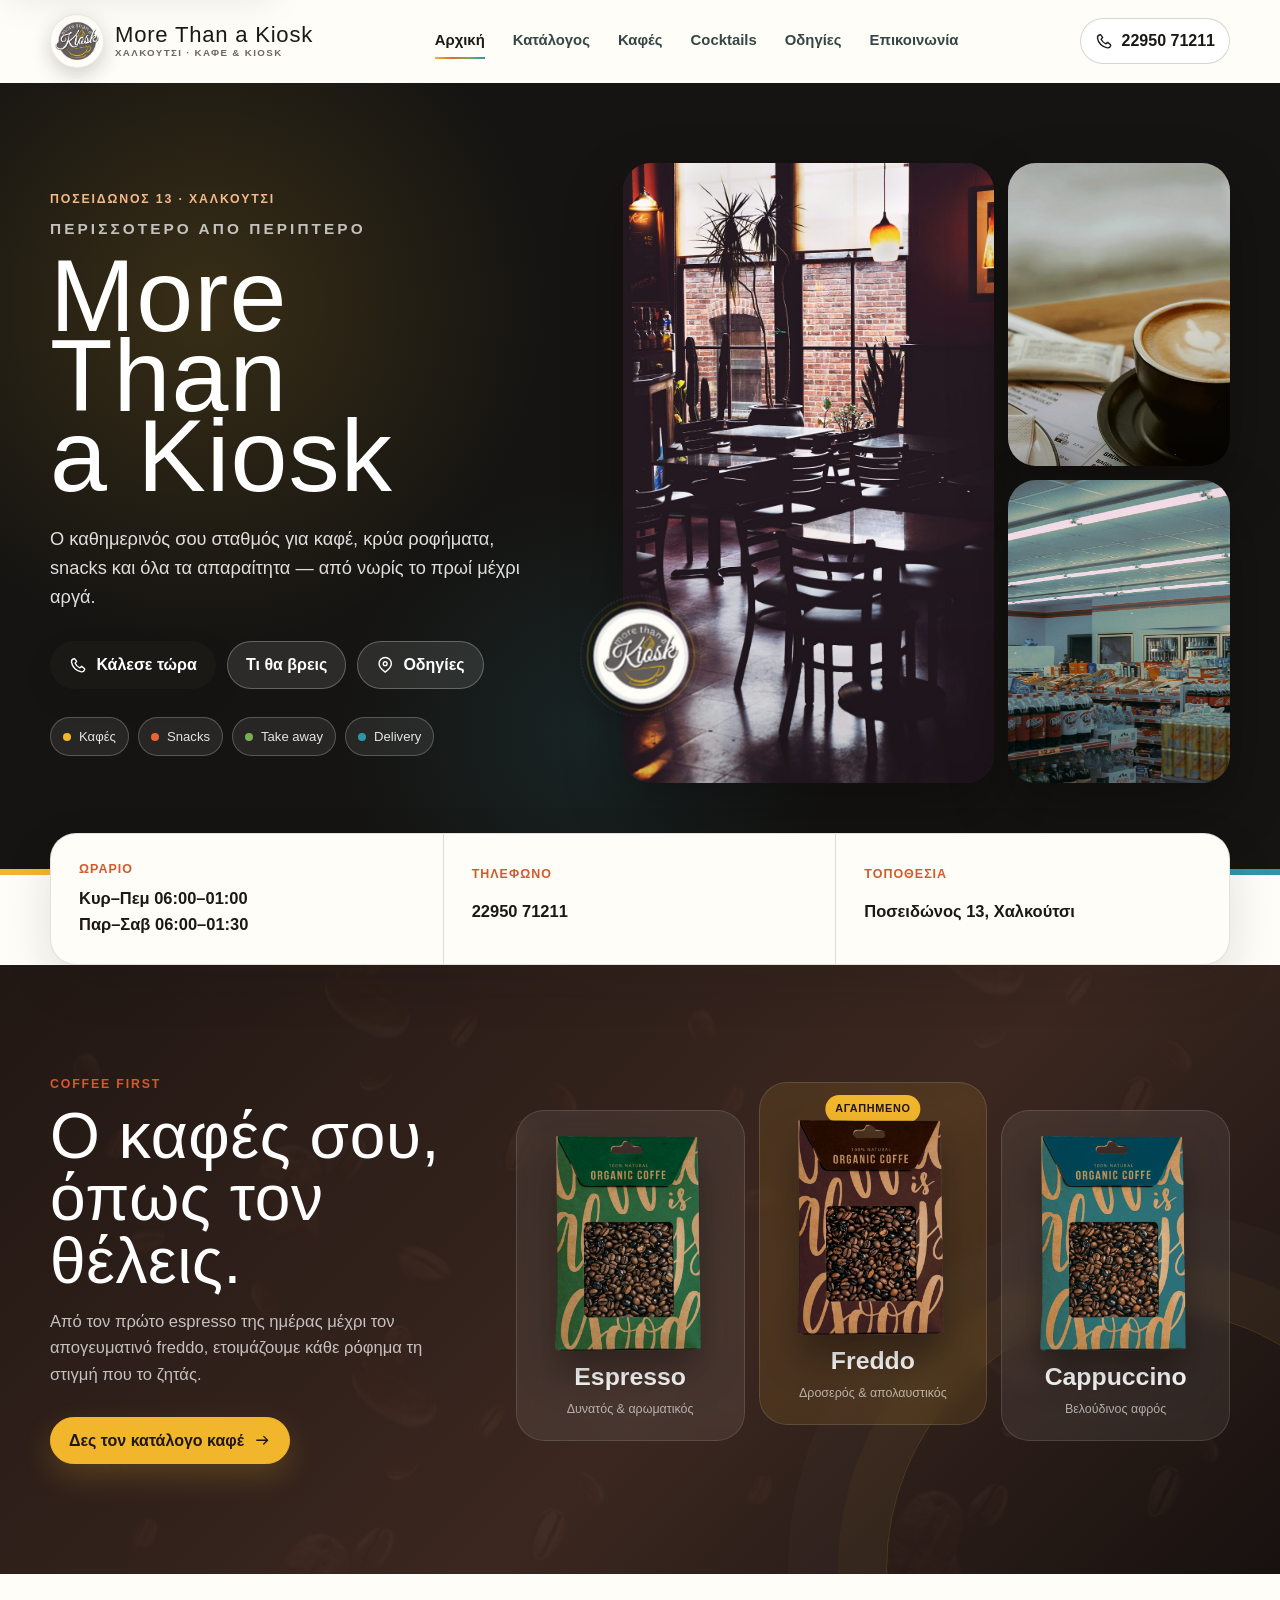
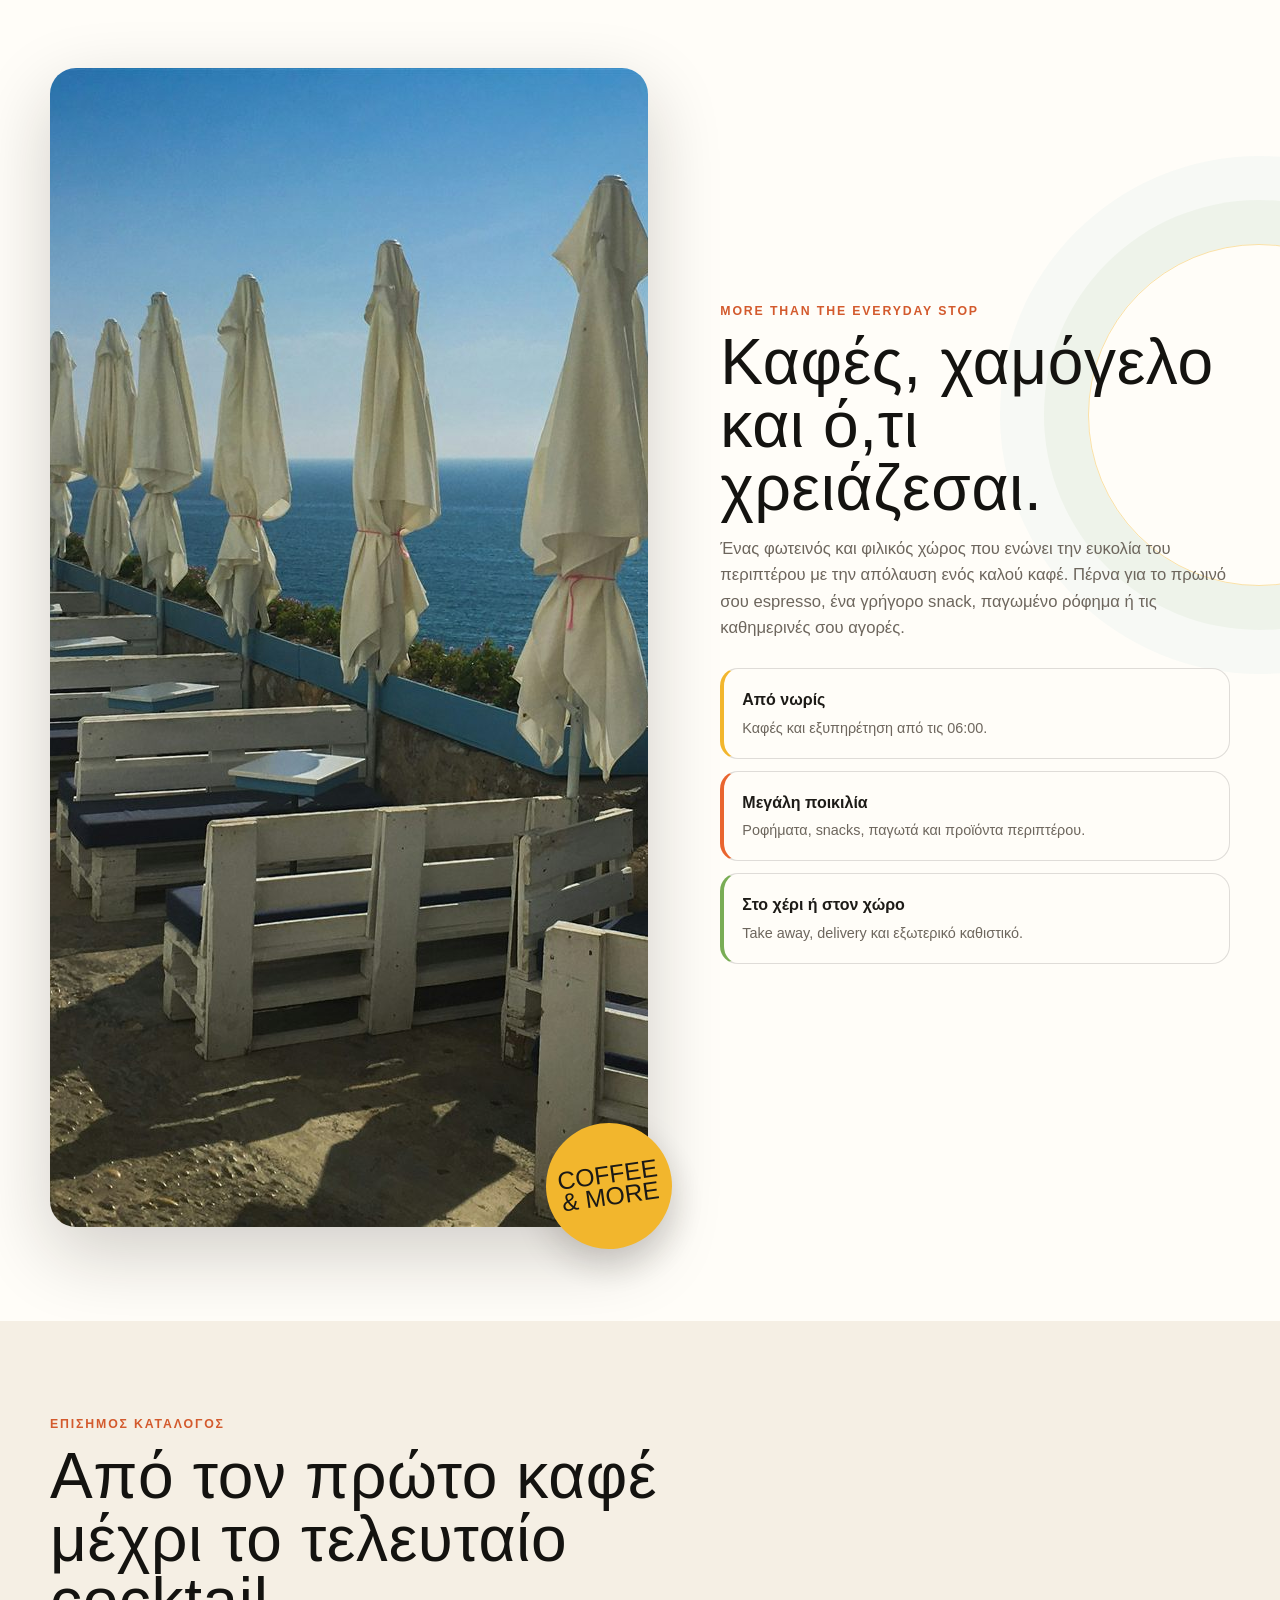
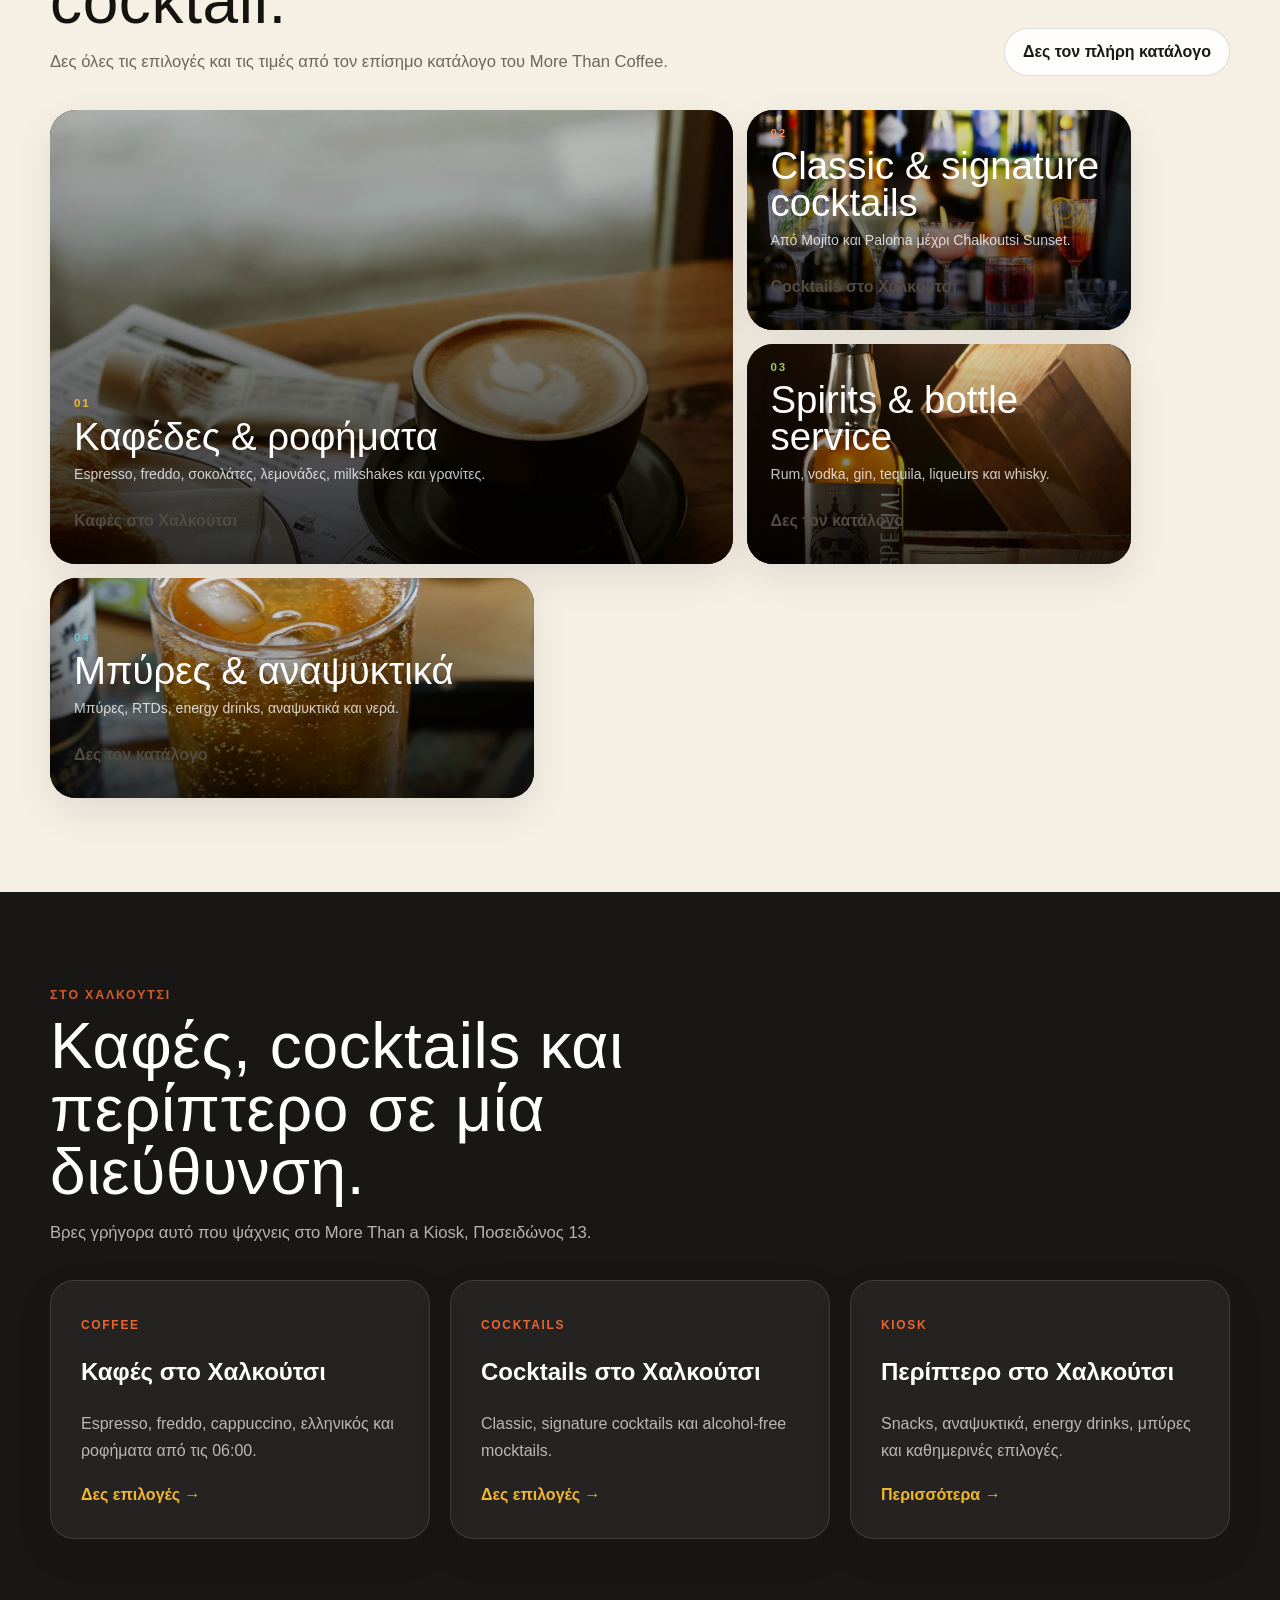
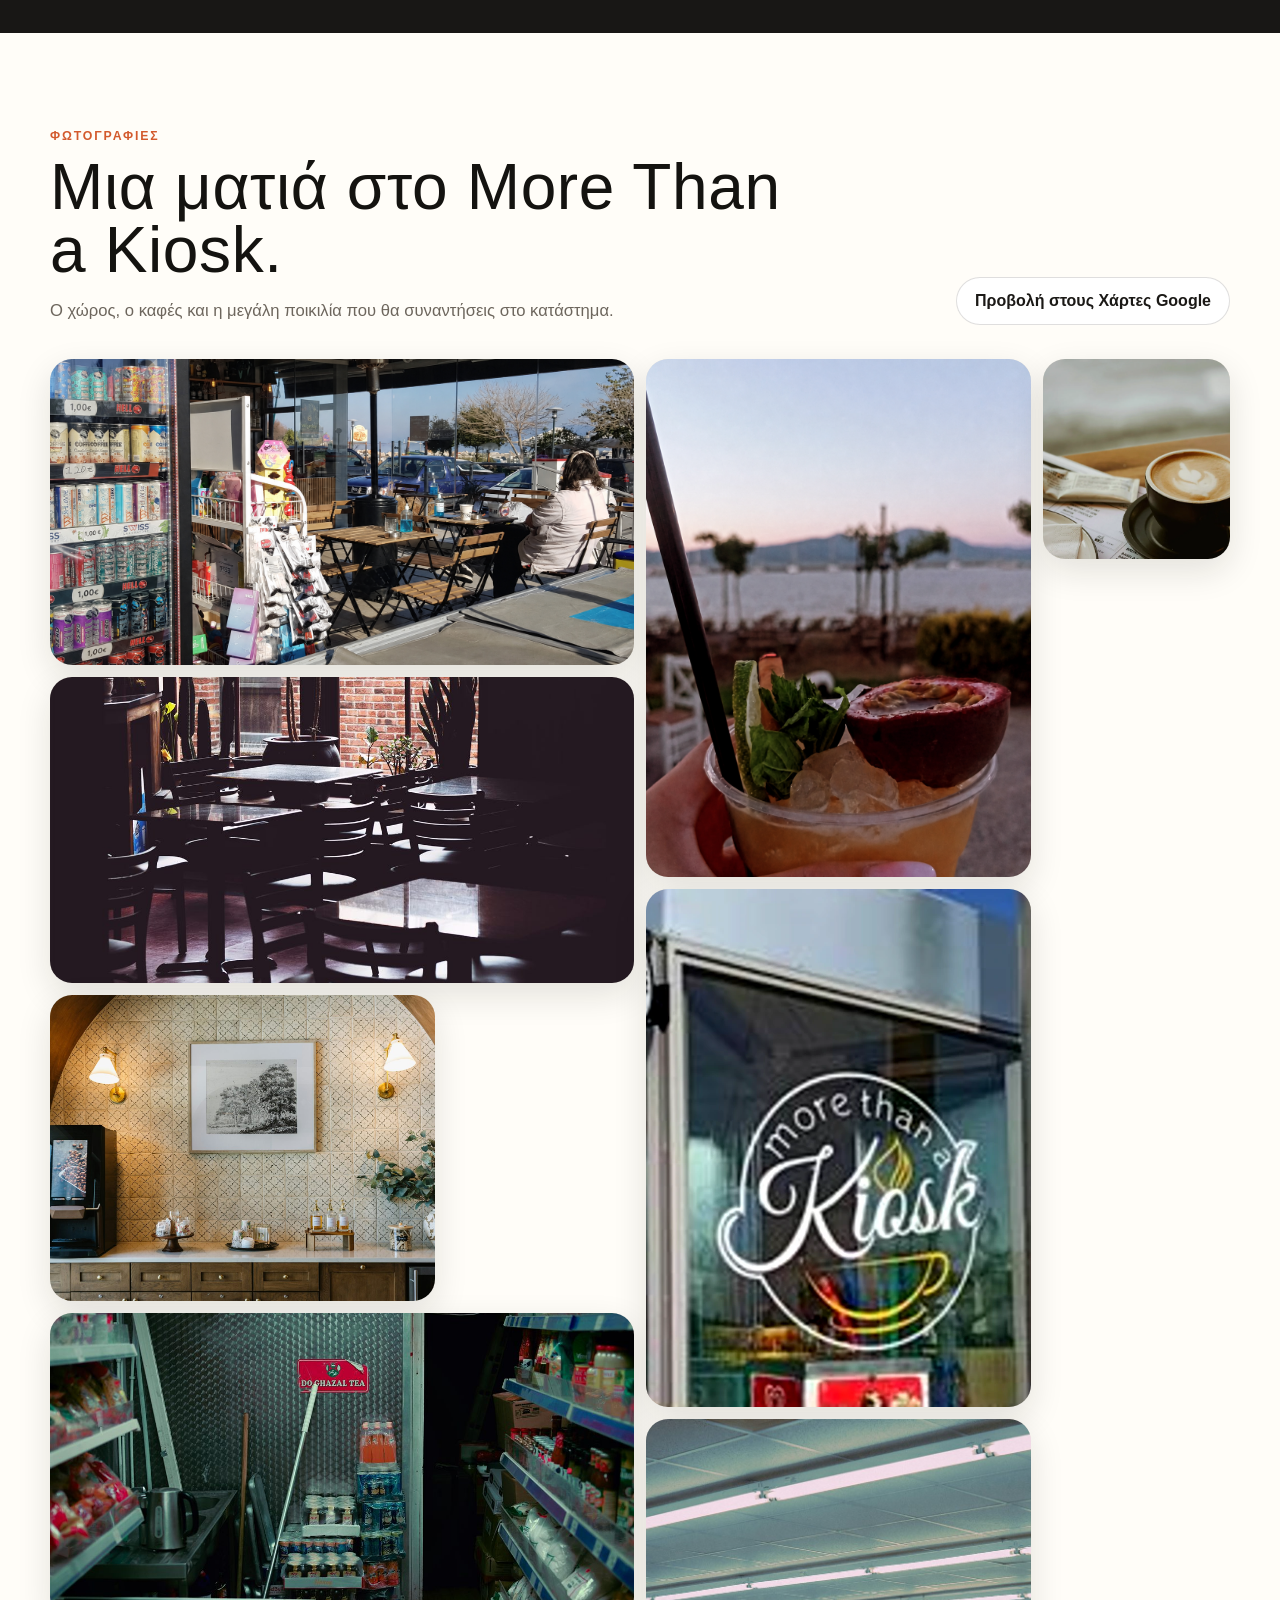
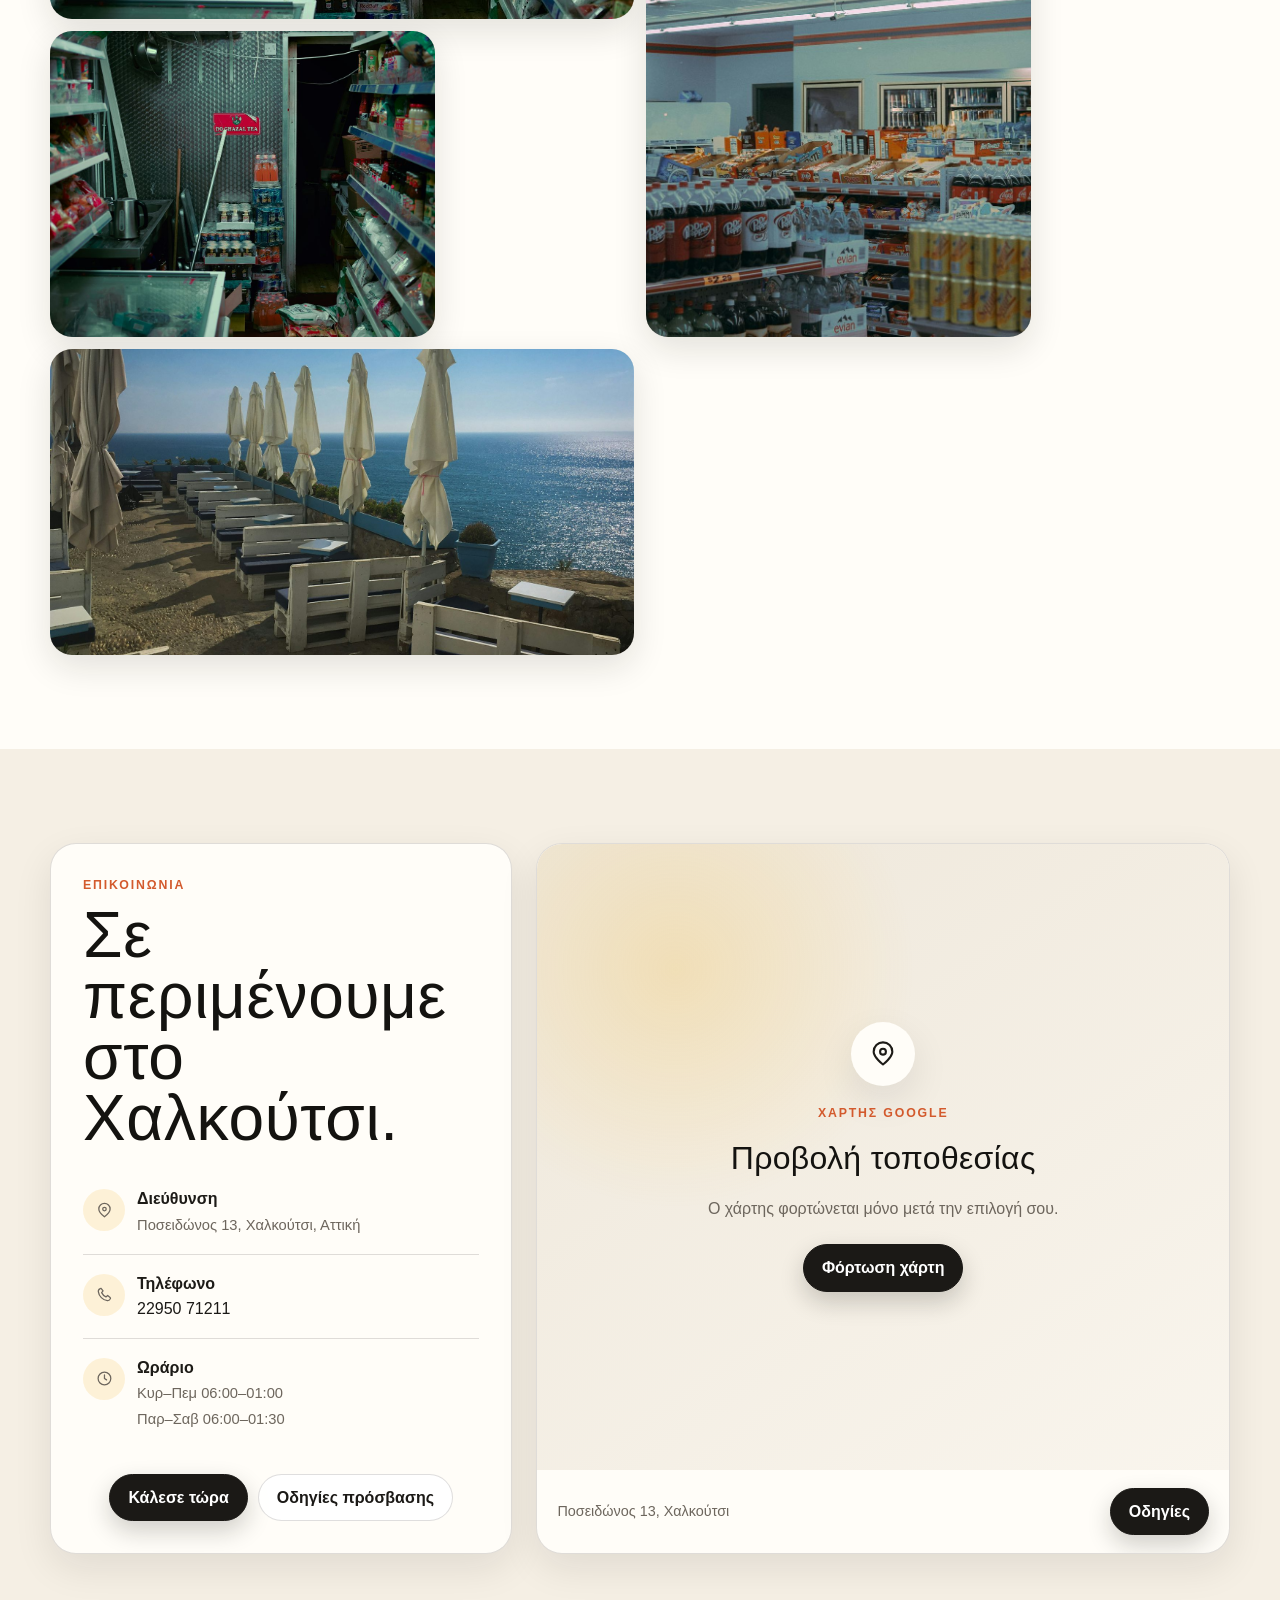
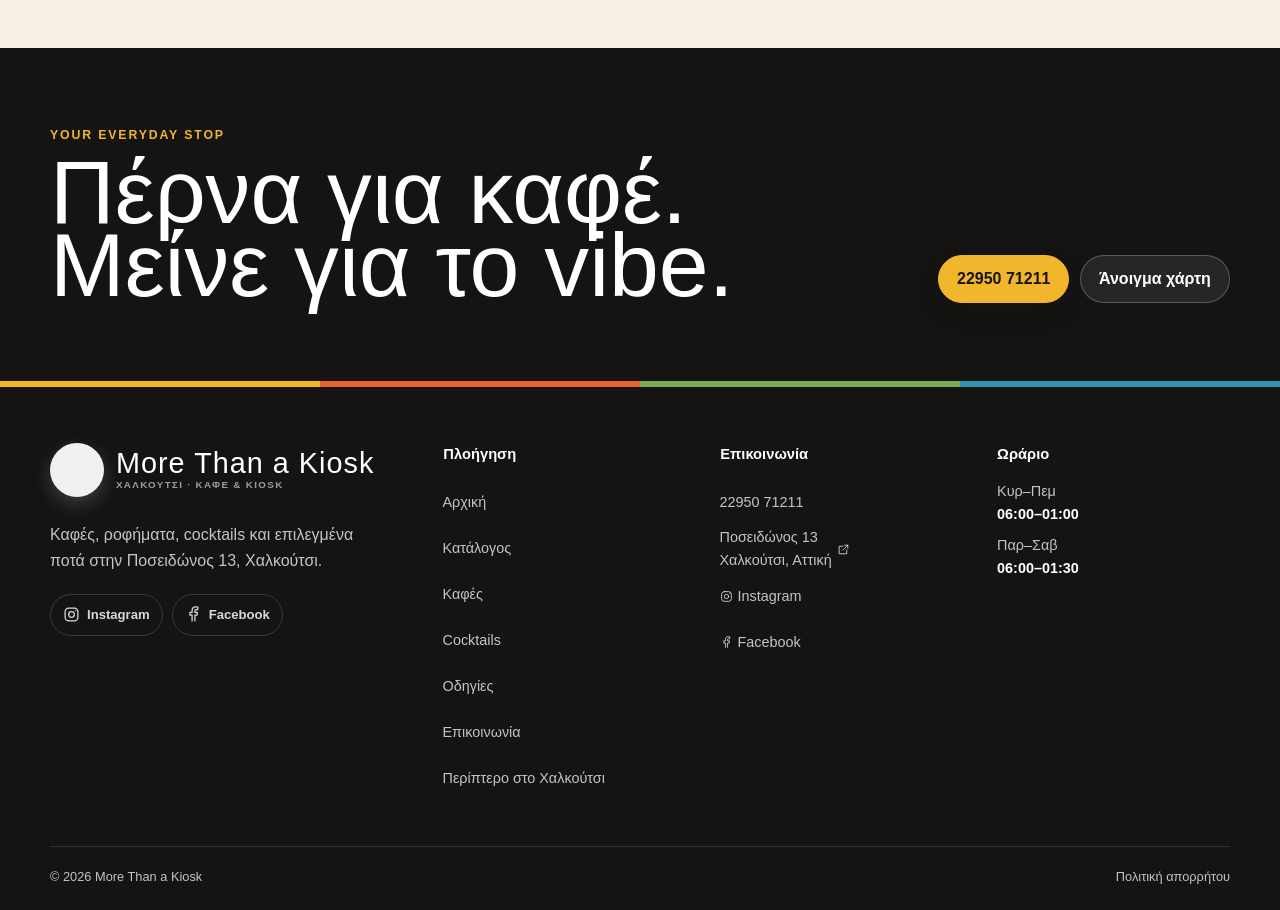
==== commit 21d017cd: "Add files via upload" ====
--- a/index.html
+++ b/index.html
@@ -24,9 +24,9 @@
   <meta content="Χαλκούτσι" name="geo.placename"/>
   <meta content="38.3319277;23.7342694" name="geo.position"/>
   <meta content="38.3319277, 23.7342694" name="ICBM"/>
-  <link href="https://morethanakiosk.com/" rel="canonical"/>
-  <link href="https://morethanakiosk.com/" hreflang="el-GR" rel="alternate"/>
-  <link href="https://morethanakiosk.com/" hreflang="x-default" rel="alternate"/>
+  <link href="https://alexzaxa.github.io/tester/" rel="canonical"/>
+  <link href="https://alexzaxa.github.io/tester/" hreflang="el-GR" rel="alternate"/>
+  <link href="https://alexzaxa.github.io/tester/" hreflang="x-default" rel="alternate"/>
   <link href="site.webmanifest" rel="manifest"/>
   <link href="assets/icons/apple-touch-icon.png" rel="apple-touch-icon" sizes="180x180"/>
   <meta content="website" property="og:type"/>
@@ -34,9 +34,9 @@
   <meta content="More Than a Kiosk" property="og:site_name"/>
   <meta content="More Than a Kiosk Χαλκούτσι | Καφέ, Cocktails &amp; Περίπτερο" property="og:title"/>
   <meta content="More Than a Kiosk – More Than Coffee στο Χαλκούτσι. Καφέδες, ροφήματα, cocktails, μπύρες, ποτά και προϊόντα περιπτέρου στην Ποσειδώνος 13." property="og:description"/>
-  <meta content="https://morethanakiosk.com/" property="og:url"/>
-  <meta content="https://morethanakiosk.com/assets/images/brand/social-preview.jpg" property="og:image"/>
-  <meta content="https://morethanakiosk.com/assets/images/brand/social-preview.jpg" property="og:image:secure_url"/>
+  <meta content="https://alexzaxa.github.io/tester/" property="og:url"/>
+  <meta content="https://alexzaxa.github.io/tester/assets/images/brand/social-preview.jpg" property="og:image"/>
+  <meta content="https://alexzaxa.github.io/tester/assets/images/brand/social-preview.jpg" property="og:image:secure_url"/>
   <meta content="image/jpeg" property="og:image:type"/>
   <meta content="1200" property="og:image:width"/>
   <meta content="630" property="og:image:height"/>
@@ -44,10 +44,10 @@
   <meta content="summary_large_image" name="twitter:card"/>
   <meta content="More Than a Kiosk Χαλκούτσι | Καφέ, Cocktails &amp; Περίπτερο" name="twitter:title"/>
   <meta content="More Than a Kiosk – More Than Coffee στο Χαλκούτσι. Καφέδες, ροφήματα, cocktails, μπύρες, ποτά και προϊόντα περιπτέρου στην Ποσειδώνος 13." name="twitter:description"/>
-  <meta content="https://morethanakiosk.com/assets/images/brand/social-preview.jpg" name="twitter:image"/>
+  <meta content="https://alexzaxa.github.io/tester/assets/images/brand/social-preview.jpg" name="twitter:image"/>
   <meta content="More Than a Kiosk στο Χαλκούτσι" name="twitter:image:alt"/>
   <script type="application/ld+json">
-   {"@context":"https://schema.org","@graph":[{"@type":["CafeOrCoffeeShop","ConvenienceStore"],"@id":"https://morethanakiosk.com/#business","name":"More Than a Kiosk","alternateName":["More Than Coffee","More Than a Kiosk, περίπτερο & καφέ"],"description":"Καφέ, cocktails, ποτά, αναψυκτικά, snacks και προϊόντα περιπτέρου στο Χαλκούτσι.","url":"https://morethanakiosk.com/","telephone":"+302295071211","logo":{"@type":"ImageObject","@id":"https://morethanakiosk.com/#logo","url":"https://morethanakiosk.com/assets/images/brand/more-than-kiosk-logo.png","contentUrl":"https://morethanakiosk.com/assets/images/brand/more-than-kiosk-logo.png","width":1000,"height":1000},"image":["https://morethanakiosk.com/assets/images/brand/social-preview.jpg","https://morethanakiosk.com/assets/images/licensed-stock/cafe-interior.jpg","https://morethanakiosk.com/assets/images/menu-stock/coffee-menu.webp","https://morethanakiosk.com/assets/images/menu-stock/cocktails-menu.webp"],"priceRange":"€–€€","currenciesAccepted":"EUR","address":{"@type":"PostalAddress","streetAddress":"Ποσειδώνος 13","addressLocality":"Χαλκούτσι","addressRegion":"Αττική","addressCountry":"GR"},"geo":{"@type":"GeoCoordinates","latitude":38.3319277,"longitude":23.7342694},"hasMap":"https://maps.app.goo.gl/wuxAspR66vvUeKUTA","hasMenu":"https://morethanakiosk.com/menu.html","servesCuisine":["Coffee","Cocktails","Snacks"],"areaServed":{"@type":"Place","name":"Χαλκούτσι, Αττική"},"sameAs":["https://maps.app.goo.gl/wuxAspR66vvUeKUTA","https://www.facebook.com/share/187zwPH4FL/?mibextid=wwXIfr","https://www.instagram.com/more_than_coffee_and_cocktail/"],"openingHoursSpecification":[{"@type":"OpeningHoursSpecification","dayOfWeek":["Monday","Tuesday","Wednesday","Thursday","Sunday"],"opens":"06:00","closes":"01:00"},{"@type":"OpeningHoursSpecification","dayOfWeek":["Friday","Saturday"],"opens":"06:00","closes":"01:30"}]},{"@type":"WebSite","@id":"https://morethanakiosk.com/#website","url":"https://morethanakiosk.com/","name":"More Than a Kiosk","alternateName":"More Than Coffee Χαλκούτσι","inLanguage":"el-GR","publisher":{"@id":"https://morethanakiosk.com/#business"}},{"@type":"BreadcrumbList","@id":"https://morethanakiosk.com/#breadcrumb","itemListElement":[{"@type":"ListItem","position":1,"name":"Αρχική","item":"https://morethanakiosk.com/"}]},{"@type":"WebPage","@id":"https://morethanakiosk.com/#webpage","url":"https://morethanakiosk.com/","name":"More Than a Kiosk Χαλκούτσι | Καφέ, Cocktails & Περίπτερο","description":"More Than a Kiosk – More Than Coffee στο Χαλκούτσι. Καφέδες, ροφήματα, cocktails, μπύρες, ποτά και προϊόντα περιπτέρου στην Ποσειδώνος 13.","isPartOf":{"@id":"https://morethanakiosk.com/#website"},"about":{"@id":"https://morethanakiosk.com/#business"},"inLanguage":"el-GR","primaryImageOfPage":{"@type":"ImageObject","url":"https://morethanakiosk.com/assets/images/brand/social-preview.jpg","width":1200,"height":630},"breadcrumb":{"@id":"https://morethanakiosk.com/#breadcrumb"}}]}
+   {"@context":"https://schema.org","@graph":[{"@type":["CafeOrCoffeeShop","ConvenienceStore"],"@id":"https://alexzaxa.github.io/tester/#business","name":"More Than a Kiosk","alternateName":["More Than Coffee","More Than a Kiosk, περίπτερο & καφέ"],"description":"Καφέ, cocktails, ποτά, αναψυκτικά, snacks και προϊόντα περιπτέρου στο Χαλκούτσι.","url":"https://alexzaxa.github.io/tester/","telephone":"+302295071211","logo":{"@type":"ImageObject","@id":"https://alexzaxa.github.io/tester/#logo","url":"https://alexzaxa.github.io/tester/assets/images/brand/more-than-kiosk-logo.png","contentUrl":"https://alexzaxa.github.io/tester/assets/images/brand/more-than-kiosk-logo.png","width":1000,"height":1000},"image":["https://alexzaxa.github.io/tester/assets/images/brand/social-preview.jpg","https://alexzaxa.github.io/tester/assets/images/licensed-stock/cafe-interior.jpg","https://alexzaxa.github.io/tester/assets/images/menu-stock/coffee-menu.webp","https://alexzaxa.github.io/tester/assets/images/menu-stock/cocktails-menu.webp"],"priceRange":"€–€€","currenciesAccepted":"EUR","address":{"@type":"PostalAddress","streetAddress":"Ποσειδώνος 13","addressLocality":"Χαλκούτσι","addressRegion":"Αττική","addressCountry":"GR"},"geo":{"@type":"GeoCoordinates","latitude":38.3319277,"longitude":23.7342694},"hasMap":"https://maps.app.goo.gl/wuxAspR66vvUeKUTA","hasMenu":"https://alexzaxa.github.io/tester/menu.html","servesCuisine":["Coffee","Cocktails","Snacks"],"areaServed":{"@type":"Place","name":"Χαλκούτσι, Αττική"},"sameAs":["https://maps.app.goo.gl/wuxAspR66vvUeKUTA","https://www.facebook.com/share/187zwPH4FL/?mibextid=wwXIfr","https://www.instagram.com/more_than_coffee_and_cocktail/"],"openingHoursSpecification":[{"@type":"OpeningHoursSpecification","dayOfWeek":["Monday","Tuesday","Wednesday","Thursday","Sunday"],"opens":"06:00","closes":"01:00"},{"@type":"OpeningHoursSpecification","dayOfWeek":["Friday","Saturday"],"opens":"06:00","closes":"01:30"}]},{"@type":"WebSite","@id":"https://alexzaxa.github.io/tester/#website","url":"https://alexzaxa.github.io/tester/","name":"More Than a Kiosk","alternateName":"More Than Coffee Χαλκούτσι","inLanguage":"el-GR","publisher":{"@id":"https://alexzaxa.github.io/tester/#business"}},{"@type":"BreadcrumbList","@id":"https://alexzaxa.github.io/tester/#breadcrumb","itemListElement":[{"@type":"ListItem","position":1,"name":"Αρχική","item":"https://alexzaxa.github.io/tester/"}]},{"@type":"WebPage","@id":"https://alexzaxa.github.io/tester/#webpage","url":"https://alexzaxa.github.io/tester/","name":"More Than a Kiosk Χαλκούτσι | Καφέ, Cocktails & Περίπτερο","description":"More Than a Kiosk – More Than Coffee στο Χαλκούτσι. Καφέδες, ροφήματα, cocktails, μπύρες, ποτά και προϊόντα περιπτέρου στην Ποσειδώνος 13.","isPartOf":{"@id":"https://alexzaxa.github.io/tester/#website"},"about":{"@id":"https://alexzaxa.github.io/tester/#business"},"inLanguage":"el-GR","primaryImageOfPage":{"@type":"ImageObject","url":"https://alexzaxa.github.io/tester/assets/images/brand/social-preview.jpg","width":1200,"height":630},"breadcrumb":{"@id":"https://alexzaxa.github.io/tester/#breadcrumb"}}]}
   </script>
   
   <link href="assets/vendor/aos/aos.css" rel="stylesheet"/>
